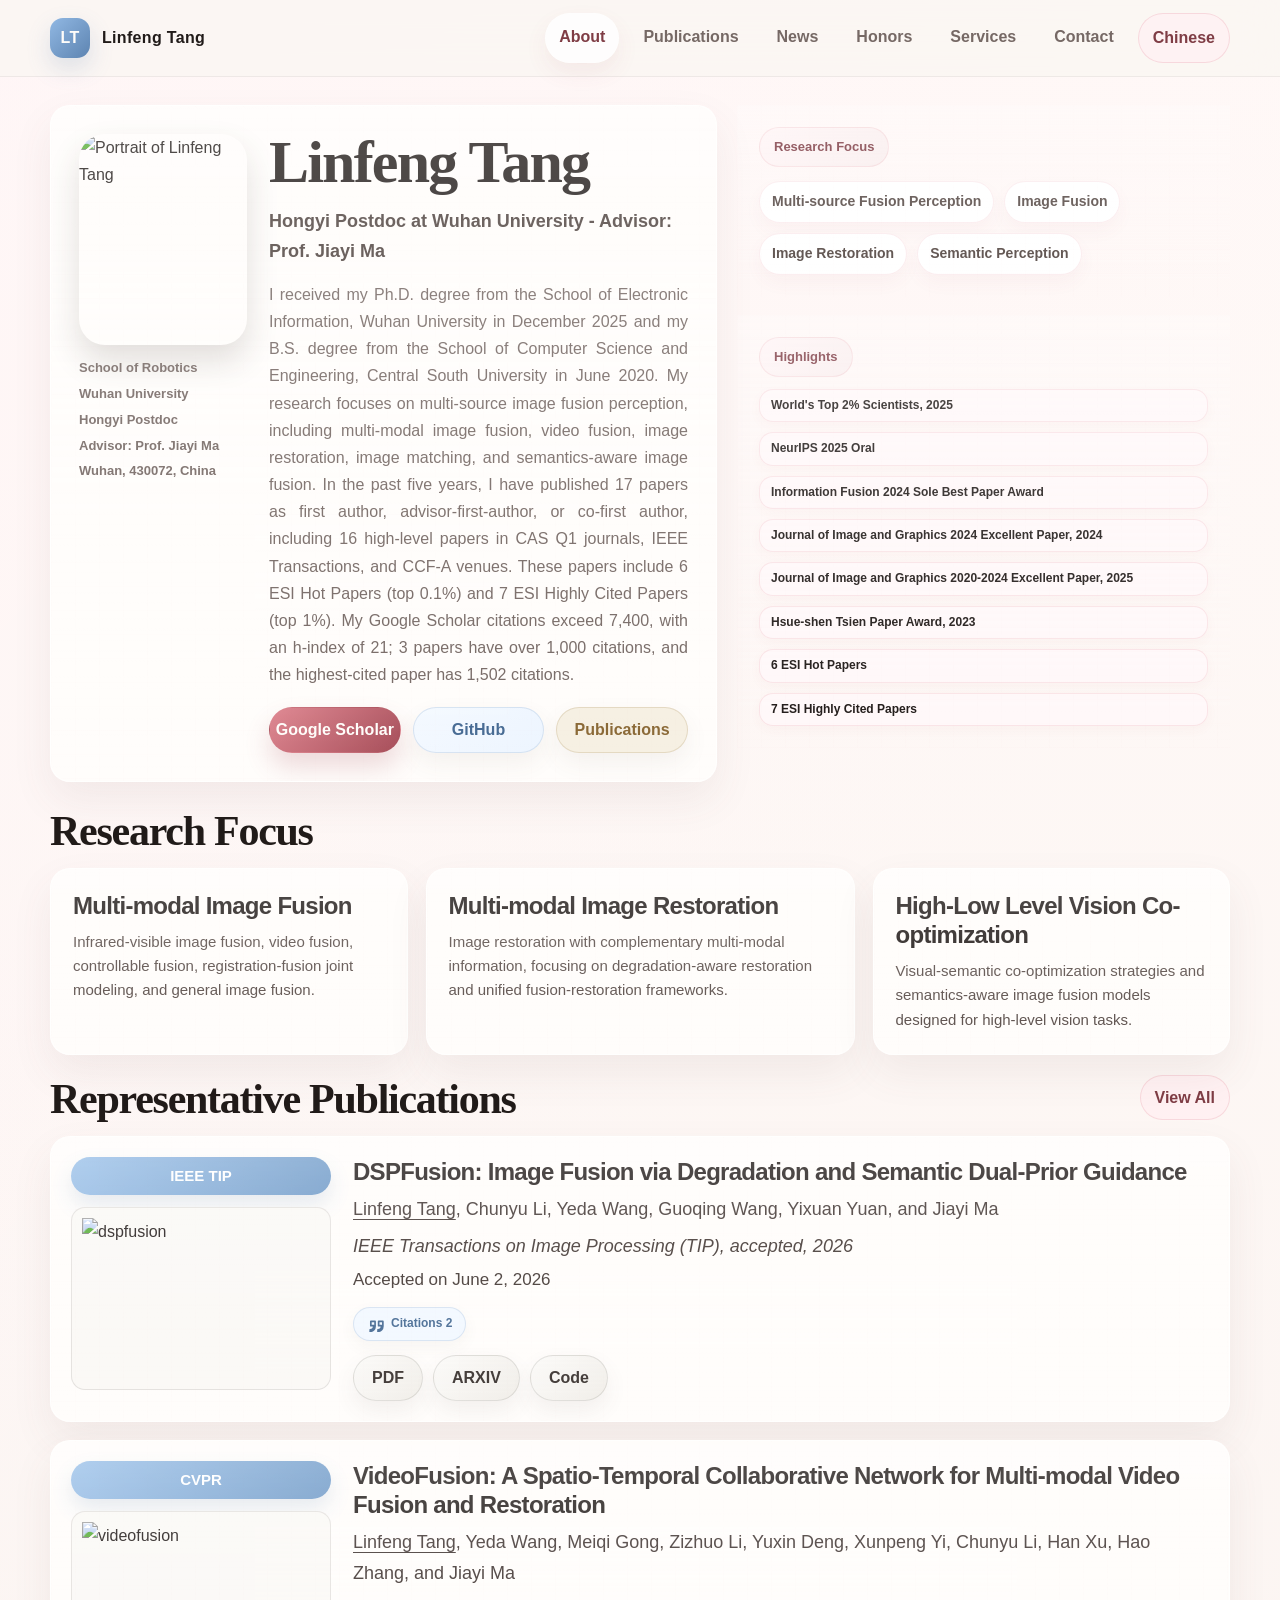
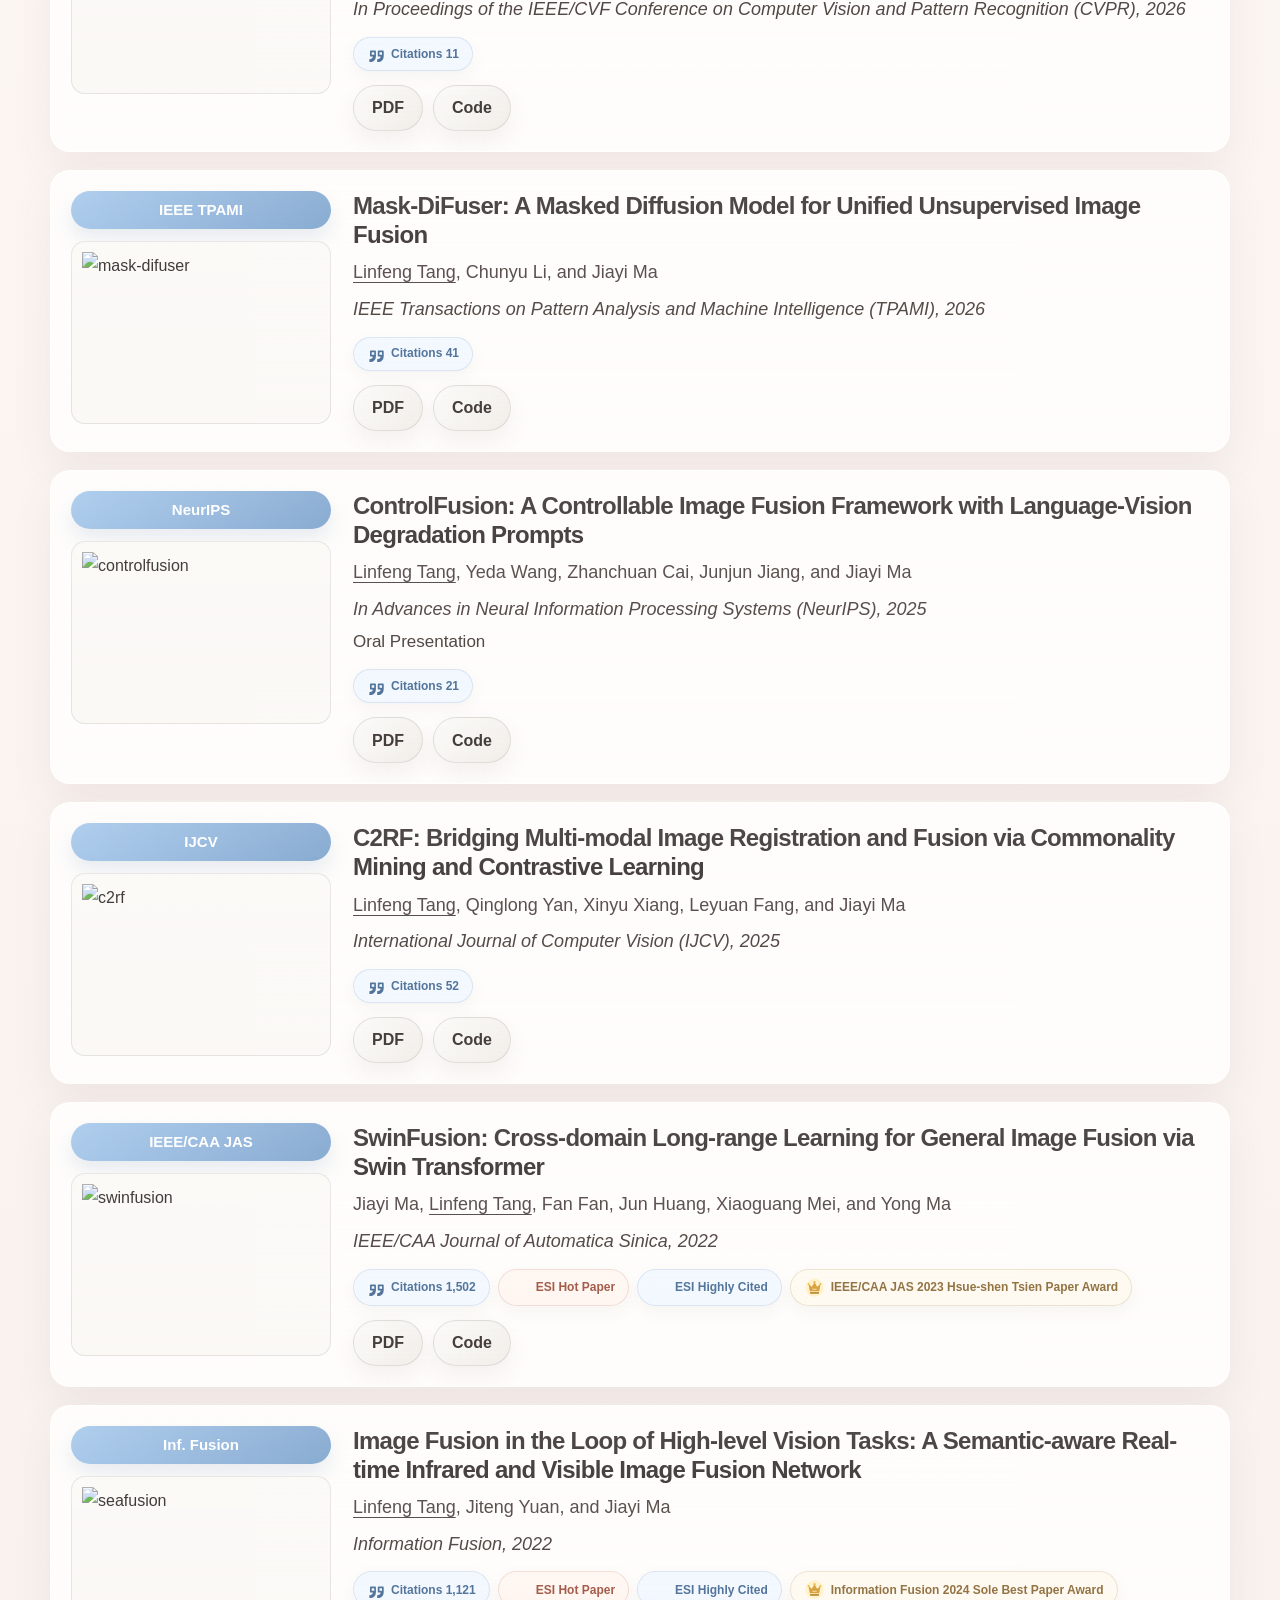
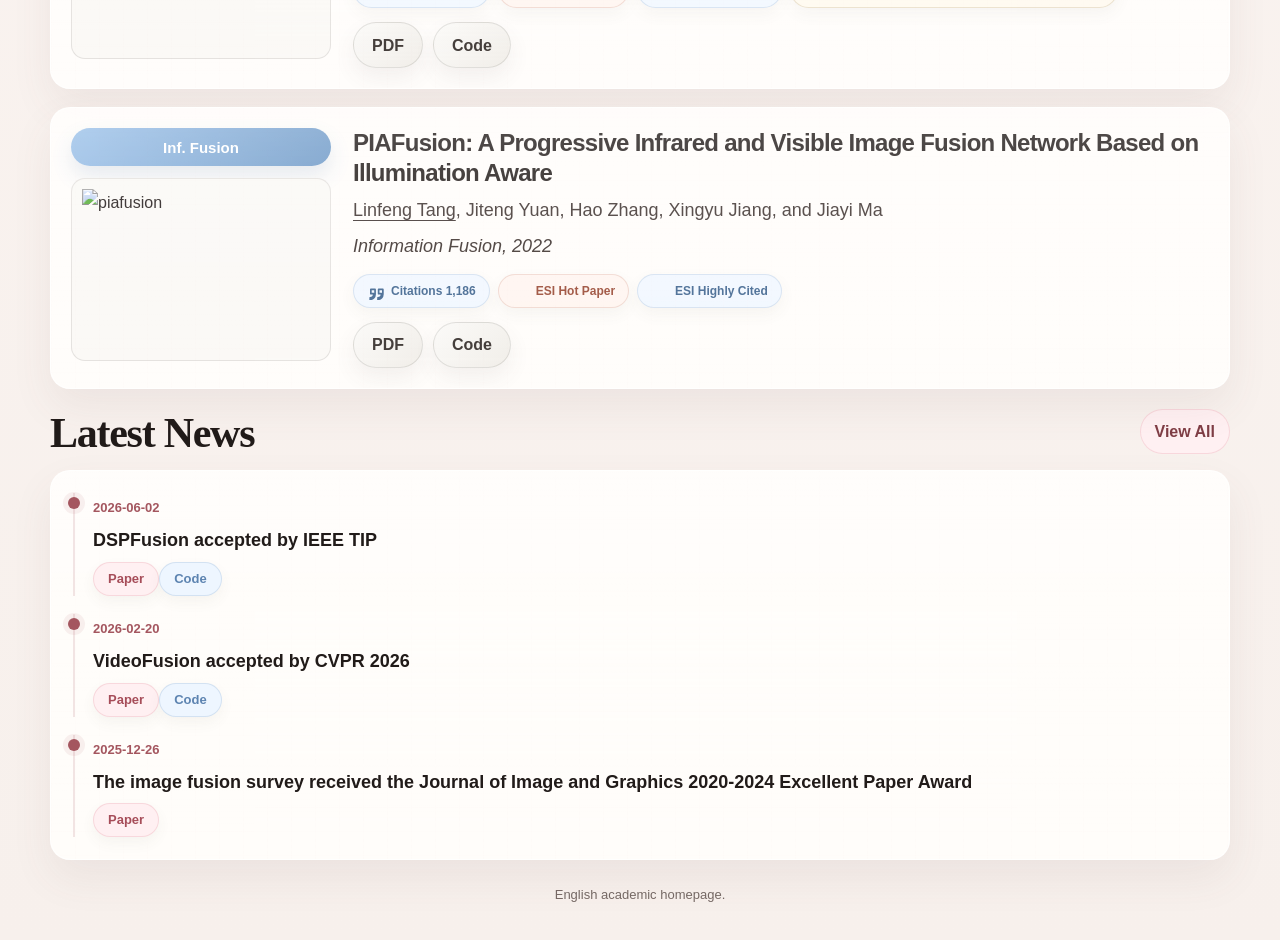
==== en/index.html @ 585167df "Update DSPFusion acceptance and citation counts" ====
<!doctype html>
<html lang="en">
<head>
  <meta charset="utf-8">
  <meta name="viewport" content="width=device-width, initial-scale=1">
  <title>Linfeng Tang | Academic Homepage</title>
  <meta name="description" content="Academic homepage of Linfeng Tang.">
  <link rel="alternate" hreflang="zh-CN" href="../index.html">
  <link rel="alternate" hreflang="en" href="./index.html">
  <link rel="stylesheet" href="../styles.css?v=20260426-crown-neutral-buttons">
</head>
<body>
  <header class="topbar">
    <div class="wrap topbar-inner">
      <a class="brand" href="./index.html">
        <span class="brand-mark">LT</span>
        <span>Linfeng Tang</span>
      </a>
      <nav class="nav">
        <a class="current" href="./index.html">About</a>
        <a href="./publications.html">Publications</a>
        <a href="./news.html">News</a>
        <a href="./honors.html">Honors</a>
        <a href="./services.html">Services</a>
        <a href="./contact.html">Contact</a>
        <a class="lang-link" href="../index.html">Chinese</a>
      </nav>
    </div>
  </header>

  <main class="wrap">
    <section class="page-hero hero-home">
      <article class="hero-main hero-card">
        <div class="portrait-column">
          <img class="portrait" src="../assets/img/prof_pic_color.png" alt="Portrait of Linfeng Tang">
          <div class="portrait-affiliation"><a href="https://robotics.whu.edu.cn/" target="_blank" rel="noreferrer">School of Robotics</a><a href="https://www.whu.edu.cn/" target="_blank" rel="noreferrer">Wuhan University</a><span>Hongyi Postdoc</span><span>Advisor: Prof. Jiayi Ma</span><span>Wuhan, 430072, China</span></div>
        </div>
        <div>
          <h1>Linfeng Tang</h1>
          
          <div class="subtitle">Hongyi Postdoc at Wuhan University - Advisor: Prof. Jiayi Ma</div>
          <p class="summary">I received my Ph.D. degree from the School of Electronic Information, Wuhan University in December 2025 and my B.S. degree from the School of Computer Science and Engineering, Central South University in June 2020. My research focuses on multi-source image fusion perception, including multi-modal image fusion, video fusion, image restoration, image matching, and semantics-aware image fusion. In the past five years, I have published 17 papers as first author, advisor-first-author, or co-first author, including 16 high-level papers in CAS Q1 journals, IEEE Transactions, and CCF-A venues. These papers include 6 ESI Hot Papers (top 0.1%) and 7 ESI Highly Cited Papers (top 1%). My Google Scholar citations exceed 7,400, with an h-index of 21; 3 papers have over 1,000 citations, and the highest-cited paper has 1,502 citations.</p>
          <div class="actions"><a class="btn" href="https://scholar.google.com/citations?user=PyRqpAsAAAAJ&hl=zh-CN" target="_blank" rel="noreferrer">Google Scholar</a><a class="btn-blue" href="https://github.com/Linfeng-Tang" target="_blank" rel="noreferrer">GitHub</a><a class="btn-gold" href="./publications.html">Publications</a></div>
        </div>
      </article>

      <div class="side-stack">
        <aside class="info-card keyword-card">
          <span class="eyebrow">Research Focus</span>
          <div class="chips"><span class="chip">Multi-source Fusion Perception</span><span class="chip">Image Fusion</span><span class="chip">Image Restoration</span><span class="chip">Semantic Perception</span></div>
        </aside>
        <aside class="info-card">
          <span class="eyebrow">Highlights</span>
          <div class="compact-badges"><span>World&#x27;s Top 2% Scientists, 2025</span><span>NeurIPS 2025 Oral</span><span>Information Fusion 2024 Sole Best Paper Award</span><span>Journal of Image and Graphics 2024 Excellent Paper, 2024</span><span>Journal of Image and Graphics 2020-2024 Excellent Paper, 2025</span><span>Hsue-shen Tsien Paper Award, 2023</span><span>6 ESI Hot Papers</span><span>7 ESI Highly Cited Papers</span></div>
        </aside>
      </div>
    </section>

    <section class="section">
      <div class="section-head"><h2>Research Focus</h2></div>
      <div class="focus-grid">
        <article class="card">
          <h3>Multi-modal Image Fusion</h3>
          <p>Infrared-visible image fusion, video fusion, controllable fusion, registration-fusion joint modeling, and general image fusion.</p>
        </article>
        <article class="card">
          <h3>Multi-modal Image Restoration</h3>
          <p>Image restoration with complementary multi-modal information, focusing on degradation-aware restoration and unified fusion-restoration frameworks.</p>
        </article>
        <article class="card">
          <h3>High-Low Level Vision Co-optimization</h3>
          <p>Visual-semantic co-optimization strategies and semantics-aware image fusion models designed for high-level vision tasks.</p>
        </article>
      </div>
    </section>

    <section class="section">
      <div class="section-head">
        <h2>Representative Publications</h2>
        <a class="section-link" href="./publications.html">View All</a>
      </div>
      <div class="publication-list">
        <article class="pub-item">
          <div class="pub-media">
            <div class="venue-badge">IEEE TIP</div>
            <a class="pub-thumb" href="./publications.html#dspfusion"><img src="../assets/img/publication_preview/DSPFusion.jpg" alt="dspfusion"></a>
          </div>
          <div>
            <h3><a href="./publications.html#dspfusion">DSPFusion: Image Fusion via Degradation and Semantic Dual-Prior Guidance</a></h3>
            <div class="pub-authors"><span class="me">Linfeng Tang</span>, Chunyu Li, Yeda Wang, Guoqing Wang, Yixuan Yuan, and Jiayi Ma</div>
            <div class="pub-venue">IEEE Transactions on Image Processing (TIP), accepted, 2026</div>
            <div class="pub-note">Accepted on June 2, 2026</div>
            <div class="pub-highlights"><span class="badge-citation">Citations 2</span></div>
            <div class="pub-actions"><a class="paper-btn" href="https://doi.org/10.1109/TIP.2026.3700938" target="_blank" rel="noreferrer">PDF</a><a class="paper-btn" href="https://arxiv.org/abs/2503.23355" target="_blank" rel="noreferrer">ARXIV</a><a class="paper-btn" href="https://github.com/Linfeng-Tang/DSPFusion" target="_blank" rel="noreferrer">Code</a></div>
          </div>
        </article>

        <article class="pub-item">
          <div class="pub-media">
            <div class="venue-badge">CVPR</div>
            <a class="pub-thumb" href="./publications.html#videofusion"><img src="../assets/img/publication_preview/VideoFusion.jpg" alt="videofusion"></a>
          </div>
          <div>
            <h3><a href="./publications.html#videofusion">VideoFusion: A Spatio-Temporal Collaborative Network for Multi-modal Video Fusion and Restoration</a></h3>
            <div class="pub-authors"><span class="me">Linfeng Tang</span>, Yeda Wang, Meiqi Gong, Zizhuo Li, Yuxin Deng, Xunpeng Yi, Chunyu Li, Han Xu, Hao Zhang, and Jiayi Ma</div>
            <div class="pub-venue">In Proceedings of the IEEE/CVF Conference on Computer Vision and Pattern Recognition (CVPR), 2026</div>
            <div class="pub-highlights"><span class="badge-citation">Citations 11</span></div>
            <div class="pub-actions"><a class="paper-btn" href="https://arxiv.org/abs/2503.23359" target="_blank" rel="noreferrer">PDF</a><a class="paper-btn" href="https://github.com/Linfeng-Tang/VideoFusion" target="_blank" rel="noreferrer">Code</a></div>
          </div>
        </article>

        <article class="pub-item">
          <div class="pub-media">
            <div class="venue-badge">IEEE TPAMI</div>
            <a class="pub-thumb" href="./publications.html#mask-difuser"><img src="../assets/img/publication_preview/Mask-DiFuser.jpg" alt="mask-difuser"></a>
          </div>
          <div>
            <h3><a href="./publications.html#mask-difuser">Mask-DiFuser: A Masked Diffusion Model for Unified Unsupervised Image Fusion</a></h3>
            <div class="pub-authors"><span class="me">Linfeng Tang</span>, Chunyu Li, and Jiayi Ma</div>
            <div class="pub-venue">IEEE Transactions on Pattern Analysis and Machine Intelligence (TPAMI), 2026</div>
            <div class="pub-highlights"><span class="badge-citation">Citations 41</span></div>
            <div class="pub-actions"><a class="paper-btn" href="https://ieeexplore.ieee.org/document/11162636" target="_blank" rel="noreferrer">PDF</a><a class="paper-btn" href="https://github.com/Linfeng-Tang/Mask-DiFuser" target="_blank" rel="noreferrer">Code</a></div>
          </div>
        </article>

        <article class="pub-item">
          <div class="pub-media">
            <div class="venue-badge">NeurIPS</div>
            <a class="pub-thumb" href="./publications.html#controlfusion"><img src="../assets/img/publication_preview/ControlFusion.jpg" alt="controlfusion"></a>
          </div>
          <div>
            <h3><a href="./publications.html#controlfusion">ControlFusion: A Controllable Image Fusion Framework with Language-Vision Degradation Prompts</a></h3>
            <div class="pub-authors"><span class="me">Linfeng Tang</span>, Yeda Wang, Zhanchuan Cai, Junjun Jiang, and Jiayi Ma</div>
            <div class="pub-venue">In Advances in Neural Information Processing Systems (NeurIPS), 2025</div>
            <div class="pub-note">Oral Presentation</div>
            <div class="pub-highlights"><span class="badge-citation">Citations 21</span></div>
            <div class="pub-actions"><a class="paper-btn" href="https://arxiv.org/pdf/2503.23356" target="_blank" rel="noreferrer">PDF</a><a class="paper-btn" href="https://github.com/Linfeng-Tang/ControlFusion" target="_blank" rel="noreferrer">Code</a></div>
          </div>
        </article>

        <article class="pub-item">
          <div class="pub-media">
            <div class="venue-badge">IJCV</div>
            <a class="pub-thumb" href="./publications.html#c2rf"><img src="../assets/img/publication_preview/C2RF.jpg" alt="c2rf"></a>
          </div>
          <div>
            <h3><a href="./publications.html#c2rf">C2RF: Bridging Multi-modal Image Registration and Fusion via Commonality Mining and Contrastive Learning</a></h3>
            <div class="pub-authors"><span class="me">Linfeng Tang</span>, Qinglong Yan, Xinyu Xiang, Leyuan Fang, and Jiayi Ma</div>
            <div class="pub-venue">International Journal of Computer Vision (IJCV), 2025</div>
            <div class="pub-highlights"><span class="badge-citation">Citations 52</span></div>
            <div class="pub-actions"><a class="paper-btn" href="https://link.springer.com/article/10.1007/s11263-025-02427-1" target="_blank" rel="noreferrer">PDF</a><a class="paper-btn" href="https://github.com/Linfeng-Tang/C2RF" target="_blank" rel="noreferrer">Code</a></div>
          </div>
        </article>

        <article class="pub-item">
          <div class="pub-media">
            <div class="venue-badge">IEEE/CAA JAS</div>
            <a class="pub-thumb" href="./publications.html#swinfusion"><img src="../assets/img/publication_preview/SwinFusion.jpg" alt="swinfusion"></a>
          </div>
          <div>
            <h3><a href="./publications.html#swinfusion">SwinFusion: Cross-domain Long-range Learning for General Image Fusion via Swin Transformer</a></h3>
            <div class="pub-authors">Jiayi Ma, <span class="me">Linfeng Tang</span>, Fan Fan, Jun Huang, Xiaoguang Mei, and Yong Ma</div>
            <div class="pub-venue">IEEE/CAA Journal of Automatica Sinica, 2022</div>
            <div class="pub-highlights"><span class="badge-citation">Citations 1,502</span><span class="badge-hot">ESI Hot Paper</span><span class="badge-cited">ESI Highly Cited</span><span class="badge-award">IEEE/CAA JAS 2023 Hsue-shen Tsien Paper Award</span></div>
            <div class="pub-actions"><a class="paper-btn" href="https://ieeexplore.ieee.org/document/9812535" target="_blank" rel="noreferrer">PDF</a><a class="paper-btn" href="https://github.com/Linfeng-Tang/SwinFusion" target="_blank" rel="noreferrer">Code</a></div>
          </div>
        </article>

        <article class="pub-item">
          <div class="pub-media">
            <div class="venue-badge">Inf. Fusion</div>
            <a class="pub-thumb" href="./publications.html#seafusion"><img src="../assets/img/publication_preview/SeAFusion.jpg" alt="seafusion"></a>
          </div>
          <div>
            <h3><a href="./publications.html#seafusion">Image Fusion in the Loop of High-level Vision Tasks: A Semantic-aware Real-time Infrared and Visible Image Fusion Network</a></h3>
            <div class="pub-authors"><span class="me">Linfeng Tang</span>, Jiteng Yuan, and Jiayi Ma</div>
            <div class="pub-venue">Information Fusion, 2022</div>
            <div class="pub-highlights"><span class="badge-citation">Citations 1,121</span><span class="badge-hot">ESI Hot Paper</span><span class="badge-cited">ESI Highly Cited</span><span class="badge-award">Information Fusion 2024 Sole Best Paper Award</span></div>
            <div class="pub-actions"><a class="paper-btn" href="https://www.sciencedirect.com/science/article/pii/S1566253521002542" target="_blank" rel="noreferrer">PDF</a><a class="paper-btn" href="https://github.com/Linfeng-Tang/SeAFusion" target="_blank" rel="noreferrer">Code</a></div>
          </div>
        </article>

        <article class="pub-item">
          <div class="pub-media">
            <div class="venue-badge">Inf. Fusion</div>
            <a class="pub-thumb" href="./publications.html#piafusion"><img src="../assets/img/publication_preview/PIAFusion.jpg" alt="piafusion"></a>
          </div>
          <div>
            <h3><a href="./publications.html#piafusion">PIAFusion: A Progressive Infrared and Visible Image Fusion Network Based on Illumination Aware</a></h3>
            <div class="pub-authors"><span class="me">Linfeng Tang</span>, Jiteng Yuan, Hao Zhang, Xingyu Jiang, and Jiayi Ma</div>
            <div class="pub-venue">Information Fusion, 2022</div>
            <div class="pub-highlights"><span class="badge-citation">Citations 1,186</span><span class="badge-hot">ESI Hot Paper</span><span class="badge-cited">ESI Highly Cited</span></div>
            <div class="pub-actions"><a class="paper-btn" href="https://www.sciencedirect.com/science/article/pii/S156625352200032X" target="_blank" rel="noreferrer">PDF</a><a class="paper-btn" href="https://github.com/Linfeng-Tang/PIAFusion" target="_blank" rel="noreferrer">Code</a></div>
          </div>
        </article>
      </div>
    </section>

    <section class="section">
      <div class="section-head">
        <h2>Latest News</h2>
        <a class="section-link" href="./news.html">View All</a>
      </div>
      <div class="timeline-card">
        <div class="timeline-list">
          <div class="timeline-item">
            <span>2026-06-02</span>
            <strong>DSPFusion accepted by IEEE TIP</strong>
            <p><a class="mini-btn paper" href="https://doi.org/10.1109/TIP.2026.3700938" target="_blank" rel="noreferrer">Paper</a><a class="mini-btn code" href="https://github.com/Linfeng-Tang/DSPFusion" target="_blank" rel="noreferrer">Code</a></p>
          </div>
          <div class="timeline-item">
            <span>2026-02-20</span>
            <strong>VideoFusion accepted by CVPR 2026</strong>
            <p><a class="mini-btn paper" href="https://arxiv.org/abs/2503.23359" target="_blank" rel="noreferrer">Paper</a><a class="mini-btn code" href="https://github.com/Linfeng-Tang/VideoFusion" target="_blank" rel="noreferrer">Code</a></p>
          </div>
          <div class="timeline-item">
            <span>2025-12-26</span>
            <strong>The image fusion survey received the Journal of Image and Graphics 2020-2024 Excellent Paper Award</strong>
            <p><a class="mini-btn paper" href="https://www.cjig.cn/thesisDetails#10.11834/jig.220422&lang=zh" target="_blank" rel="noreferrer">Paper</a></p>
          </div>
        </div>
      </div>
    </section>

    <div class="footer">English academic homepage.</div>
  </main>
</body>
</html>
---- styles.css ----
:root {
  --bg: #f8f4f1;
  --paper: #fffdfb;
  --card: rgba(255, 253, 251, 0.95);
  --ink: #211b19;
  --muted: #766965;
  --line: rgba(33, 27, 25, 0.1);
  --accent: #a4565f;
  --accent-deep: #7f3d45;
  --accent-2: #678bb4;
  --accent-soft: #f7e9e8;
  --rednote: #d96b78;
  --rednote-deep: #a64d59;
  --rednote-soft: #fff0f2;
  --rednote-line: rgba(217, 107, 120, 0.18);
  --blue-soft: #eef6ff;
  --blue-line: rgba(90, 132, 182, 0.18);
  --blue-deep: #5d84b1;
  --blue-deeper: #466a93;
  --gold-soft: #f6f0e3;
  --gold-line: rgba(146, 109, 47, 0.18);
  --gold-deep: #8a6835;
  --ink-soft: #f4f0eb;
  --shadow: 0 18px 42px rgba(98, 82, 77, 0.08);
  --shadow-soft: 0 10px 24px rgba(98, 82, 77, 0.07);
  --radius: 20px;
  --max: 1180px;
}

* { box-sizing: border-box; }
html { scroll-behavior: smooth; }
body {
  margin: 0;
  color: var(--ink);
  font: 16px/1.7 "Segoe UI", "PingFang SC", "Microsoft YaHei", sans-serif;
  background:
    linear-gradient(135deg, rgba(255, 245, 246, 0.76) 0%, transparent 34%),
    linear-gradient(180deg, #fff9f7 0%, #f7f0ec 100%);
}

a {
  color: inherit;
  text-decoration: none;
  transition: color 160ms ease, background-color 160ms ease, border-color 160ms ease, box-shadow 160ms ease, transform 160ms ease;
}
img { display: block; max-width: 100%; }

.wrap { width: min(var(--max), calc(100% - 32px)); margin: 0 auto; }

.topbar {
  position: sticky;
  top: 0;
  z-index: 20;
  backdrop-filter: blur(18px);
  background: rgba(251, 246, 243, 0.88);
  border-bottom: 1px solid rgba(33, 27, 25, 0.06);
}

.topbar-inner {
  min-height: 76px;
  display: flex;
  justify-content: space-between;
  align-items: center;
  gap: 16px;
}

.brand {
  display: flex;
  align-items: center;
  gap: 12px;
  font-weight: 800;
  letter-spacing: 0.02em;
}

.brand-mark {
  width: 40px;
  height: 40px;
  border-radius: 13px;
  display: grid;
  place-items: center;
  color: #fffdfa;
  background: linear-gradient(135deg, #91b8e3, var(--blue-deep));
  box-shadow: 0 10px 24px rgba(93, 132, 177, 0.2);
}

.nav {
  display: flex;
  flex-wrap: wrap;
  gap: 10px;
}

.nav a {
  padding: 10px 14px;
  border-radius: 999px;
  color: var(--muted);
  font-weight: 700;
}

.nav a:hover,
.nav a.current {
  color: var(--accent-deep);
  background: rgba(255, 255, 255, 0.86);
  box-shadow: 0 10px 22px rgba(166, 77, 89, 0.08);
}

.nav .lang-link {
  color: var(--accent-deep);
  background: rgba(255, 240, 242, 0.78);
  border: 1px solid var(--rednote-line);
}

.nav .lang-link:hover {
  color: #fffdfa;
  background: linear-gradient(135deg, #de8791, var(--rednote-deep));
  border-color: transparent;
}

.page-hero {
  padding: 28px 0 14px;
}

.hero-card,
.card,
.pub-item,
.list-card,
.contact-card,
.timeline-card {
  background: var(--card);
  border: 1px solid rgba(255, 255, 255, 0.72);
  box-shadow: var(--shadow);
  border-radius: var(--radius);
}

.hero-card,
.card,
.list-card,
.contact-card,
.timeline-card,
.pub-item,
.info-card {
  position: relative;
  overflow: hidden;
}

.hero-card::before,
.card::before,
.list-card::before,
.contact-card::before,
.timeline-card::before,
.pub-item::before,
.info-card::before {
  content: "";
  position: absolute;
  inset: 0;
  pointer-events: none;
  background:
    linear-gradient(rgba(255, 255, 255, 0.5), rgba(255, 255, 255, 0)),
    linear-gradient(90deg, rgba(217, 107, 120, 0.018) 1px, transparent 1px),
    linear-gradient(rgba(217, 107, 120, 0.018) 1px, transparent 1px);
  background-size: auto, 24px 24px, 24px 24px;
  opacity: 0.45;
 }

.hero-card {
  padding: 28px;
}

h1,
h2,
h3 {
  margin: 0;
  letter-spacing: -0.03em;
}

h1 {
  font: 700 clamp(38px, 6vw, 60px)/0.96 "Georgia", "Times New Roman", "Songti SC", serif;
}

h2 {
  font: 700 clamp(28px, 4vw, 42px)/1 "Georgia", "Times New Roman", "Songti SC", serif;
}

h3 {
  font-size: 24px;
  line-height: 1.22;
}

.hero-card p,
.section-head p,
.muted {
  color: var(--muted);
}

.section {
  padding: 14px 0 6px;
}

.section-head {
  display: flex;
  justify-content: space-between;
  align-items: end;
  gap: 16px;
  margin-bottom: 16px;
}

.section-link {
  color: var(--accent-deep);
  font-weight: 800;
  padding: 8px 14px;
  border-radius: 999px;
  background: rgba(255, 240, 242, 0.9);
  border: 1px solid var(--rednote-line);
}

.section-link:hover {
  color: #fffdfa;
  background: linear-gradient(135deg, #d98691, var(--rednote-deep));
  border-color: transparent;
  box-shadow: 0 10px 22px rgba(166, 77, 89, 0.16);
}

.eyebrow {
  display: inline-flex;
  padding: 8px 14px;
  border-radius: 999px;
  background: linear-gradient(135deg, #fff5f6, #f9eeee);
  color: var(--accent-deep);
  font-size: 13px;
  font-weight: 800;
  border: 1px solid rgba(217, 107, 120, 0.14);
}

.hero-home {
  display: grid;
  grid-template-columns: 1.15fr 0.85fr;
  gap: 20px;
  align-items: start;
}

.hero-main {
  padding: 28px;
  display: grid;
  grid-template-columns: 180px 1fr;
  gap: 24px;
}

html[lang="en"] .hero-main {
  grid-template-columns: 168px minmax(0, 1fr);
  gap: 22px;
}

.portrait {
  width: 180px;
  height: 226px;
  border-radius: 26px;
  object-fit: cover;
  box-shadow: 0 16px 32px rgba(45, 30, 26, 0.16);
}

html[lang="en"] .portrait {
  width: 168px;
  height: 211px;
}

.portrait-affiliation {
  display: grid;
  gap: 7px;
  margin-top: 14px;
  color: var(--muted);
  font-size: 13px;
  line-height: 1.45;
  font-weight: 700;
}

.portrait-affiliation a,
.portrait-affiliation span {
  display: block;
}

.portrait-affiliation a:hover {
  color: var(--accent-deep);
}

.en-name {
  margin-top: 8px;
  font-size: 18px;
  color: var(--muted);
  font-weight: 600;
}

.subtitle {
  margin-top: 14px;
  font-size: 18px;
  color: #4d413d;
  font-weight: 600;
}

.summary {
  margin: 14px 0 0;
  color: #564945;
}

html[lang="en"] .summary {
  text-align: justify;
  text-justify: inter-word;
  hyphens: auto;
}

.chips,
.actions,
.stats {
  display: flex;
  flex-wrap: wrap;
  gap: 10px;
}

.chips { margin-top: 18px; }
.actions { margin-top: 18px; }
.stats { margin-top: 22px; }

.hero-main .actions {
  display: grid;
  grid-template-columns: repeat(3, minmax(0, 1fr));
  gap: 12px;
}

.hero-main .actions a {
  width: 100%;
  min-width: 0;
  padding-inline: 12px;
  white-space: nowrap;
}

.chip {
  padding: 8px 12px;
  border-radius: 999px;
  background: rgba(255, 255, 255, 0.96);
  border: 1px solid rgba(217, 107, 120, 0.12);
  color: #5c504c;
  font-size: 14px;
  font-weight: 700;
  box-shadow: 0 8px 18px rgba(166, 77, 89, 0.045);
}

.btn,
.btn-blue,
.btn-gold,
.btn-neutral,
.btn-ghost,
.paper-btn {
  min-height: 46px;
  padding: 0 18px;
  border-radius: 999px;
  display: inline-flex;
  align-items: center;
  justify-content: center;
  font-weight: 800;
  letter-spacing: 0;
  box-shadow: var(--shadow-soft);
}

.btn {
  color: #fffdfa;
  background: linear-gradient(135deg, #df8791, var(--rednote-deep));
  border: 1px solid transparent;
  box-shadow: 0 14px 26px rgba(166, 77, 89, 0.2);
}

.btn-ghost {
  color: var(--accent-deep);
  background: rgba(255, 255, 255, 0.94);
  border: 1.5px solid rgba(217, 107, 120, 0.14);
}

.paper-btn {
  color: #3f3835;
  background: linear-gradient(135deg, #fbfaf8, #f1eee9);
  border: 1.5px solid rgba(33, 27, 25, 0.11);
  box-shadow: 0 10px 22px rgba(98, 82, 77, 0.075);
}

.btn-blue {
  color: var(--blue-deeper);
  background: linear-gradient(135deg, #f4f9ff, #edf5ff);
  border: 1.5px solid var(--blue-line);
}

.btn-gold {
  color: var(--gold-deep);
  background: var(--gold-soft);
  border: 1.5px solid var(--gold-line);
}

.btn-neutral {
  color: #4b403c;
  background: rgba(255, 255, 255, 0.9);
  border: 1.5px solid rgba(33, 27, 25, 0.12);
}

.btn:hover,
.btn-blue:hover,
.btn-gold:hover,
.btn-neutral:hover,
.btn-ghost:hover,
.paper-btn:hover {
  transform: translateY(-2px);
}

.btn-ghost:hover {
  color: var(--accent-deep);
  border-color: rgba(217, 107, 120, 0.24);
  background: linear-gradient(135deg, #fff7f8, #fff0f2);
  box-shadow: 0 12px 24px rgba(166, 77, 89, 0.11);
}

.paper-btn:hover {
  color: var(--ink);
  background: linear-gradient(135deg, #f1eee9, #e8e2dc);
  border-color: rgba(33, 27, 25, 0.16);
  box-shadow: 0 12px 24px rgba(98, 82, 77, 0.1);
}

.btn-blue:hover {
  color: #fffdfa;
  background: linear-gradient(135deg, #92bae5, var(--blue-deep));
  border-color: transparent;
  box-shadow: 0 12px 24px rgba(85, 119, 155, 0.16);
}

.btn-gold:hover {
  color: #fffdfa;
  background: linear-gradient(135deg, #b58d56, var(--gold-deep));
  border-color: transparent;
  box-shadow: 0 12px 24px rgba(138, 104, 53, 0.16);
}

.btn-neutral:hover {
  color: var(--ink);
  background: var(--ink-soft);
  border-color: rgba(33, 27, 25, 0.18);
  box-shadow: 0 12px 24px rgba(107, 92, 86, 0.08);
}

.side-stack {
  display: grid;
  gap: 18px;
}

.info-card {
  padding: 22px;
}

.keyword-card .chips {
  margin-top: 14px;
}

.keyword-card .chip {
  background: rgba(255, 255, 255, 0.92);
}

.info-card p {
  margin: 10px 0 0;
  color: #564945;
}

.info-card .compact-list {
  margin: 12px 0 0;
  padding-left: 18px;
  color: #564945;
}

.info-card .compact-list li {
  margin: 6px 0;
}

.info-card .compact-badges {
  display: grid;
  grid-template-columns: 1fr;
  gap: 10px;
}

.info-card .compact-badges span {
  width: 100%;
  border-radius: 14px;
  line-height: 1.45;
}

.stats .stat {
  min-width: 145px;
  padding: 16px;
  border-radius: 18px;
  background: linear-gradient(180deg, rgba(255,255,255,0.98), rgba(244,236,232,0.88));
  border: 1px solid rgba(33, 27, 25, 0.06);
}

.stats strong {
  display: block;
  color: var(--accent);
  font-size: 28px;
  line-height: 1;
  margin-bottom: 6px;
}

.stats span {
  color: var(--muted);
  font-size: 13px;
  font-weight: 700;
}

.focus-grid,
.honor-grid,
.services-grid {
  display: grid;
  grid-template-columns: repeat(3, 1fr);
  gap: 18px;
}

.focus-grid {
  grid-template-columns: 1fr 1.2fr 1fr;
}

.card,
.list-card,
.timeline-card,
.contact-card {
  padding: 22px;
}

.card p,
.list-card p {
  margin: 10px 0 0;
  color: #5c504c;
}

.focus-grid .card p {
  font-size: 15px;
  line-height: 1.62;
}

.publication-list {
  display: grid;
  gap: 18px;
}

.pub-item {
  display: grid;
  grid-template-columns: 260px 1fr;
  gap: 22px;
  padding: 20px;
  scroll-margin-top: 96px;
}

.pub-media {
  display: grid;
  gap: 12px;
  align-content: start;
}

.venue-badge {
  display: inline-flex;
  align-items: center;
  justify-content: center;
  min-height: 38px;
  padding: 0 14px;
  border-radius: 999px;
  background: linear-gradient(135deg, #9cc2ea, #6e99c7);
  color: #fff;
  font-weight: 800;
  font-size: 15px;
  box-shadow: 0 10px 20px rgba(93, 132, 177, 0.18);
}

.pub-thumb {
  aspect-ratio: 1.42 / 1;
  border-radius: 14px;
  border: 1px solid var(--line);
  background: #fbf9f6;
  padding: 10px;
  display: grid;
  place-items: center;
  overflow: hidden;
}

.pub-thumb img {
  width: 100%;
  height: 100%;
  object-fit: contain;
  object-position: center;
}

.pub-authors {
  margin-top: 8px;
  font-size: 18px;
  color: #403532;
}

.pub-authors .me {
  text-decoration: underline;
  text-underline-offset: 4px;
}

.pub-venue {
  margin-top: 6px;
  font-size: 18px;
  font-style: italic;
  color: #3f3430;
}

.pub-note {
  margin-top: 4px;
  font-size: 17px;
  color: #3f3430;
}

.pub-actions {
  display: flex;
  flex-wrap: wrap;
  gap: 10px;
  margin-top: 14px;
}

.pub-highlights {
  display: flex;
  flex-wrap: wrap;
  gap: 8px;
  margin-top: 12px;
}

.pub-highlights span {
  display: inline-flex;
  align-items: center;
  gap: 6px;
  min-height: 34px;
  max-width: min(100%, 360px);
  padding: 7px 13px;
  border-radius: 999px;
  background: rgba(255, 255, 255, 0.88);
  color: #5f5651;
  font-size: 12px;
  font-weight: 800;
  line-height: 1.35;
  white-space: normal;
  border: 1px solid rgba(33, 27, 25, 0.08);
  box-shadow: 0 6px 16px rgba(98, 82, 77, 0.055);
}

.pub-highlights .badge-citation::before,
.pub-highlights .badge-hot::before,
.pub-highlights .badge-cited::before,
.pub-highlights .badge-award::before,
.pub-highlights .badge-note::before {
  content: "";
  width: 18px;
  height: 18px;
  flex: 0 0 18px;
  background-position: center;
  background-repeat: no-repeat;
  background-size: 17px 17px;
}

.pub-highlights .badge-citation::before {
  background-image: url("data:image/svg+xml,%3Csvg xmlns='http://www.w3.org/2000/svg' width='18' height='18' viewBox='0 0 24 24' fill='none' stroke='%23466a93' stroke-width='2.4' stroke-linecap='round' stroke-linejoin='round'%3E%3Cpath d='M3 21c3 0 5-2 5-5v-1H4V9h6v7c0 4-3 7-7 7'/%3E%3Cpath d='M14 21c3 0 5-2 5-5v-1h-4V9h6v7c0 4-3 7-7 7'/%3E%3C/svg%3E");
}

.pub-highlights .badge-hot::before {
  background-image: url("https://webofscience.zendesk.com/hc/article_attachments/20135127241873");
}

.pub-highlights .badge-cited::before {
  background-image: url("https://webofscience.zendesk.com/hc/article_attachments/20135124514577");
}

.pub-highlights .badge-award::before {
  width: 21px;
  height: 21px;
  flex-basis: 21px;
  background-size: 21px 21px;
  background-image: url("data:image/svg+xml,%3Csvg xmlns='http://www.w3.org/2000/svg' width='21' height='21' viewBox='0 0 24 24'%3E%3Ccircle cx='12' cy='12' r='10.5' fill='%23fff1c9'/%3E%3Cpath fill='%23d59a2f' d='M5.2 8.2 9 11.1l3-5.2 3 5.2 3.8-2.9-1.4 8H6.6l-1.4-8Z'/%3E%3Cpath fill='%23b98222' d='M6.9 17.2h10.2v2H6.9z'/%3E%3Ccircle cx='12' cy='6' r='1.4' fill='%23e9b94e'/%3E%3Ccircle cx='5.3' cy='8.1' r='1.2' fill='%23e9b94e'/%3E%3Ccircle cx='18.7' cy='8.1' r='1.2' fill='%23e9b94e'/%3E%3Cpath fill='%23fff8df' opacity='.72' d='M9.2 13.4h5.6l-.5 1.3H9.7l-.5-1.3Z'/%3E%3C/svg%3E");
}

.pub-highlights .badge-note::before {
  background-image: url("data:image/svg+xml,%3Csvg xmlns='http://www.w3.org/2000/svg' width='18' height='18' viewBox='0 0 24 24' fill='none' stroke='%238a6835' stroke-width='2.2' stroke-linecap='round' stroke-linejoin='round'%3E%3Cpath d='M13 3 9.8 10 3 13l6.8 3L13 23l3.2-7L23 13l-6.8-3L13 3Z'/%3E%3Cpath d='M5 3v4'/%3E%3Cpath d='M3 5h4'/%3E%3C/svg%3E");
}

.pub-highlights .badge-citation {
  color: var(--blue-deeper);
  background: #f2f8ff;
  border-color: var(--blue-line);
}

.pub-highlights .badge-hot {
  color: #9d4f3b;
  background: #fff6f1;
  border-color: rgba(184, 90, 66, 0.18);
}

.pub-highlights .badge-cited {
  color: var(--blue-deeper);
  background: #f2f8ff;
  border-color: var(--blue-line);
}

.pub-highlights .badge-award,
.pub-highlights .badge-note {
  color: var(--gold-deep);
  background: #fffaf0;
  border-color: var(--gold-line);
}

.timeline-list {
  display: grid;
  gap: 18px;
}

.timeline-item {
  position: relative;
  padding-left: 18px;
  border-left: 2px solid rgba(166, 77, 89, 0.14);
}

.timeline-item::before {
  content: "";
  position: absolute;
  left: -7px;
  top: 4px;
  width: 12px;
  height: 12px;
  border-radius: 50%;
  background: var(--accent);
  box-shadow: 0 0 0 5px rgba(166, 77, 89, 0.08);
}

.timeline-item span {
  display: inline-block;
  margin-bottom: 6px;
  color: var(--accent);
  font-size: 13px;
  font-weight: 800;
}

.timeline-item strong {
  display: block;
  margin-bottom: 6px;
  font-size: 18px;
}

.timeline-item p,
.contact-card p {
  margin: 0;
  color: var(--muted);
}

.plain-list {
  margin: 12px 0 0;
  padding-left: 20px;
  color: #564945;
}

.plain-list li {
  margin: 6px 0;
}

.contact-grid {
  display: grid;
  grid-template-columns: 1fr 140px;
  gap: 16px;
  align-items: start;
  margin-top: 16px;
}

.contact-links {
  display: grid;
  gap: 10px;
}

.contact-links a {
  padding: 14px 16px;
  border-radius: 16px;
  background: rgba(255,255,255,0.92);
  border: 1px solid rgba(217, 107, 120, 0.12);
  font-weight: 700;
  box-shadow: 0 6px 16px rgba(166, 77, 89, 0.045);
}

.contact-links a:hover {
  color: var(--accent-deep);
  background: linear-gradient(135deg, #fff7f8, #fff0f2);
  border-color: rgba(217, 107, 120, 0.22);
  transform: translateY(-1px);
}

.contact-hero {
  display: grid;
  gap: 10px;
}

.contact-badges {
  margin-top: 4px;
}

.contact-card-refined {
  padding: 28px;
}

.contact-links-refined {
  gap: 14px;
}

.contact-link-card {
  display: grid;
  grid-template-columns: 48px 1fr 20px;
  align-items: center;
  gap: 14px;
  min-height: 90px;
  padding: 18px 18px;
  border-radius: 20px;
  background:
    linear-gradient(135deg, rgba(255,255,255,0.98), rgba(255,252,249,0.9));
  border: 1px solid rgba(217, 107, 120, 0.1);
  box-shadow: 0 12px 24px rgba(98, 82, 77, 0.055);
  position: relative;
}

.contact-link-card:hover {
  transform: translateY(-2px);
  box-shadow: 0 18px 34px rgba(166, 77, 89, 0.085);
}

.contact-link-card::after {
  content: "";
  position: absolute;
  inset: 0 auto 0 0;
  width: 5px;
  border-radius: 22px 0 0 22px;
  background: linear-gradient(180deg, rgba(255,255,255,0), rgba(255,255,255,0));
  transition: background 160ms ease;
}

.contact-link-card:hover::after,
.contact-link-card.is-active::after {
  background: linear-gradient(180deg, #e8a0a8, var(--rednote-deep));
}

.contact-icon {
  width: 48px;
  height: 48px;
  border-radius: 16px;
  display: grid;
  place-items: center;
  background: rgba(255, 255, 255, 0.96);
  box-shadow: 0 12px 22px rgba(98, 82, 77, 0.1);
  overflow: hidden;
}

.contact-icon img {
  width: 26px;
  height: 26px;
  object-fit: contain;
  display: block;
}

.contact-copy {
  display: grid;
  gap: 3px;
}

.contact-copy strong {
  color: var(--ink);
  font-size: 16px;
  line-height: 1.2;
}

.contact-copy em {
  color: var(--muted);
  font-style: normal;
  font-size: 15px;
}

.contact-arrow {
  justify-self: end;
  font-size: 18px;
  font-weight: 800;
  color: rgba(166, 77, 89, 0.42);
}

.accent-red .contact-icon {
  background: rgba(255, 255, 255, 0.96);
}

.accent-blue .contact-icon {
  background: rgba(255, 255, 255, 0.96);
}

.accent-dark .contact-icon {
  background: rgba(255, 255, 255, 0.96);
}

.accent-pink .contact-icon {
  background: rgba(255, 255, 255, 0.96);
}

.accent-gold .contact-icon {
  background: rgba(255, 255, 255, 0.96);
}

.accent-neutral .contact-icon {
  background: rgba(255, 255, 255, 0.96);
}

.accent-red.is-active,
.accent-red:hover {
  background: linear-gradient(135deg, rgba(255, 247, 248, 0.98), rgba(255, 240, 242, 0.94));
  border-color: rgba(217, 107, 120, 0.16);
}

.accent-blue:hover,
.accent-dark:hover,
.accent-pink:hover,
.accent-gold:hover,
.accent-neutral:hover {
  border-color: rgba(217, 107, 120, 0.12);
}

.qr-panel {
  display: grid;
  justify-items: center;
  gap: 12px;
  padding: 14px 12px;
  border-radius: 22px;
  background: linear-gradient(180deg, rgba(255,255,255,0.95), rgba(252, 248, 244, 0.86));
  border: 1px solid rgba(93, 132, 177, 0.1);
}

.info-card p a {
  color: var(--accent-deep);
  text-decoration: underline;
  text-decoration-thickness: 1px;
  text-underline-offset: 3px;
}

.pub-item h3 a:hover,
.timeline-item a:hover,
.info-card a:hover,
.hero-card a:hover,
.card a:hover,
.list-card a:hover {
  color: var(--accent-deep);
}

.mini-actions {
  display: flex;
  flex-wrap: wrap;
  gap: 10px;
  margin-top: 14px;
}

.mini-btn {
  min-height: 34px;
  padding: 0 14px;
  border-radius: 999px;
  display: inline-flex;
  align-items: center;
  justify-content: center;
  font-size: 13px;
  font-weight: 800;
  border: 1px solid transparent;
  box-shadow: 0 6px 14px rgba(98, 82, 77, 0.055);
}

.mini-btn.paper {
  color: var(--rednote-deep);
  background: var(--rednote-soft);
  border-color: var(--rednote-line);
}

.mini-btn.code {
  color: var(--blue-deep);
  background: var(--blue-soft);
  border-color: var(--blue-line);
}

.mini-btn.data {
  color: var(--gold-deep);
  background: var(--gold-soft);
  border-color: var(--gold-line);
}

.mini-btn.note {
  color: #5d4b42;
  background: rgba(255, 255, 255, 0.94);
  border-color: rgba(33, 27, 25, 0.12);
}

.mini-btn:hover {
  transform: translateY(-1px);
}

.mini-btn.paper:hover {
  color: #fffdfa;
  background: linear-gradient(135deg, #de8791, var(--rednote-deep));
  border-color: transparent;
}

.mini-btn.code:hover {
  color: #fffdfa;
  background: linear-gradient(135deg, #3d8ef5, var(--blue-deep));
  border-color: transparent;
}

.mini-btn.data:hover {
  color: #fffdfa;
  background: linear-gradient(135deg, #d89d2f, var(--gold-deep));
  border-color: transparent;
}

.mini-btn.note:hover {
  color: var(--ink);
  background: var(--ink-soft);
}

.qr {
  width: 100%;
  border-radius: 18px;
  padding: 10px;
  background: rgba(255,255,255,0.96);
  border: 1px solid rgba(93, 132, 177, 0.12);
  box-shadow: 0 12px 24px rgba(93, 132, 177, 0.08);
}

.qr-note {
  margin: 0;
  text-align: center;
  color: var(--muted);
  font-size: 13px;
  line-height: 1.7;
}

.footer {
  padding: 18px 0 34px;
  text-align: center;
  color: var(--muted);
  font-size: 13px;
}

.filter-bar {
  display: flex;
  flex-wrap: wrap;
  gap: 10px;
  margin: 0 0 16px;
}

.filter-btn {
  min-height: 38px;
  padding: 0 14px;
  border-radius: 999px;
  border: 1px solid rgba(217, 107, 120, 0.12);
  background: rgba(255, 255, 255, 0.88);
  color: #5e4c46;
  font-weight: 800;
  cursor: pointer;
  box-shadow: 0 6px 16px rgba(166, 77, 89, 0.045);
}

.filter-btn:hover {
  transform: translateY(-1px);
  color: var(--accent-deep);
  background: var(--rednote-soft);
  border-color: rgba(217, 107, 120, 0.22);
}

.filter-btn.active {
  color: #fffdfa;
  background: linear-gradient(135deg, #de8791, var(--rednote-deep));
  border-color: transparent;
  box-shadow: 0 10px 22px rgba(166, 77, 89, 0.16);
}

.compact-badges {
  display: flex;
  flex-wrap: wrap;
  gap: 8px;
  margin-top: 12px;
}

.compact-badges span {
  padding: 7px 11px;
  border-radius: 999px;
  background: rgba(255, 248, 249, 0.95);
  color: var(--ink);
  border: 1px solid rgba(217, 107, 120, 0.14);
  font-size: 12px;
  font-weight: 800;
  box-shadow: 0 4px 12px rgba(166, 77, 89, 0.04);
}

.services-hero {
  display: grid;
  gap: 10px;
}

.services-badges {
  margin-top: 4px;
}

.refined-services-grid {
  align-items: start;
}

.service-card {
  display: grid;
  gap: 16px;
}

.service-card-wide {
  grid-column: span 2;
}

.service-head {
  display: flex;
  flex-wrap: wrap;
  align-items: center;
  gap: 12px;
}

.service-mark {
  display: inline-flex;
  align-items: center;
  min-height: 32px;
  padding: 0 12px;
  border-radius: 999px;
  background: linear-gradient(135deg, rgba(255, 240, 242, 0.96), rgba(247, 233, 232, 0.9));
  border: 1px solid rgba(217, 107, 120, 0.18);
  color: var(--accent-deep);
  font-size: 12px;
  font-weight: 800;
  letter-spacing: 0.02em;
}

.service-note {
  max-width: 760px;
  margin: 0;
}

.service-columns {
  display: grid;
  grid-template-columns: repeat(3, minmax(0, 1fr));
  gap: 18px;
}

.service-list {
  margin: 0;
  padding: 16px 18px;
  border-radius: 18px;
  background: rgba(255, 255, 255, 0.68);
  border: 1px solid rgba(217, 107, 120, 0.1);
}

.service-list li {
  margin: 0;
  padding: 10px 0;
  list-style: none;
  border-bottom: 1px dashed rgba(217, 107, 120, 0.16);
}

.service-list li::before {
  content: "";
  display: inline-block;
  width: 8px;
  height: 8px;
  margin-right: 10px;
  border-radius: 999px;
  background: linear-gradient(135deg, #e29aa2, var(--rednote-deep));
  vertical-align: middle;
  box-shadow: 0 0 0 4px rgba(217, 107, 120, 0.12);
}

.service-list li:last-child {
  border-bottom: 0;
}

.service-chip-list {
  gap: 10px;
}

.service-chip-list span {
  padding: 9px 14px;
  background: rgba(255, 255, 255, 0.82);
}

.pub-item.hidden {
  display: none;
}

@media (max-width: 1100px) {
  .hero-home,
  .focus-grid,
  .honor-grid,
  .services-grid,
  .contact-grid,
  .pub-item {
    grid-template-columns: 1fr;
  }

  .service-card-wide {
    grid-column: auto;
  }

  .service-columns {
    grid-template-columns: 1fr;
  }

  .contact-link-card {
    grid-template-columns: 44px 1fr 18px;
  }
}

@media (max-width: 760px) {
  .topbar-inner {
    padding: 12px 0;
    flex-direction: column;
    align-items: start;
  }

  .hero-main {
    grid-template-columns: 1fr;
  }

  .hero-main .actions {
    grid-template-columns: repeat(2, minmax(0, 1fr));
  }

  .portrait {
    width: 132px;
    height: 168px;
  }

  .stats {
    display: grid;
    grid-template-columns: 1fr 1fr;
  }

  .hero-card,
  .hero-main,
  .card,
  .list-card,
  .timeline-card,
  .contact-card,
  .pub-item,
  .info-card {
    padding: 18px;
  }
}
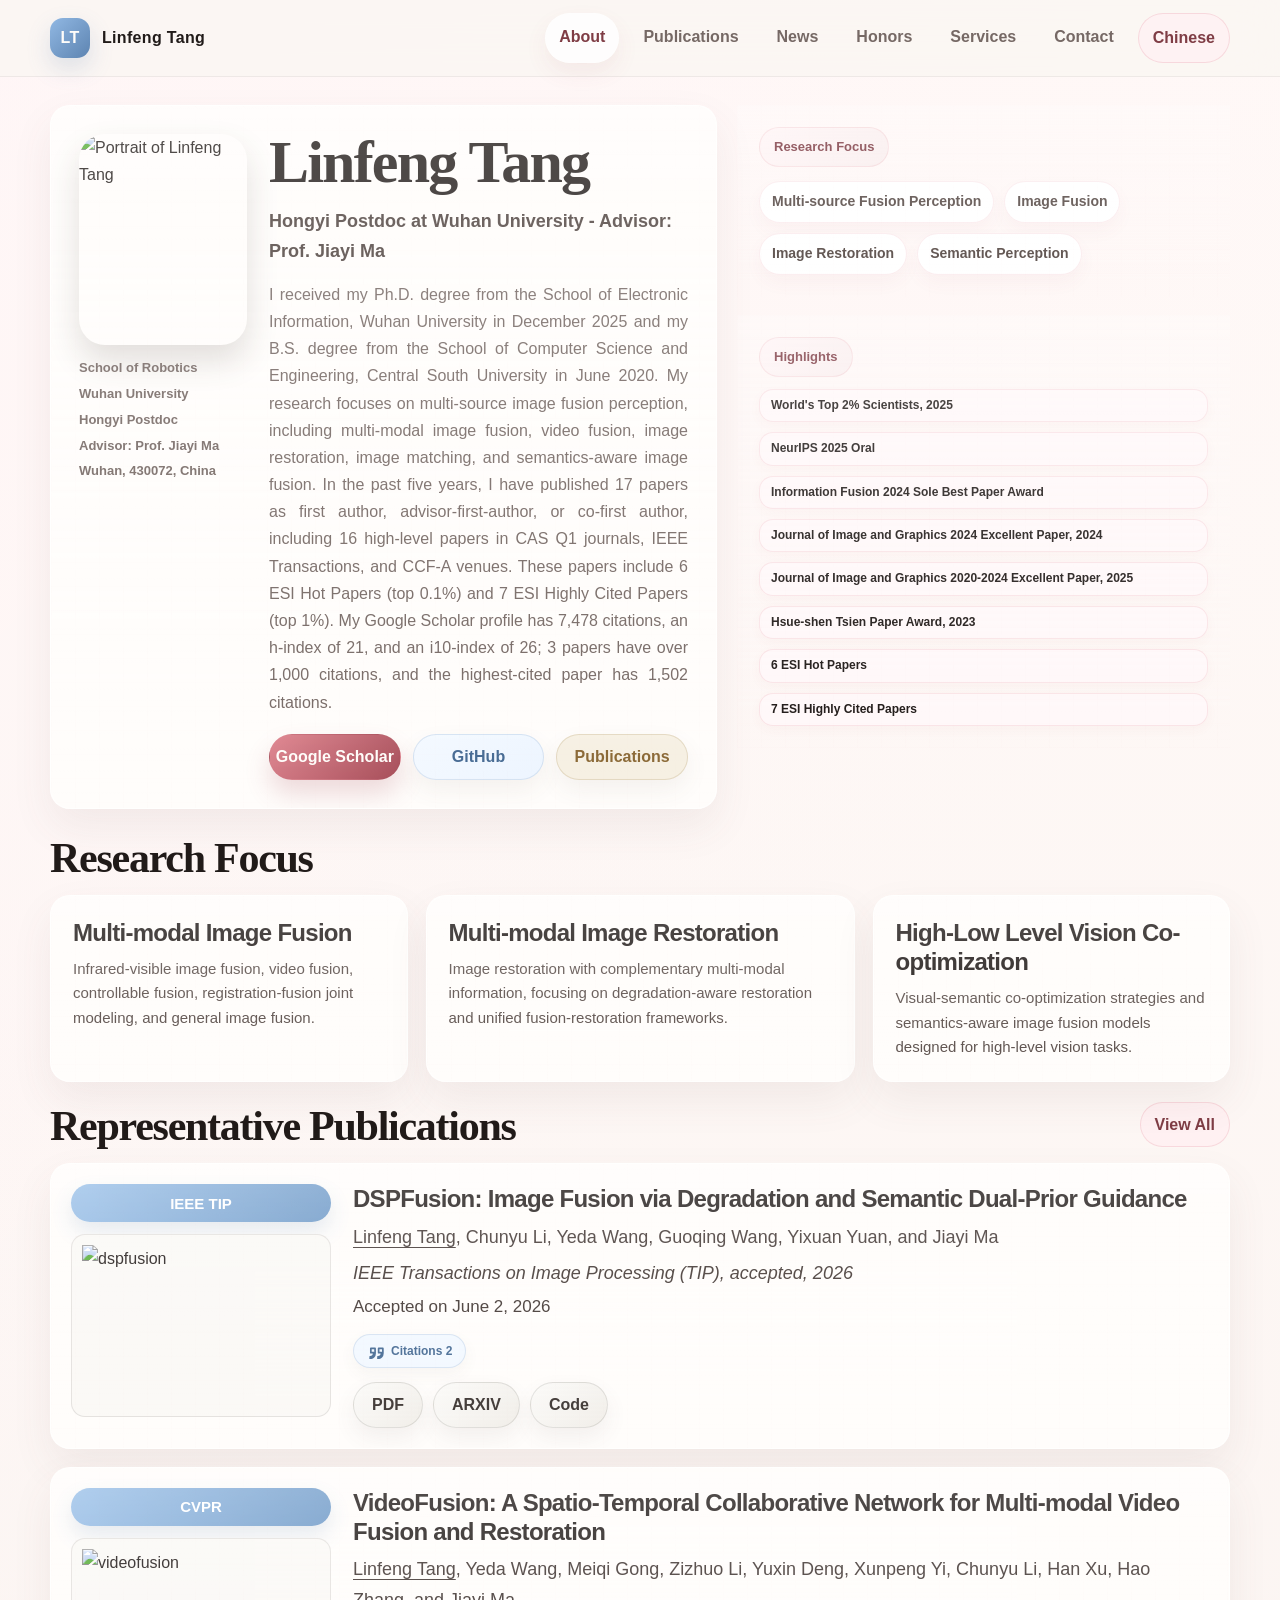
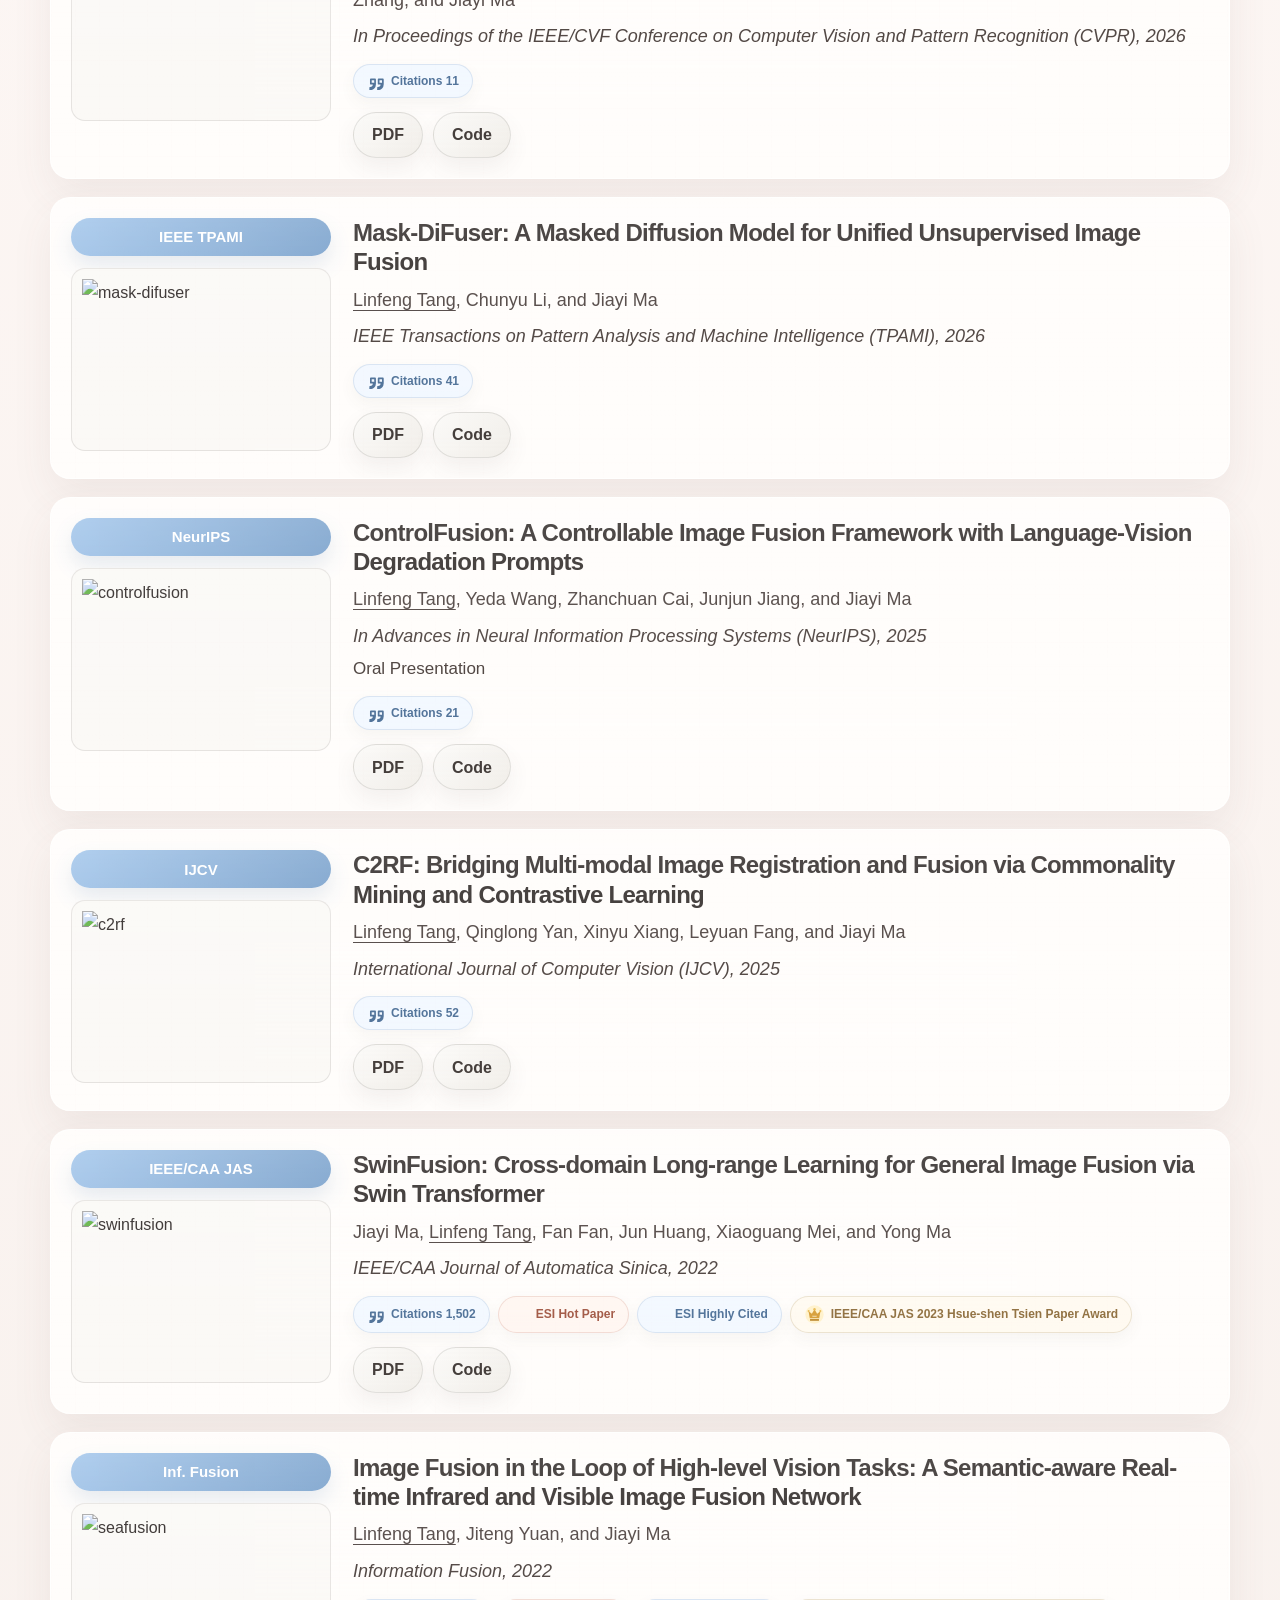
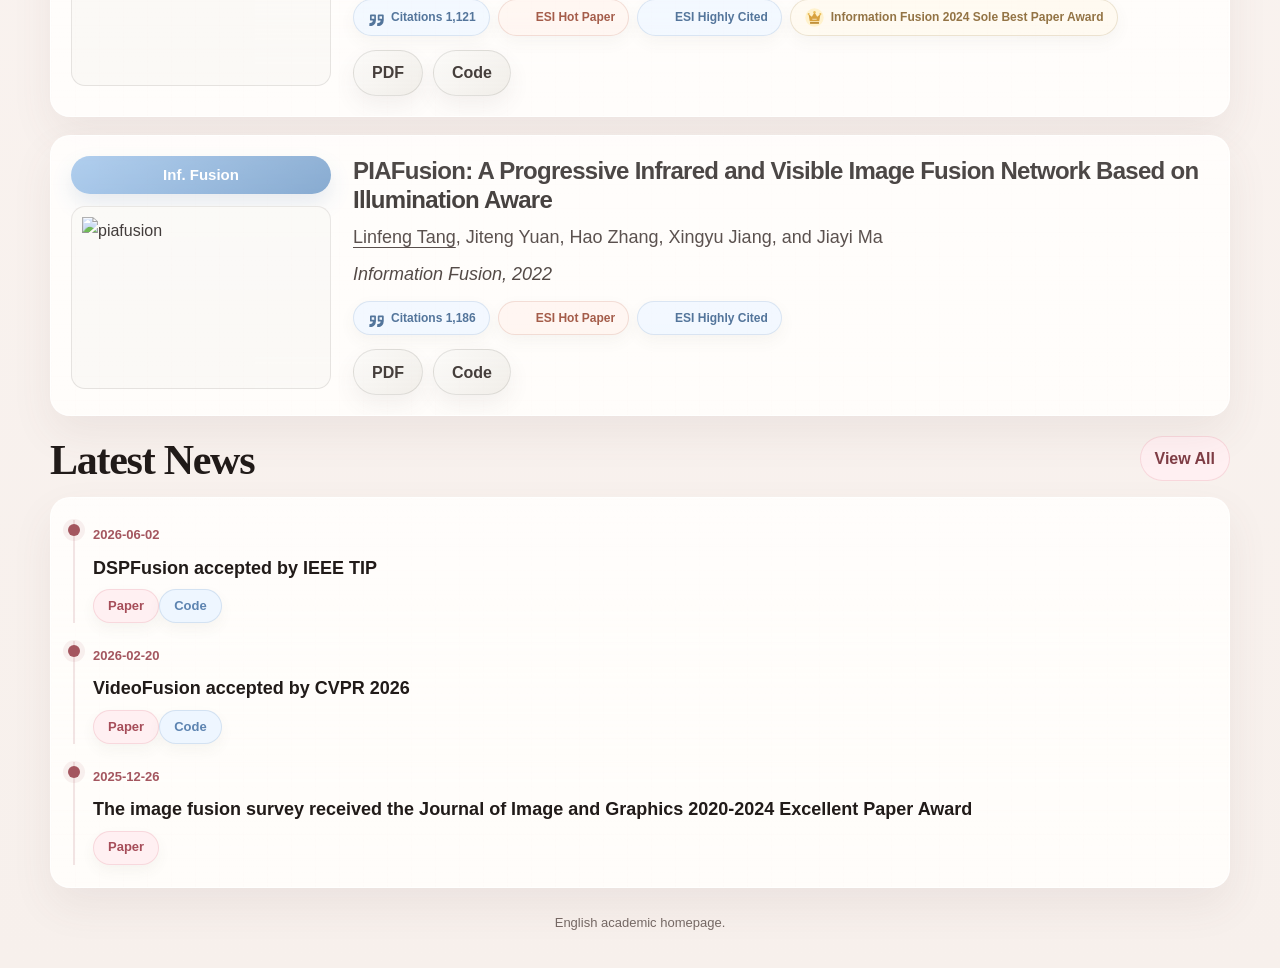
==== commit d15f8e3a: "Use exact Google Scholar metrics" ====
--- a/en/index.html
+++ b/en/index.html
@@ -39,7 +39,7 @@
           <h1>Linfeng Tang</h1>
           
           <div class="subtitle">Hongyi Postdoc at Wuhan University - Advisor: Prof. Jiayi Ma</div>
-          <p class="summary">I received my Ph.D. degree from the School of Electronic Information, Wuhan University in December 2025 and my B.S. degree from the School of Computer Science and Engineering, Central South University in June 2020. My research focuses on multi-source image fusion perception, including multi-modal image fusion, video fusion, image restoration, image matching, and semantics-aware image fusion. In the past five years, I have published 17 papers as first author, advisor-first-author, or co-first author, including 16 high-level papers in CAS Q1 journals, IEEE Transactions, and CCF-A venues. These papers include 6 ESI Hot Papers (top 0.1%) and 7 ESI Highly Cited Papers (top 1%). My Google Scholar citations exceed 7,400, with an h-index of 21; 3 papers have over 1,000 citations, and the highest-cited paper has 1,502 citations.</p>
+          <p class="summary">I received my Ph.D. degree from the School of Electronic Information, Wuhan University in December 2025 and my B.S. degree from the School of Computer Science and Engineering, Central South University in June 2020. My research focuses on multi-source image fusion perception, including multi-modal image fusion, video fusion, image restoration, image matching, and semantics-aware image fusion. In the past five years, I have published 17 papers as first author, advisor-first-author, or co-first author, including 16 high-level papers in CAS Q1 journals, IEEE Transactions, and CCF-A venues. These papers include 6 ESI Hot Papers (top 0.1%) and 7 ESI Highly Cited Papers (top 1%). My Google Scholar profile has 7,478 citations, an h-index of 21, and an i10-index of 26; 3 papers have over 1,000 citations, and the highest-cited paper has 1,502 citations.</p>
           <div class="actions"><a class="btn" href="https://scholar.google.com/citations?user=PyRqpAsAAAAJ&hl=zh-CN" target="_blank" rel="noreferrer">Google Scholar</a><a class="btn-blue" href="https://github.com/Linfeng-Tang" target="_blank" rel="noreferrer">GitHub</a><a class="btn-gold" href="./publications.html">Publications</a></div>
         </div>
       </article>
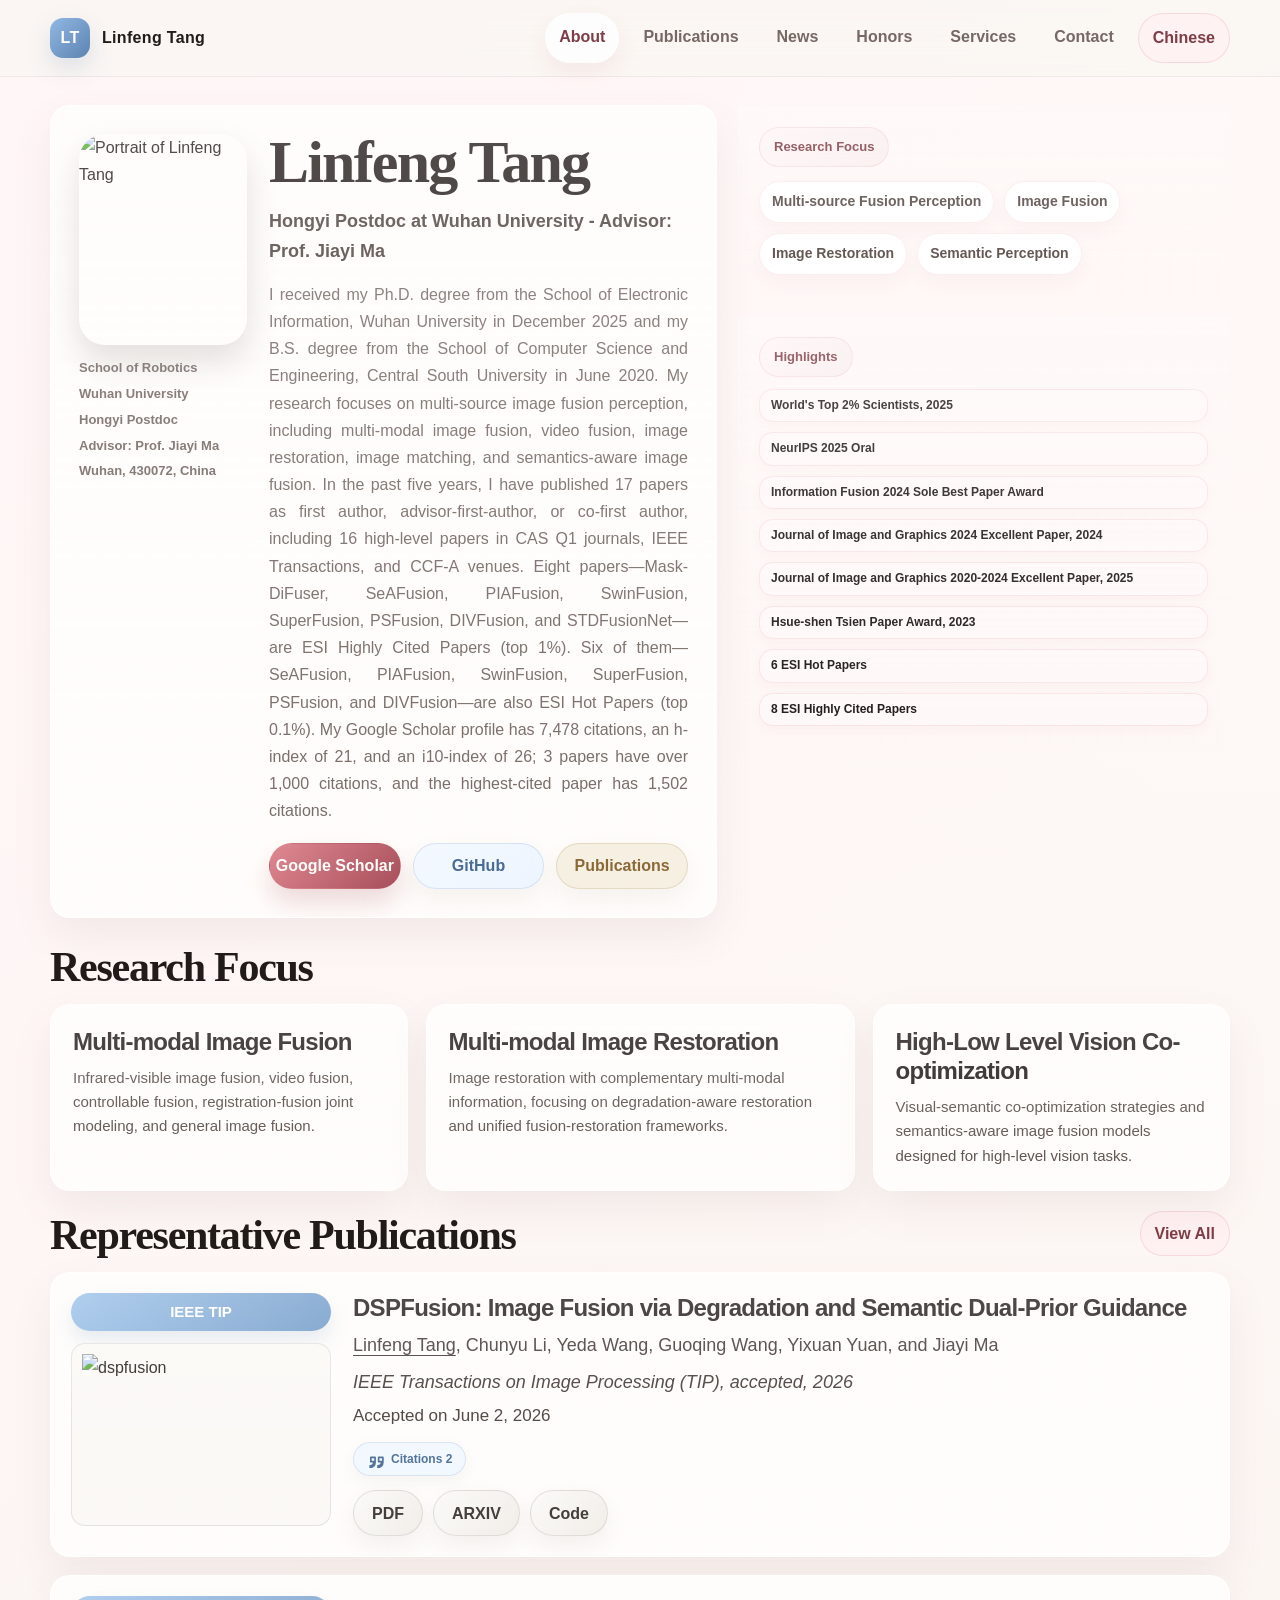
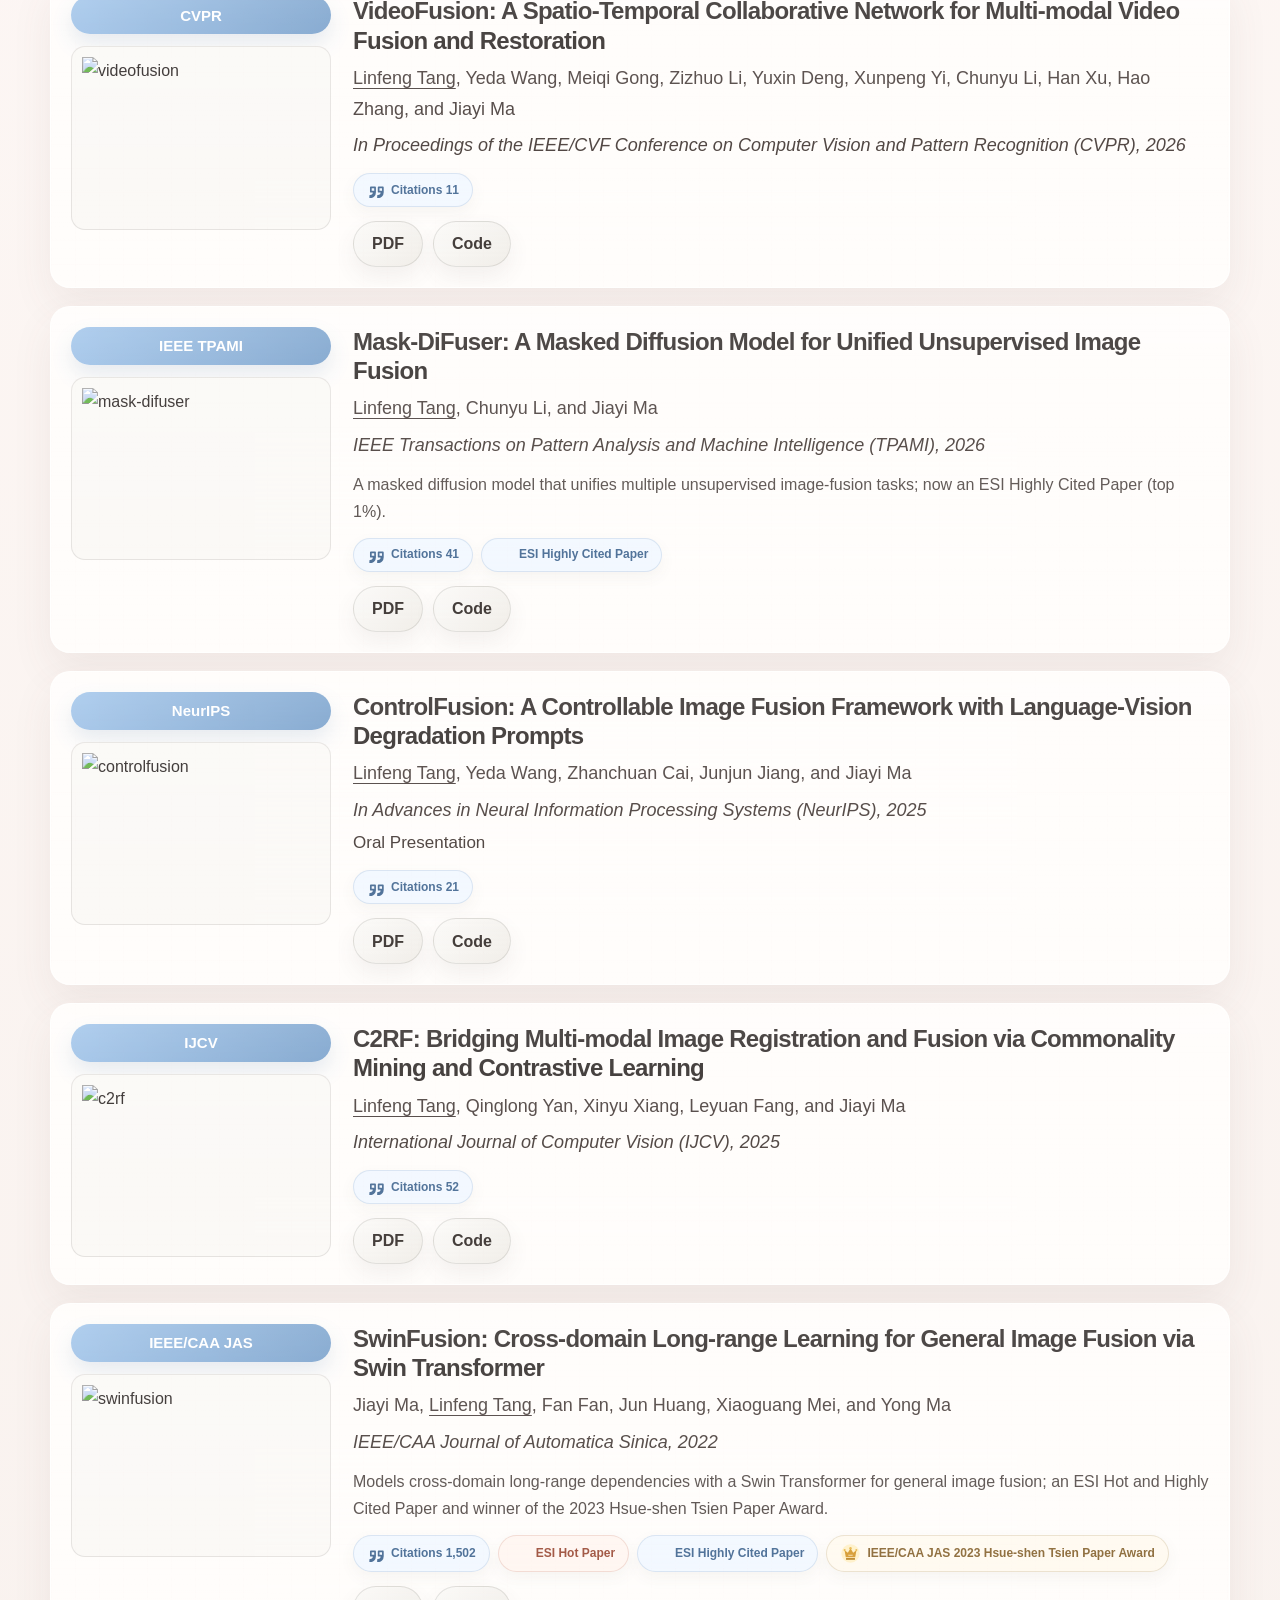
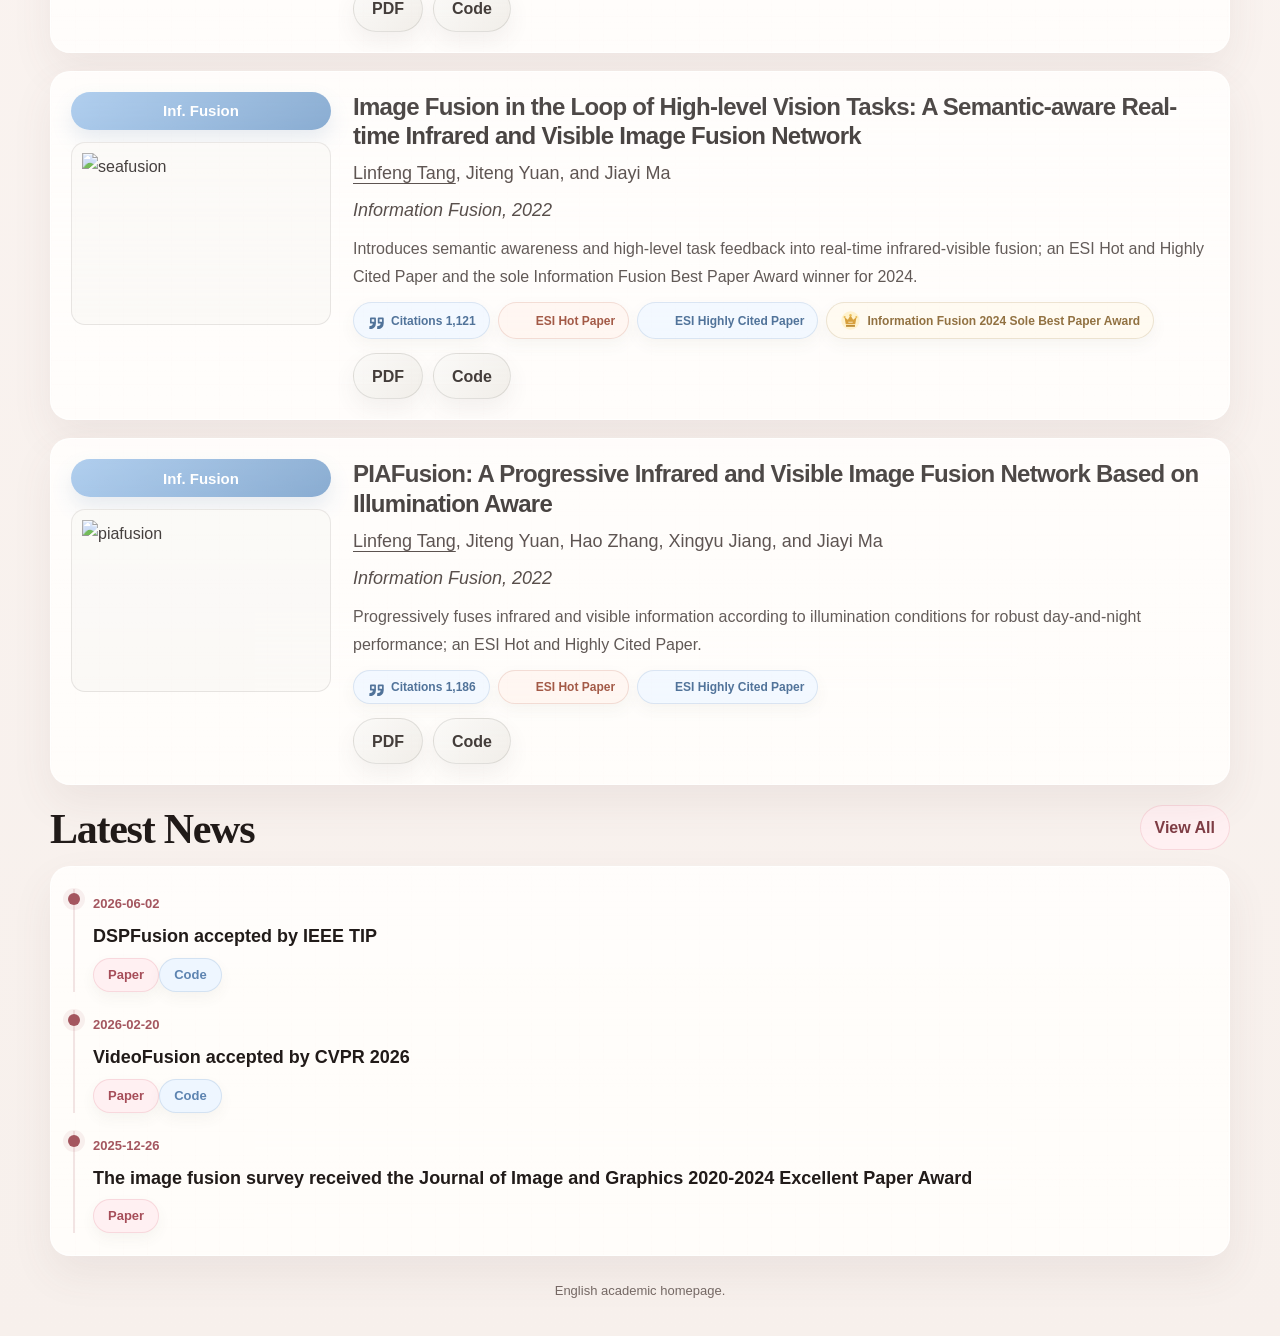
==== commit 97c8a785: "Highlight ESI paper impact" ====
--- a/en/index.html
+++ b/en/index.html
@@ -4,7 +4,7 @@
   <meta charset="utf-8">
   <meta name="viewport" content="width=device-width, initial-scale=1">
   <title>Linfeng Tang | Academic Homepage</title>
-  <meta name="description" content="Academic homepage of Linfeng Tang.">
+  <meta name="description" content="Academic homepage of Linfeng Tang: multi-source image fusion perception, 6 ESI Hot Papers, and 8 ESI Highly Cited Papers.">
   <link rel="alternate" hreflang="zh-CN" href="../index.html">
   <link rel="alternate" hreflang="en" href="./index.html">
   <link rel="stylesheet" href="../styles.css?v=20260426-crown-neutral-buttons">
@@ -39,7 +39,7 @@
           <h1>Linfeng Tang</h1>
           
           <div class="subtitle">Hongyi Postdoc at Wuhan University - Advisor: Prof. Jiayi Ma</div>
-          <p class="summary">I received my Ph.D. degree from the School of Electronic Information, Wuhan University in December 2025 and my B.S. degree from the School of Computer Science and Engineering, Central South University in June 2020. My research focuses on multi-source image fusion perception, including multi-modal image fusion, video fusion, image restoration, image matching, and semantics-aware image fusion. In the past five years, I have published 17 papers as first author, advisor-first-author, or co-first author, including 16 high-level papers in CAS Q1 journals, IEEE Transactions, and CCF-A venues. These papers include 6 ESI Hot Papers (top 0.1%) and 7 ESI Highly Cited Papers (top 1%). My Google Scholar profile has 7,478 citations, an h-index of 21, and an i10-index of 26; 3 papers have over 1,000 citations, and the highest-cited paper has 1,502 citations.</p>
+          <p class="summary">I received my Ph.D. degree from the School of Electronic Information, Wuhan University in December 2025 and my B.S. degree from the School of Computer Science and Engineering, Central South University in June 2020. My research focuses on multi-source image fusion perception, including multi-modal image fusion, video fusion, image restoration, image matching, and semantics-aware image fusion. In the past five years, I have published 17 papers as first author, advisor-first-author, or co-first author, including 16 high-level papers in CAS Q1 journals, IEEE Transactions, and CCF-A venues. Eight papers—Mask-DiFuser, SeAFusion, PIAFusion, SwinFusion, SuperFusion, PSFusion, DIVFusion, and STDFusionNet—are ESI Highly Cited Papers (top 1%). Six of them—SeAFusion, PIAFusion, SwinFusion, SuperFusion, PSFusion, and DIVFusion—are also ESI Hot Papers (top 0.1%). My Google Scholar profile has 7,478 citations, an h-index of 21, and an i10-index of 26; 3 papers have over 1,000 citations, and the highest-cited paper has 1,502 citations.</p>
           <div class="actions"><a class="btn" href="https://scholar.google.com/citations?user=PyRqpAsAAAAJ&hl=zh-CN" target="_blank" rel="noreferrer">Google Scholar</a><a class="btn-blue" href="https://github.com/Linfeng-Tang" target="_blank" rel="noreferrer">GitHub</a><a class="btn-gold" href="./publications.html">Publications</a></div>
         </div>
       </article>
@@ -51,7 +51,7 @@
         </aside>
         <aside class="info-card">
           <span class="eyebrow">Highlights</span>
-          <div class="compact-badges"><span>World&#x27;s Top 2% Scientists, 2025</span><span>NeurIPS 2025 Oral</span><span>Information Fusion 2024 Sole Best Paper Award</span><span>Journal of Image and Graphics 2024 Excellent Paper, 2024</span><span>Journal of Image and Graphics 2020-2024 Excellent Paper, 2025</span><span>Hsue-shen Tsien Paper Award, 2023</span><span>6 ESI Hot Papers</span><span>7 ESI Highly Cited Papers</span></div>
+          <div class="compact-badges"><span>World&#x27;s Top 2% Scientists, 2025</span><span>NeurIPS 2025 Oral</span><span>Information Fusion 2024 Sole Best Paper Award</span><span>Journal of Image and Graphics 2024 Excellent Paper, 2024</span><span>Journal of Image and Graphics 2020-2024 Excellent Paper, 2025</span><span>Hsue-shen Tsien Paper Award, 2023</span><span>6 ESI Hot Papers</span><span>8 ESI Highly Cited Papers</span></div>
         </aside>
       </div>
     </section>
@@ -118,7 +118,8 @@
             <h3><a href="./publications.html#mask-difuser">Mask-DiFuser: A Masked Diffusion Model for Unified Unsupervised Image Fusion</a></h3>
             <div class="pub-authors"><span class="me">Linfeng Tang</span>, Chunyu Li, and Jiayi Ma</div>
             <div class="pub-venue">IEEE Transactions on Pattern Analysis and Machine Intelligence (TPAMI), 2026</div>
-            <div class="pub-highlights"><span class="badge-citation">Citations 41</span></div>
+            <p class="pub-summary">A masked diffusion model that unifies multiple unsupervised image-fusion tasks; now an ESI Highly Cited Paper (top 1%).</p>
+            <div class="pub-highlights"><span class="badge-citation">Citations 41</span><span class="badge-cited">ESI Highly Cited Paper</span></div>
             <div class="pub-actions"><a class="paper-btn" href="https://ieeexplore.ieee.org/document/11162636" target="_blank" rel="noreferrer">PDF</a><a class="paper-btn" href="https://github.com/Linfeng-Tang/Mask-DiFuser" target="_blank" rel="noreferrer">Code</a></div>
           </div>
         </article>
@@ -161,7 +162,8 @@
             <h3><a href="./publications.html#swinfusion">SwinFusion: Cross-domain Long-range Learning for General Image Fusion via Swin Transformer</a></h3>
             <div class="pub-authors">Jiayi Ma, <span class="me">Linfeng Tang</span>, Fan Fan, Jun Huang, Xiaoguang Mei, and Yong Ma</div>
             <div class="pub-venue">IEEE/CAA Journal of Automatica Sinica, 2022</div>
-            <div class="pub-highlights"><span class="badge-citation">Citations 1,502</span><span class="badge-hot">ESI Hot Paper</span><span class="badge-cited">ESI Highly Cited</span><span class="badge-award">IEEE/CAA JAS 2023 Hsue-shen Tsien Paper Award</span></div>
+            <p class="pub-summary">Models cross-domain long-range dependencies with a Swin Transformer for general image fusion; an ESI Hot and Highly Cited Paper and winner of the 2023 Hsue-shen Tsien Paper Award.</p>
+            <div class="pub-highlights"><span class="badge-citation">Citations 1,502</span><span class="badge-hot">ESI Hot Paper</span><span class="badge-cited">ESI Highly Cited Paper</span><span class="badge-award">IEEE/CAA JAS 2023 Hsue-shen Tsien Paper Award</span></div>
             <div class="pub-actions"><a class="paper-btn" href="https://ieeexplore.ieee.org/document/9812535" target="_blank" rel="noreferrer">PDF</a><a class="paper-btn" href="https://github.com/Linfeng-Tang/SwinFusion" target="_blank" rel="noreferrer">Code</a></div>
           </div>
         </article>
@@ -175,7 +177,8 @@
             <h3><a href="./publications.html#seafusion">Image Fusion in the Loop of High-level Vision Tasks: A Semantic-aware Real-time Infrared and Visible Image Fusion Network</a></h3>
             <div class="pub-authors"><span class="me">Linfeng Tang</span>, Jiteng Yuan, and Jiayi Ma</div>
             <div class="pub-venue">Information Fusion, 2022</div>
-            <div class="pub-highlights"><span class="badge-citation">Citations 1,121</span><span class="badge-hot">ESI Hot Paper</span><span class="badge-cited">ESI Highly Cited</span><span class="badge-award">Information Fusion 2024 Sole Best Paper Award</span></div>
+            <p class="pub-summary">Introduces semantic awareness and high-level task feedback into real-time infrared-visible fusion; an ESI Hot and Highly Cited Paper and the sole Information Fusion Best Paper Award winner for 2024.</p>
+            <div class="pub-highlights"><span class="badge-citation">Citations 1,121</span><span class="badge-hot">ESI Hot Paper</span><span class="badge-cited">ESI Highly Cited Paper</span><span class="badge-award">Information Fusion 2024 Sole Best Paper Award</span></div>
             <div class="pub-actions"><a class="paper-btn" href="https://www.sciencedirect.com/science/article/pii/S1566253521002542" target="_blank" rel="noreferrer">PDF</a><a class="paper-btn" href="https://github.com/Linfeng-Tang/SeAFusion" target="_blank" rel="noreferrer">Code</a></div>
           </div>
         </article>
@@ -189,7 +192,8 @@
             <h3><a href="./publications.html#piafusion">PIAFusion: A Progressive Infrared and Visible Image Fusion Network Based on Illumination Aware</a></h3>
             <div class="pub-authors"><span class="me">Linfeng Tang</span>, Jiteng Yuan, Hao Zhang, Xingyu Jiang, and Jiayi Ma</div>
             <div class="pub-venue">Information Fusion, 2022</div>
-            <div class="pub-highlights"><span class="badge-citation">Citations 1,186</span><span class="badge-hot">ESI Hot Paper</span><span class="badge-cited">ESI Highly Cited</span></div>
+            <p class="pub-summary">Progressively fuses infrared and visible information according to illumination conditions for robust day-and-night performance; an ESI Hot and Highly Cited Paper.</p>
+            <div class="pub-highlights"><span class="badge-citation">Citations 1,186</span><span class="badge-hot">ESI Hot Paper</span><span class="badge-cited">ESI Highly Cited Paper</span></div>
             <div class="pub-actions"><a class="paper-btn" href="https://www.sciencedirect.com/science/article/pii/S156625352200032X" target="_blank" rel="noreferrer">PDF</a><a class="paper-btn" href="https://github.com/Linfeng-Tang/PIAFusion" target="_blank" rel="noreferrer">Code</a></div>
           </div>
         </article>
--- a/styles.css
+++ b/styles.css
@@ -612,6 +612,14 @@
   color: #3f3430;
 }
 
+.pub-summary {
+  max-width: 920px;
+  margin: 10px 0 0;
+  color: #514845;
+  font-size: 16px;
+  line-height: 1.72;
+}
+
 .pub-actions {
   display: flex;
   flex-wrap: wrap;
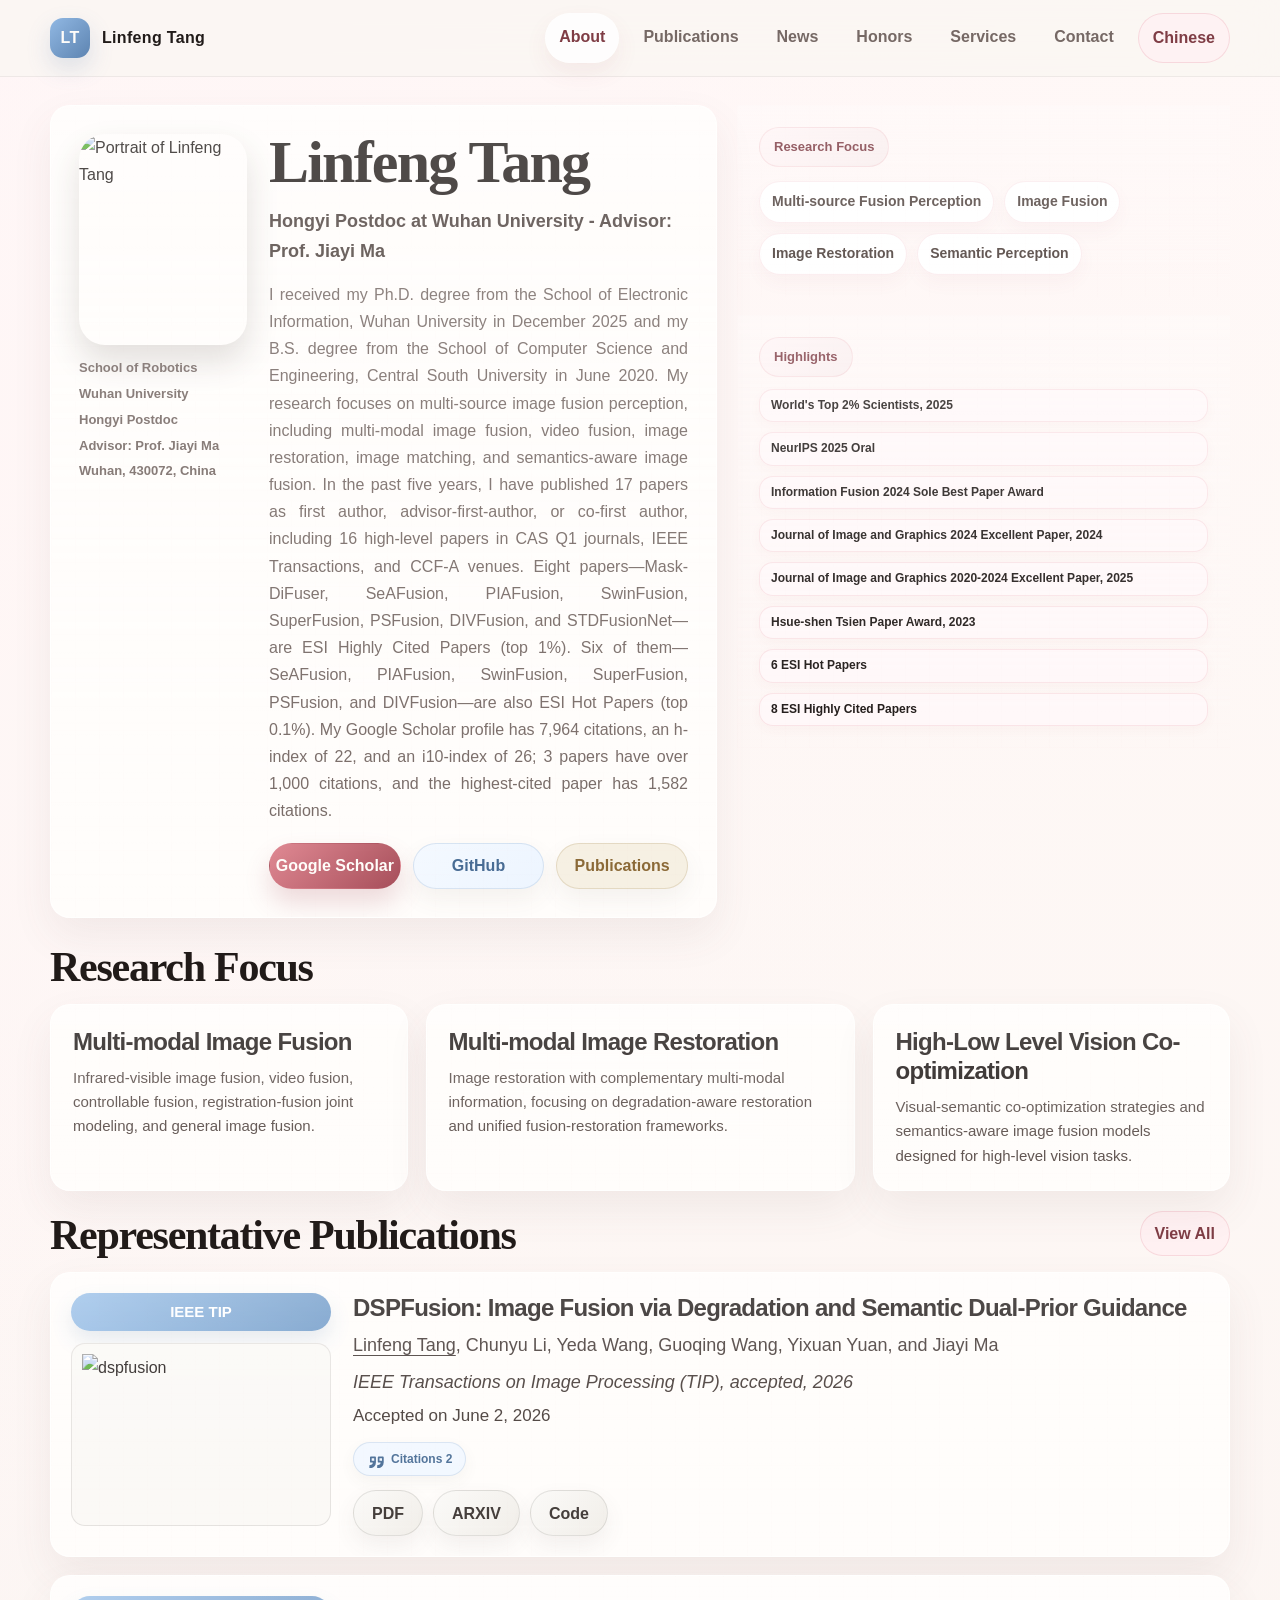
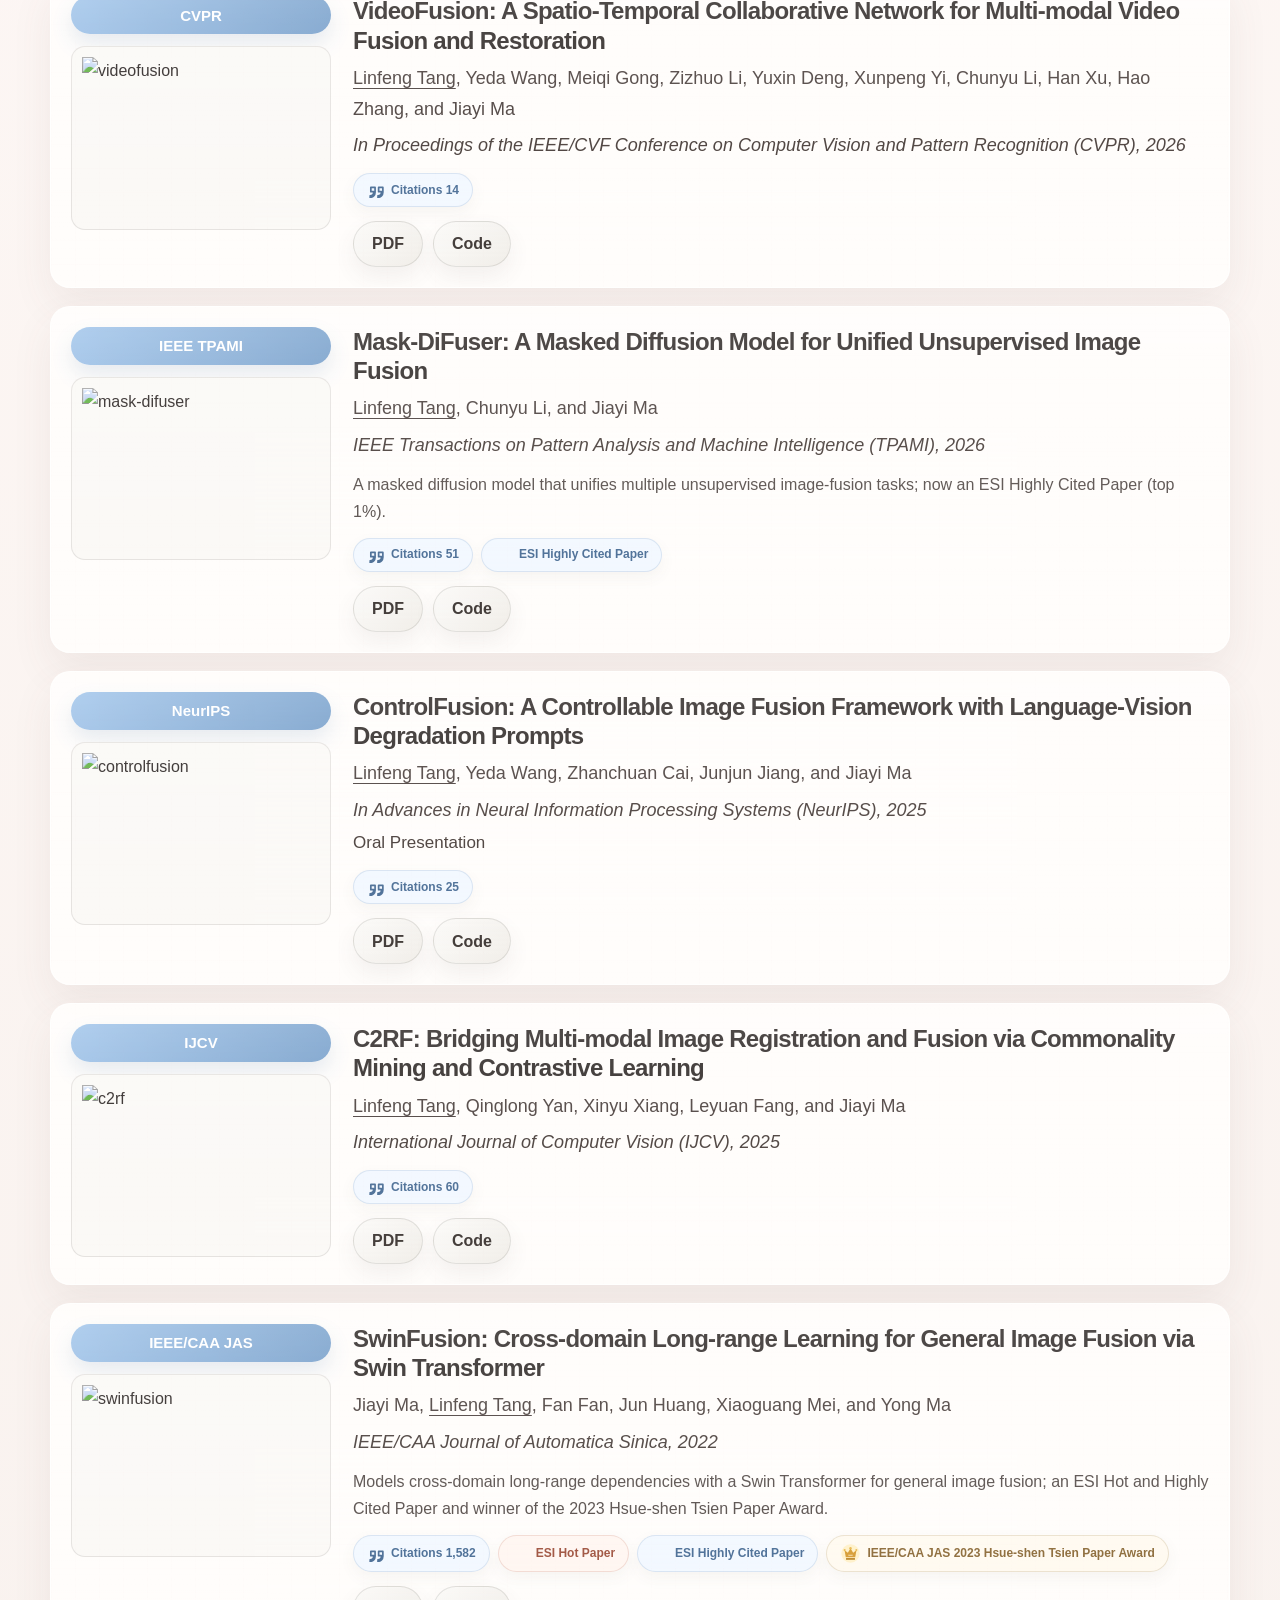
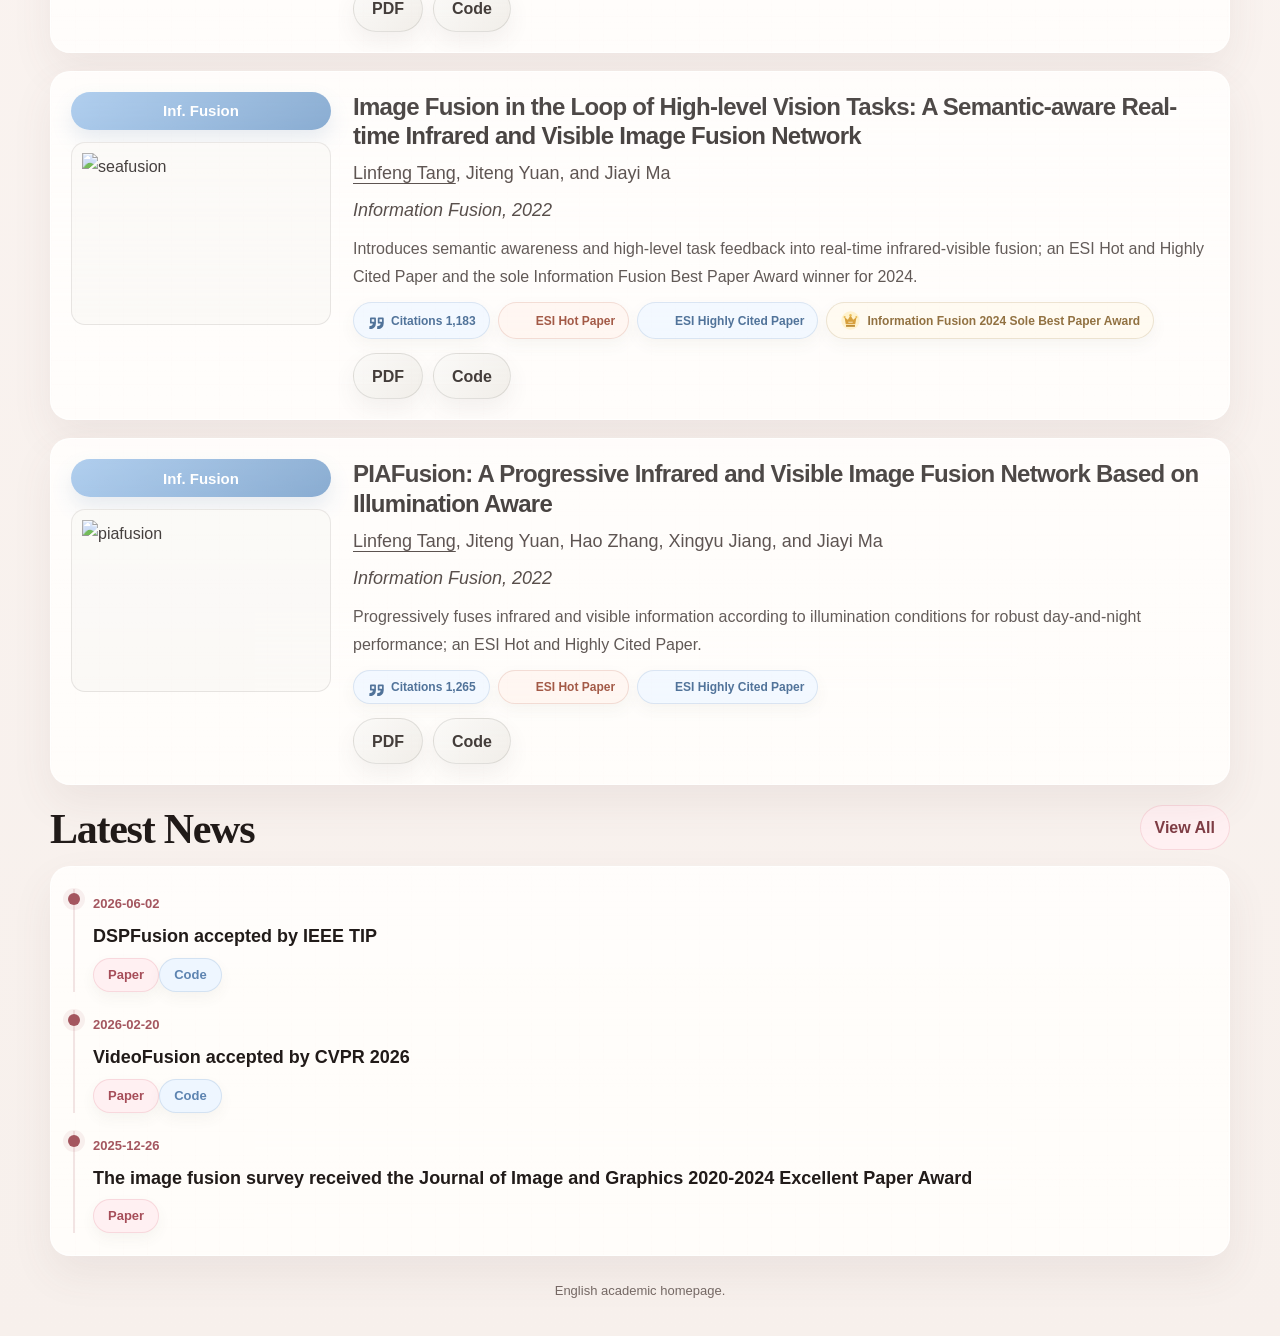
==== commit e9463fdc: "Refresh ESI impact and citations" ====
--- a/en/index.html
+++ b/en/index.html
@@ -39,7 +39,7 @@
           <h1>Linfeng Tang</h1>
           
           <div class="subtitle">Hongyi Postdoc at Wuhan University - Advisor: Prof. Jiayi Ma</div>
-          <p class="summary">I received my Ph.D. degree from the School of Electronic Information, Wuhan University in December 2025 and my B.S. degree from the School of Computer Science and Engineering, Central South University in June 2020. My research focuses on multi-source image fusion perception, including multi-modal image fusion, video fusion, image restoration, image matching, and semantics-aware image fusion. In the past five years, I have published 17 papers as first author, advisor-first-author, or co-first author, including 16 high-level papers in CAS Q1 journals, IEEE Transactions, and CCF-A venues. Eight papers—Mask-DiFuser, SeAFusion, PIAFusion, SwinFusion, SuperFusion, PSFusion, DIVFusion, and STDFusionNet—are ESI Highly Cited Papers (top 1%). Six of them—SeAFusion, PIAFusion, SwinFusion, SuperFusion, PSFusion, and DIVFusion—are also ESI Hot Papers (top 0.1%). My Google Scholar profile has 7,478 citations, an h-index of 21, and an i10-index of 26; 3 papers have over 1,000 citations, and the highest-cited paper has 1,502 citations.</p>
+          <p class="summary">I received my Ph.D. degree from the School of Electronic Information, Wuhan University in December 2025 and my B.S. degree from the School of Computer Science and Engineering, Central South University in June 2020. My research focuses on multi-source image fusion perception, including multi-modal image fusion, video fusion, image restoration, image matching, and semantics-aware image fusion. In the past five years, I have published 17 papers as first author, advisor-first-author, or co-first author, including 16 high-level papers in CAS Q1 journals, IEEE Transactions, and CCF-A venues. Eight papers—Mask-DiFuser, SeAFusion, PIAFusion, SwinFusion, SuperFusion, PSFusion, DIVFusion, and STDFusionNet—are ESI Highly Cited Papers (top 1%). Six of them—SeAFusion, PIAFusion, SwinFusion, SuperFusion, PSFusion, and DIVFusion—are also ESI Hot Papers (top 0.1%). My Google Scholar profile has 7,964 citations, an h-index of 22, and an i10-index of 26; 3 papers have over 1,000 citations, and the highest-cited paper has 1,582 citations.</p>
           <div class="actions"><a class="btn" href="https://scholar.google.com/citations?user=PyRqpAsAAAAJ&hl=zh-CN" target="_blank" rel="noreferrer">Google Scholar</a><a class="btn-blue" href="https://github.com/Linfeng-Tang" target="_blank" rel="noreferrer">GitHub</a><a class="btn-gold" href="./publications.html">Publications</a></div>
         </div>
       </article>
@@ -104,7 +104,7 @@
             <h3><a href="./publications.html#videofusion">VideoFusion: A Spatio-Temporal Collaborative Network for Multi-modal Video Fusion and Restoration</a></h3>
             <div class="pub-authors"><span class="me">Linfeng Tang</span>, Yeda Wang, Meiqi Gong, Zizhuo Li, Yuxin Deng, Xunpeng Yi, Chunyu Li, Han Xu, Hao Zhang, and Jiayi Ma</div>
             <div class="pub-venue">In Proceedings of the IEEE/CVF Conference on Computer Vision and Pattern Recognition (CVPR), 2026</div>
-            <div class="pub-highlights"><span class="badge-citation">Citations 11</span></div>
+            <div class="pub-highlights"><span class="badge-citation">Citations 14</span></div>
             <div class="pub-actions"><a class="paper-btn" href="https://arxiv.org/abs/2503.23359" target="_blank" rel="noreferrer">PDF</a><a class="paper-btn" href="https://github.com/Linfeng-Tang/VideoFusion" target="_blank" rel="noreferrer">Code</a></div>
           </div>
         </article>
@@ -119,7 +119,7 @@
             <div class="pub-authors"><span class="me">Linfeng Tang</span>, Chunyu Li, and Jiayi Ma</div>
             <div class="pub-venue">IEEE Transactions on Pattern Analysis and Machine Intelligence (TPAMI), 2026</div>
             <p class="pub-summary">A masked diffusion model that unifies multiple unsupervised image-fusion tasks; now an ESI Highly Cited Paper (top 1%).</p>
-            <div class="pub-highlights"><span class="badge-citation">Citations 41</span><span class="badge-cited">ESI Highly Cited Paper</span></div>
+            <div class="pub-highlights"><span class="badge-citation">Citations 51</span><span class="badge-cited">ESI Highly Cited Paper</span></div>
             <div class="pub-actions"><a class="paper-btn" href="https://ieeexplore.ieee.org/document/11162636" target="_blank" rel="noreferrer">PDF</a><a class="paper-btn" href="https://github.com/Linfeng-Tang/Mask-DiFuser" target="_blank" rel="noreferrer">Code</a></div>
           </div>
         </article>
@@ -134,7 +134,7 @@
             <div class="pub-authors"><span class="me">Linfeng Tang</span>, Yeda Wang, Zhanchuan Cai, Junjun Jiang, and Jiayi Ma</div>
             <div class="pub-venue">In Advances in Neural Information Processing Systems (NeurIPS), 2025</div>
             <div class="pub-note">Oral Presentation</div>
-            <div class="pub-highlights"><span class="badge-citation">Citations 21</span></div>
+            <div class="pub-highlights"><span class="badge-citation">Citations 25</span></div>
             <div class="pub-actions"><a class="paper-btn" href="https://arxiv.org/pdf/2503.23356" target="_blank" rel="noreferrer">PDF</a><a class="paper-btn" href="https://github.com/Linfeng-Tang/ControlFusion" target="_blank" rel="noreferrer">Code</a></div>
           </div>
         </article>
@@ -148,7 +148,7 @@
             <h3><a href="./publications.html#c2rf">C2RF: Bridging Multi-modal Image Registration and Fusion via Commonality Mining and Contrastive Learning</a></h3>
             <div class="pub-authors"><span class="me">Linfeng Tang</span>, Qinglong Yan, Xinyu Xiang, Leyuan Fang, and Jiayi Ma</div>
             <div class="pub-venue">International Journal of Computer Vision (IJCV), 2025</div>
-            <div class="pub-highlights"><span class="badge-citation">Citations 52</span></div>
+            <div class="pub-highlights"><span class="badge-citation">Citations 60</span></div>
             <div class="pub-actions"><a class="paper-btn" href="https://link.springer.com/article/10.1007/s11263-025-02427-1" target="_blank" rel="noreferrer">PDF</a><a class="paper-btn" href="https://github.com/Linfeng-Tang/C2RF" target="_blank" rel="noreferrer">Code</a></div>
           </div>
         </article>
@@ -163,7 +163,7 @@
             <div class="pub-authors">Jiayi Ma, <span class="me">Linfeng Tang</span>, Fan Fan, Jun Huang, Xiaoguang Mei, and Yong Ma</div>
             <div class="pub-venue">IEEE/CAA Journal of Automatica Sinica, 2022</div>
             <p class="pub-summary">Models cross-domain long-range dependencies with a Swin Transformer for general image fusion; an ESI Hot and Highly Cited Paper and winner of the 2023 Hsue-shen Tsien Paper Award.</p>
-            <div class="pub-highlights"><span class="badge-citation">Citations 1,502</span><span class="badge-hot">ESI Hot Paper</span><span class="badge-cited">ESI Highly Cited Paper</span><span class="badge-award">IEEE/CAA JAS 2023 Hsue-shen Tsien Paper Award</span></div>
+            <div class="pub-highlights"><span class="badge-citation">Citations 1,582</span><span class="badge-hot">ESI Hot Paper</span><span class="badge-cited">ESI Highly Cited Paper</span><span class="badge-award">IEEE/CAA JAS 2023 Hsue-shen Tsien Paper Award</span></div>
             <div class="pub-actions"><a class="paper-btn" href="https://ieeexplore.ieee.org/document/9812535" target="_blank" rel="noreferrer">PDF</a><a class="paper-btn" href="https://github.com/Linfeng-Tang/SwinFusion" target="_blank" rel="noreferrer">Code</a></div>
           </div>
         </article>
@@ -178,7 +178,7 @@
             <div class="pub-authors"><span class="me">Linfeng Tang</span>, Jiteng Yuan, and Jiayi Ma</div>
             <div class="pub-venue">Information Fusion, 2022</div>
             <p class="pub-summary">Introduces semantic awareness and high-level task feedback into real-time infrared-visible fusion; an ESI Hot and Highly Cited Paper and the sole Information Fusion Best Paper Award winner for 2024.</p>
-            <div class="pub-highlights"><span class="badge-citation">Citations 1,121</span><span class="badge-hot">ESI Hot Paper</span><span class="badge-cited">ESI Highly Cited Paper</span><span class="badge-award">Information Fusion 2024 Sole Best Paper Award</span></div>
+            <div class="pub-highlights"><span class="badge-citation">Citations 1,183</span><span class="badge-hot">ESI Hot Paper</span><span class="badge-cited">ESI Highly Cited Paper</span><span class="badge-award">Information Fusion 2024 Sole Best Paper Award</span></div>
             <div class="pub-actions"><a class="paper-btn" href="https://www.sciencedirect.com/science/article/pii/S1566253521002542" target="_blank" rel="noreferrer">PDF</a><a class="paper-btn" href="https://github.com/Linfeng-Tang/SeAFusion" target="_blank" rel="noreferrer">Code</a></div>
           </div>
         </article>
@@ -193,7 +193,7 @@
             <div class="pub-authors"><span class="me">Linfeng Tang</span>, Jiteng Yuan, Hao Zhang, Xingyu Jiang, and Jiayi Ma</div>
             <div class="pub-venue">Information Fusion, 2022</div>
             <p class="pub-summary">Progressively fuses infrared and visible information according to illumination conditions for robust day-and-night performance; an ESI Hot and Highly Cited Paper.</p>
-            <div class="pub-highlights"><span class="badge-citation">Citations 1,186</span><span class="badge-hot">ESI Hot Paper</span><span class="badge-cited">ESI Highly Cited Paper</span></div>
+            <div class="pub-highlights"><span class="badge-citation">Citations 1,265</span><span class="badge-hot">ESI Hot Paper</span><span class="badge-cited">ESI Highly Cited Paper</span></div>
             <div class="pub-actions"><a class="paper-btn" href="https://www.sciencedirect.com/science/article/pii/S156625352200032X" target="_blank" rel="noreferrer">PDF</a><a class="paper-btn" href="https://github.com/Linfeng-Tang/PIAFusion" target="_blank" rel="noreferrer">Code</a></div>
           </div>
         </article>
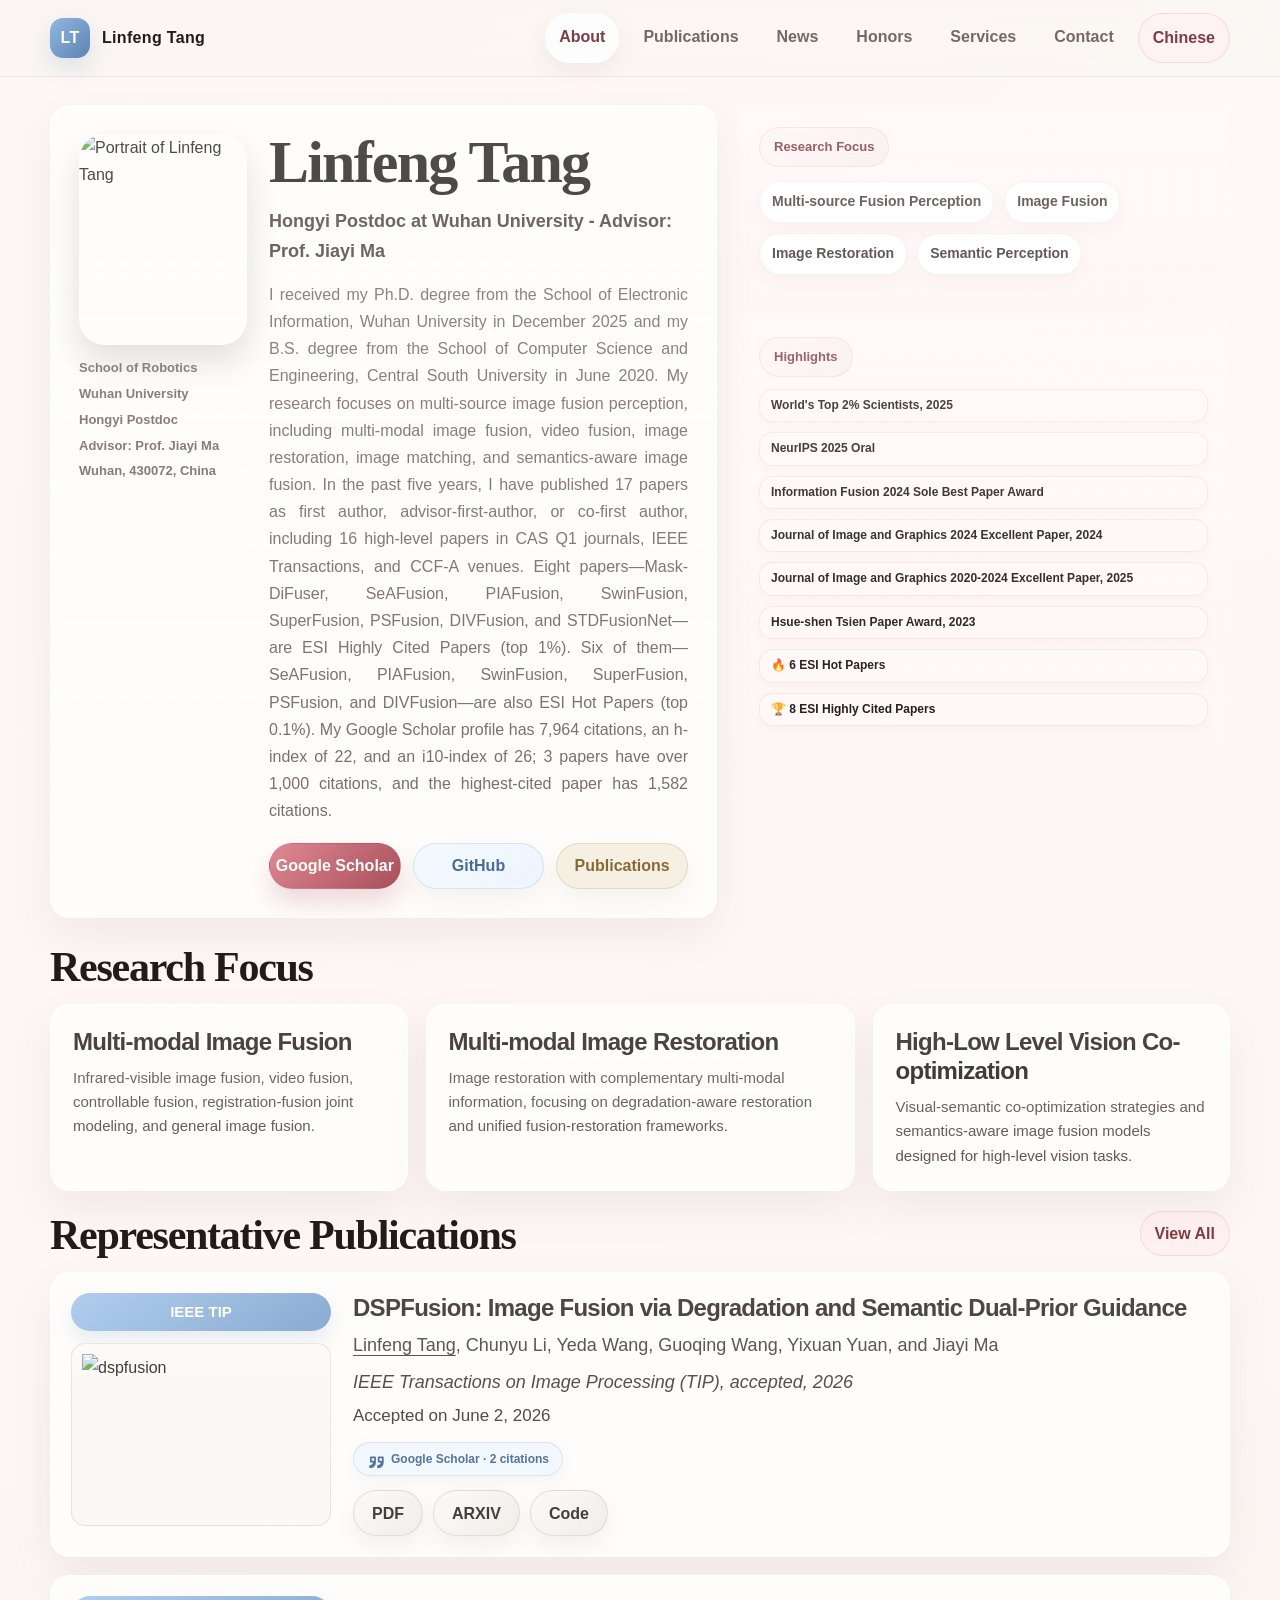
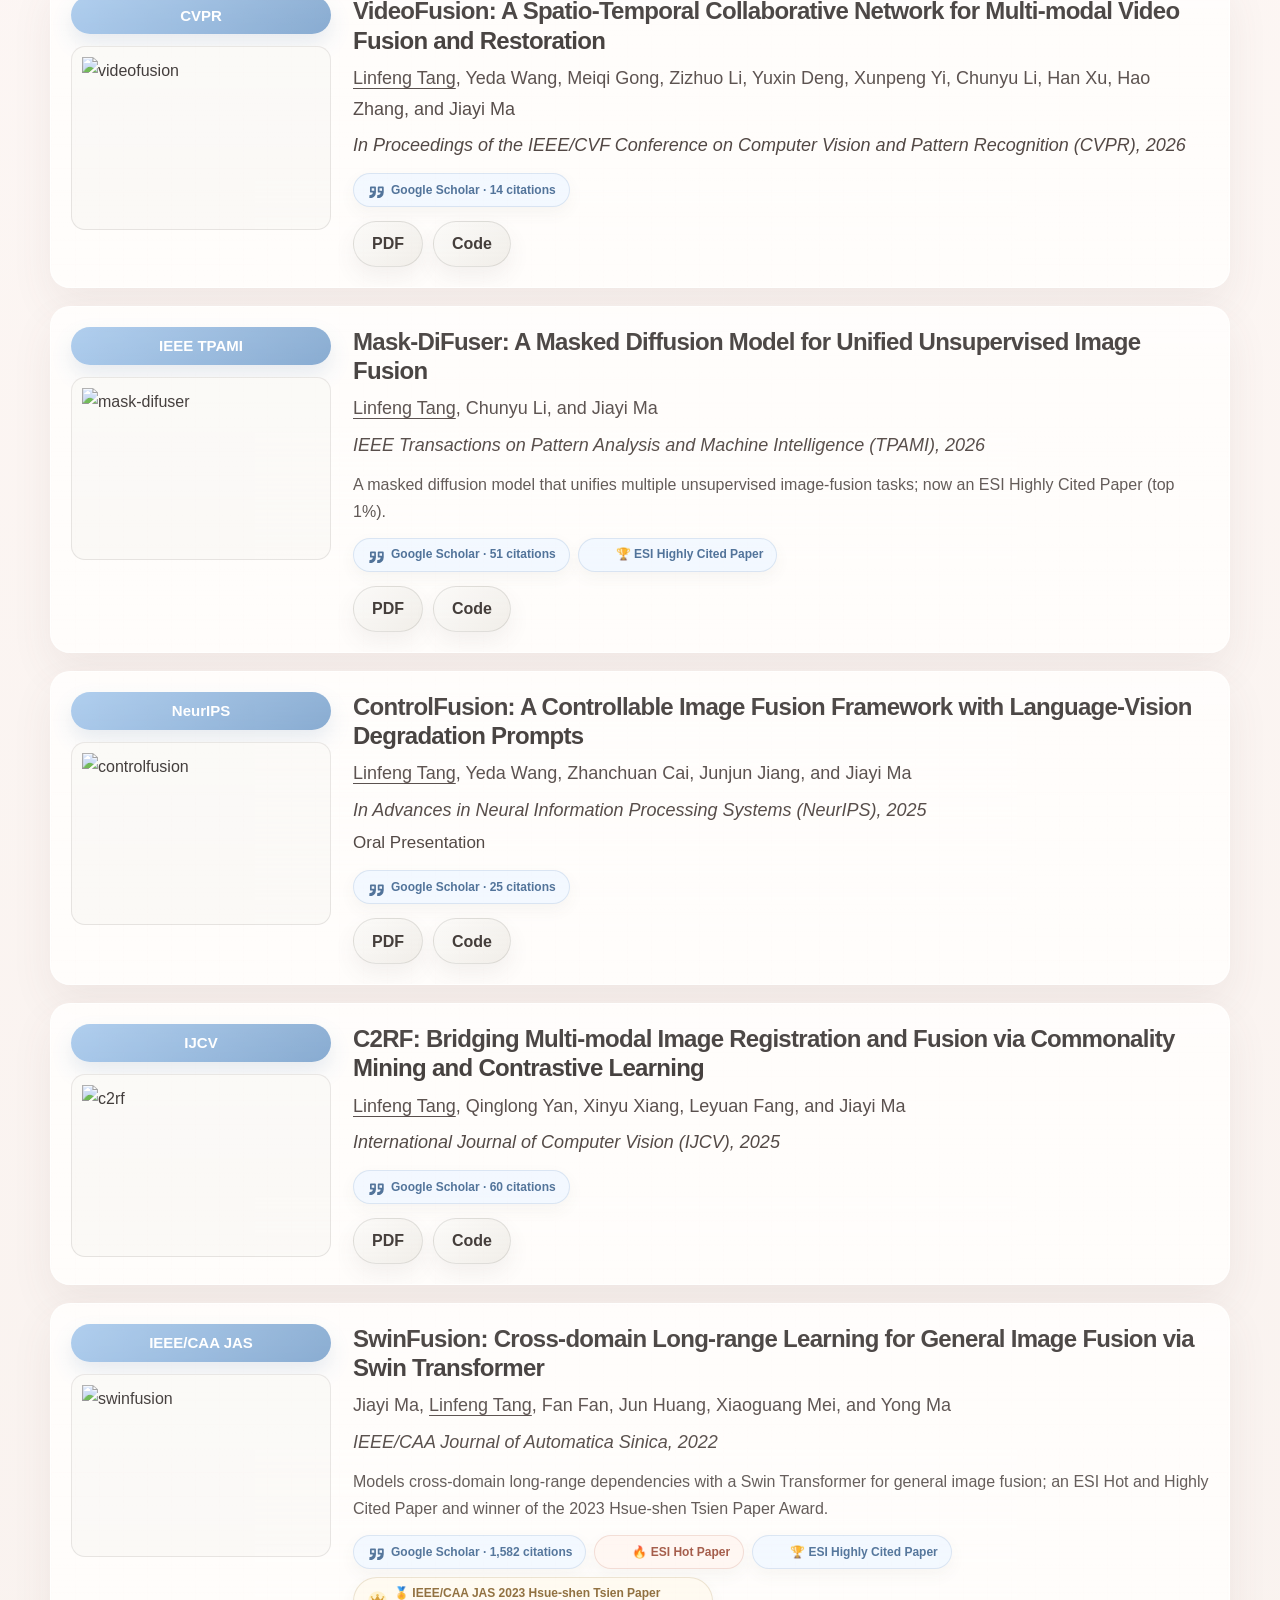
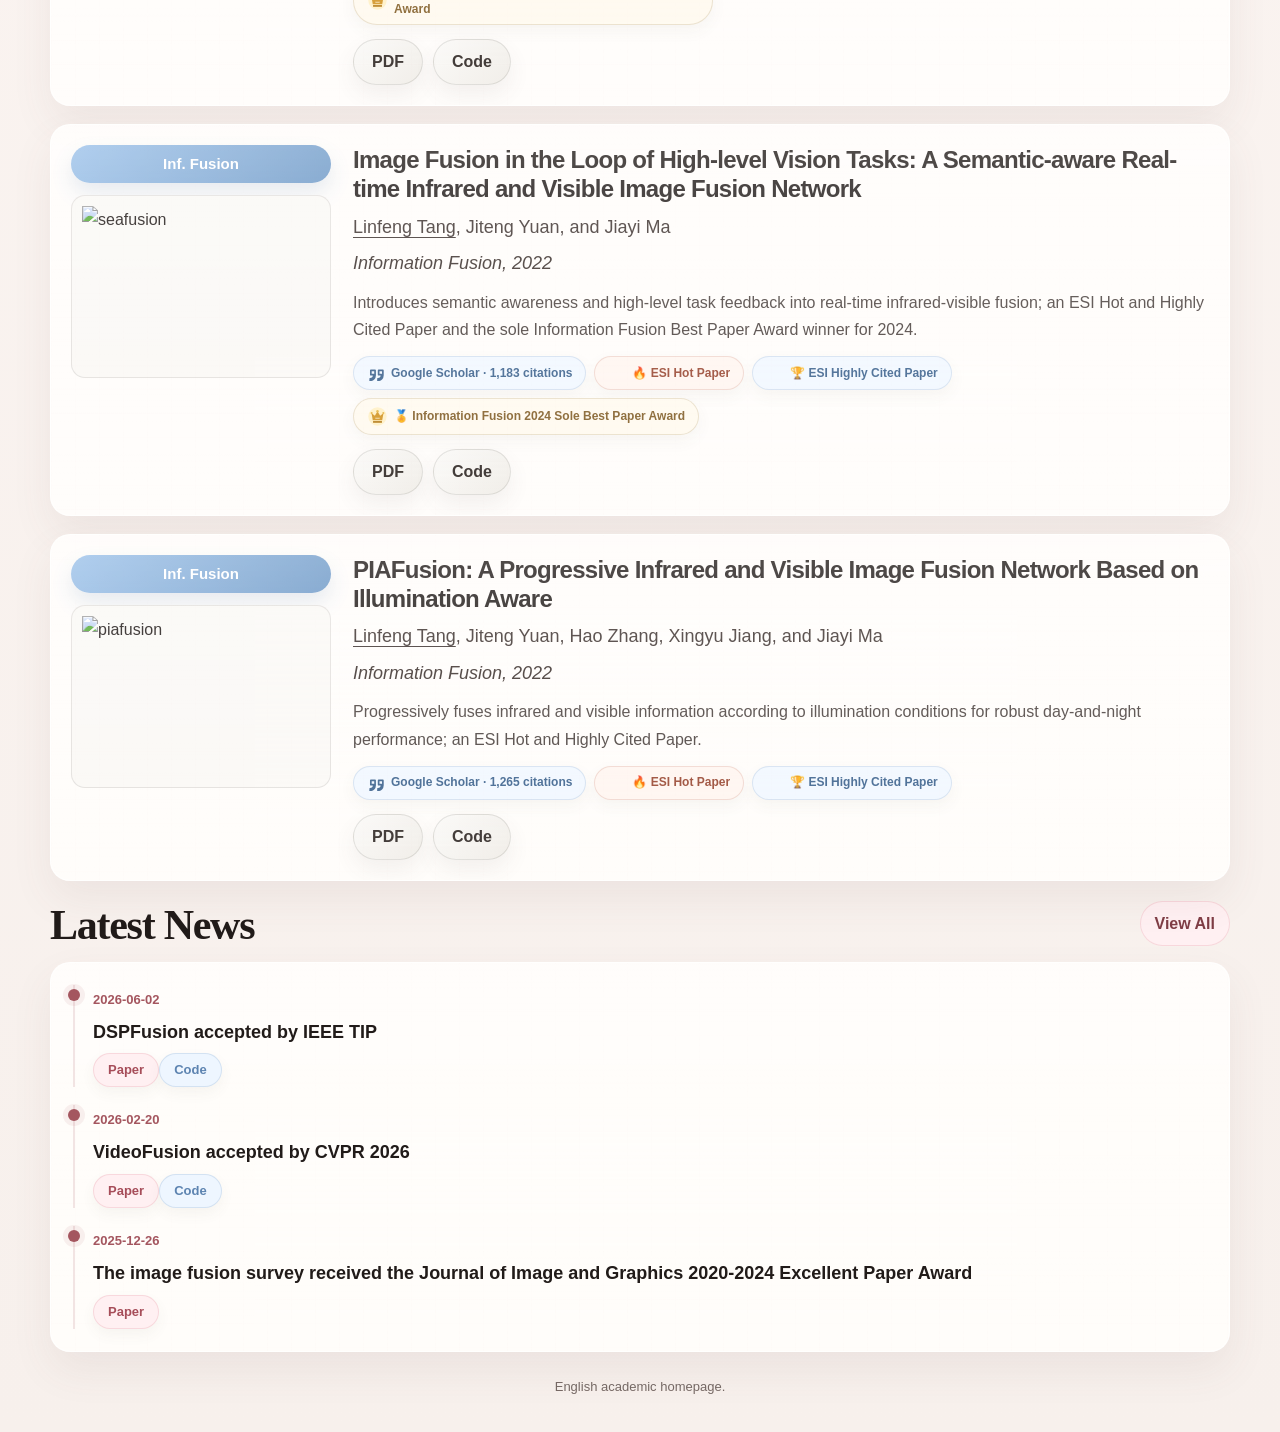
==== commit c1bfb01d: "Refine publication impact badges" ====
--- a/en/index.html
+++ b/en/index.html
@@ -51,7 +51,7 @@
         </aside>
         <aside class="info-card">
           <span class="eyebrow">Highlights</span>
-          <div class="compact-badges"><span>World&#x27;s Top 2% Scientists, 2025</span><span>NeurIPS 2025 Oral</span><span>Information Fusion 2024 Sole Best Paper Award</span><span>Journal of Image and Graphics 2024 Excellent Paper, 2024</span><span>Journal of Image and Graphics 2020-2024 Excellent Paper, 2025</span><span>Hsue-shen Tsien Paper Award, 2023</span><span>6 ESI Hot Papers</span><span>8 ESI Highly Cited Papers</span></div>
+          <div class="compact-badges"><span>World&#x27;s Top 2% Scientists, 2025</span><span>NeurIPS 2025 Oral</span><span>Information Fusion 2024 Sole Best Paper Award</span><span>Journal of Image and Graphics 2024 Excellent Paper, 2024</span><span>Journal of Image and Graphics 2020-2024 Excellent Paper, 2025</span><span>Hsue-shen Tsien Paper Award, 2023</span><span>🔥 6 ESI Hot Papers</span><span>🏆 8 ESI Highly Cited Papers</span></div>
         </aside>
       </div>
     </section>
@@ -90,7 +90,7 @@
             <div class="pub-authors"><span class="me">Linfeng Tang</span>, Chunyu Li, Yeda Wang, Guoqing Wang, Yixuan Yuan, and Jiayi Ma</div>
             <div class="pub-venue">IEEE Transactions on Image Processing (TIP), accepted, 2026</div>
             <div class="pub-note">Accepted on June 2, 2026</div>
-            <div class="pub-highlights"><span class="badge-citation">Citations 2</span></div>
+            <div class="pub-highlights"><span class="badge-citation">Google Scholar · 2 citations</span></div>
             <div class="pub-actions"><a class="paper-btn" href="https://doi.org/10.1109/TIP.2026.3700938" target="_blank" rel="noreferrer">PDF</a><a class="paper-btn" href="https://arxiv.org/abs/2503.23355" target="_blank" rel="noreferrer">ARXIV</a><a class="paper-btn" href="https://github.com/Linfeng-Tang/DSPFusion" target="_blank" rel="noreferrer">Code</a></div>
           </div>
         </article>
@@ -104,7 +104,7 @@
             <h3><a href="./publications.html#videofusion">VideoFusion: A Spatio-Temporal Collaborative Network for Multi-modal Video Fusion and Restoration</a></h3>
             <div class="pub-authors"><span class="me">Linfeng Tang</span>, Yeda Wang, Meiqi Gong, Zizhuo Li, Yuxin Deng, Xunpeng Yi, Chunyu Li, Han Xu, Hao Zhang, and Jiayi Ma</div>
             <div class="pub-venue">In Proceedings of the IEEE/CVF Conference on Computer Vision and Pattern Recognition (CVPR), 2026</div>
-            <div class="pub-highlights"><span class="badge-citation">Citations 14</span></div>
+            <div class="pub-highlights"><span class="badge-citation">Google Scholar · 14 citations</span></div>
             <div class="pub-actions"><a class="paper-btn" href="https://arxiv.org/abs/2503.23359" target="_blank" rel="noreferrer">PDF</a><a class="paper-btn" href="https://github.com/Linfeng-Tang/VideoFusion" target="_blank" rel="noreferrer">Code</a></div>
           </div>
         </article>
@@ -119,7 +119,7 @@
             <div class="pub-authors"><span class="me">Linfeng Tang</span>, Chunyu Li, and Jiayi Ma</div>
             <div class="pub-venue">IEEE Transactions on Pattern Analysis and Machine Intelligence (TPAMI), 2026</div>
             <p class="pub-summary">A masked diffusion model that unifies multiple unsupervised image-fusion tasks; now an ESI Highly Cited Paper (top 1%).</p>
-            <div class="pub-highlights"><span class="badge-citation">Citations 51</span><span class="badge-cited">ESI Highly Cited Paper</span></div>
+            <div class="pub-highlights"><span class="badge-citation">Google Scholar · 51 citations</span><span class="badge-cited">🏆 ESI Highly Cited Paper</span></div>
             <div class="pub-actions"><a class="paper-btn" href="https://ieeexplore.ieee.org/document/11162636" target="_blank" rel="noreferrer">PDF</a><a class="paper-btn" href="https://github.com/Linfeng-Tang/Mask-DiFuser" target="_blank" rel="noreferrer">Code</a></div>
           </div>
         </article>
@@ -134,7 +134,7 @@
             <div class="pub-authors"><span class="me">Linfeng Tang</span>, Yeda Wang, Zhanchuan Cai, Junjun Jiang, and Jiayi Ma</div>
             <div class="pub-venue">In Advances in Neural Information Processing Systems (NeurIPS), 2025</div>
             <div class="pub-note">Oral Presentation</div>
-            <div class="pub-highlights"><span class="badge-citation">Citations 25</span></div>
+            <div class="pub-highlights"><span class="badge-citation">Google Scholar · 25 citations</span></div>
             <div class="pub-actions"><a class="paper-btn" href="https://arxiv.org/pdf/2503.23356" target="_blank" rel="noreferrer">PDF</a><a class="paper-btn" href="https://github.com/Linfeng-Tang/ControlFusion" target="_blank" rel="noreferrer">Code</a></div>
           </div>
         </article>
@@ -148,7 +148,7 @@
             <h3><a href="./publications.html#c2rf">C2RF: Bridging Multi-modal Image Registration and Fusion via Commonality Mining and Contrastive Learning</a></h3>
             <div class="pub-authors"><span class="me">Linfeng Tang</span>, Qinglong Yan, Xinyu Xiang, Leyuan Fang, and Jiayi Ma</div>
             <div class="pub-venue">International Journal of Computer Vision (IJCV), 2025</div>
-            <div class="pub-highlights"><span class="badge-citation">Citations 60</span></div>
+            <div class="pub-highlights"><span class="badge-citation">Google Scholar · 60 citations</span></div>
             <div class="pub-actions"><a class="paper-btn" href="https://link.springer.com/article/10.1007/s11263-025-02427-1" target="_blank" rel="noreferrer">PDF</a><a class="paper-btn" href="https://github.com/Linfeng-Tang/C2RF" target="_blank" rel="noreferrer">Code</a></div>
           </div>
         </article>
@@ -163,7 +163,7 @@
             <div class="pub-authors">Jiayi Ma, <span class="me">Linfeng Tang</span>, Fan Fan, Jun Huang, Xiaoguang Mei, and Yong Ma</div>
             <div class="pub-venue">IEEE/CAA Journal of Automatica Sinica, 2022</div>
             <p class="pub-summary">Models cross-domain long-range dependencies with a Swin Transformer for general image fusion; an ESI Hot and Highly Cited Paper and winner of the 2023 Hsue-shen Tsien Paper Award.</p>
-            <div class="pub-highlights"><span class="badge-citation">Citations 1,582</span><span class="badge-hot">ESI Hot Paper</span><span class="badge-cited">ESI Highly Cited Paper</span><span class="badge-award">IEEE/CAA JAS 2023 Hsue-shen Tsien Paper Award</span></div>
+            <div class="pub-highlights"><span class="badge-citation">Google Scholar · 1,582 citations</span><span class="badge-hot">🔥 ESI Hot Paper</span><span class="badge-cited">🏆 ESI Highly Cited Paper</span><span class="badge-award">🏅 IEEE/CAA JAS 2023 Hsue-shen Tsien Paper Award</span></div>
             <div class="pub-actions"><a class="paper-btn" href="https://ieeexplore.ieee.org/document/9812535" target="_blank" rel="noreferrer">PDF</a><a class="paper-btn" href="https://github.com/Linfeng-Tang/SwinFusion" target="_blank" rel="noreferrer">Code</a></div>
           </div>
         </article>
@@ -178,7 +178,7 @@
             <div class="pub-authors"><span class="me">Linfeng Tang</span>, Jiteng Yuan, and Jiayi Ma</div>
             <div class="pub-venue">Information Fusion, 2022</div>
             <p class="pub-summary">Introduces semantic awareness and high-level task feedback into real-time infrared-visible fusion; an ESI Hot and Highly Cited Paper and the sole Information Fusion Best Paper Award winner for 2024.</p>
-            <div class="pub-highlights"><span class="badge-citation">Citations 1,183</span><span class="badge-hot">ESI Hot Paper</span><span class="badge-cited">ESI Highly Cited Paper</span><span class="badge-award">Information Fusion 2024 Sole Best Paper Award</span></div>
+            <div class="pub-highlights"><span class="badge-citation">Google Scholar · 1,183 citations</span><span class="badge-hot">🔥 ESI Hot Paper</span><span class="badge-cited">🏆 ESI Highly Cited Paper</span><span class="badge-award">🏅 Information Fusion 2024 Sole Best Paper Award</span></div>
             <div class="pub-actions"><a class="paper-btn" href="https://www.sciencedirect.com/science/article/pii/S1566253521002542" target="_blank" rel="noreferrer">PDF</a><a class="paper-btn" href="https://github.com/Linfeng-Tang/SeAFusion" target="_blank" rel="noreferrer">Code</a></div>
           </div>
         </article>
@@ -193,7 +193,7 @@
             <div class="pub-authors"><span class="me">Linfeng Tang</span>, Jiteng Yuan, Hao Zhang, Xingyu Jiang, and Jiayi Ma</div>
             <div class="pub-venue">Information Fusion, 2022</div>
             <p class="pub-summary">Progressively fuses infrared and visible information according to illumination conditions for robust day-and-night performance; an ESI Hot and Highly Cited Paper.</p>
-            <div class="pub-highlights"><span class="badge-citation">Citations 1,265</span><span class="badge-hot">ESI Hot Paper</span><span class="badge-cited">ESI Highly Cited Paper</span></div>
+            <div class="pub-highlights"><span class="badge-citation">Google Scholar · 1,265 citations</span><span class="badge-hot">🔥 ESI Hot Paper</span><span class="badge-cited">🏆 ESI Highly Cited Paper</span></div>
             <div class="pub-actions"><a class="paper-btn" href="https://www.sciencedirect.com/science/article/pii/S156625352200032X" target="_blank" rel="noreferrer">PDF</a><a class="paper-btn" href="https://github.com/Linfeng-Tang/PIAFusion" target="_blank" rel="noreferrer">Code</a></div>
           </div>
         </article>
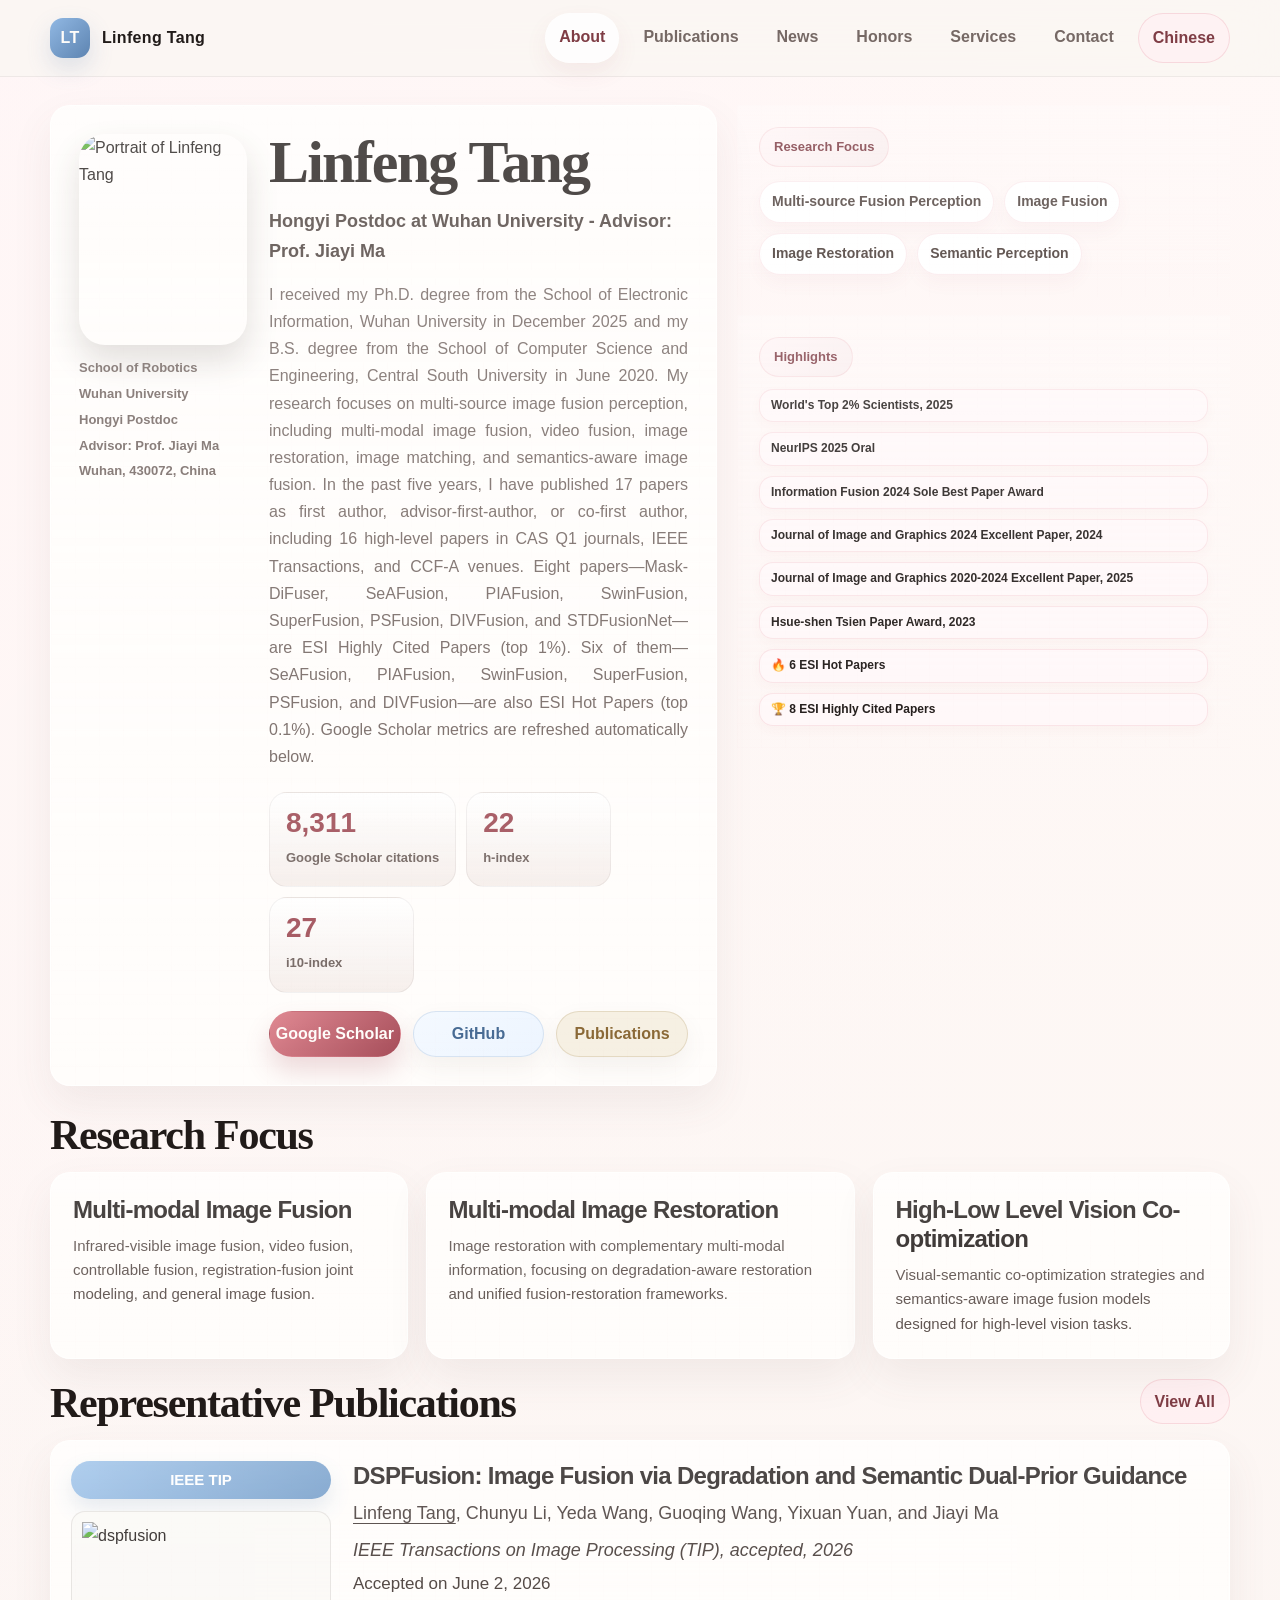
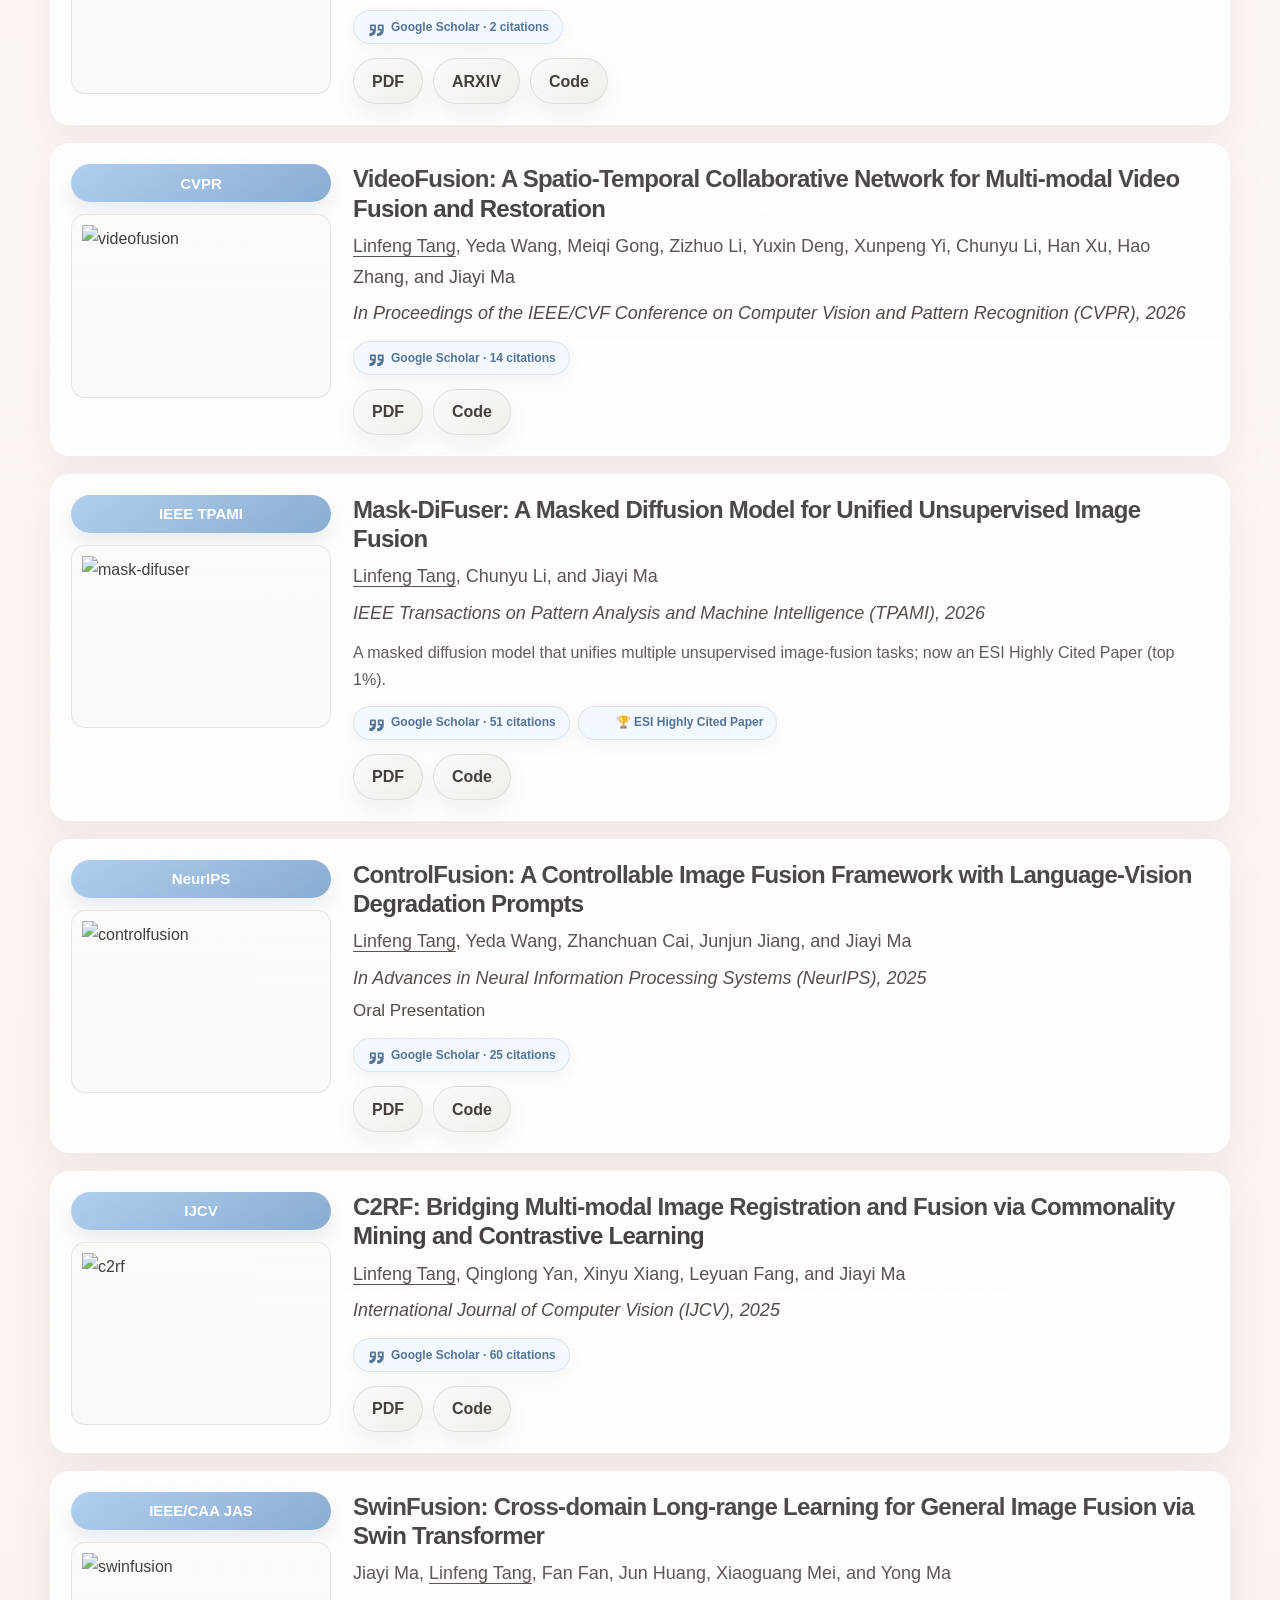
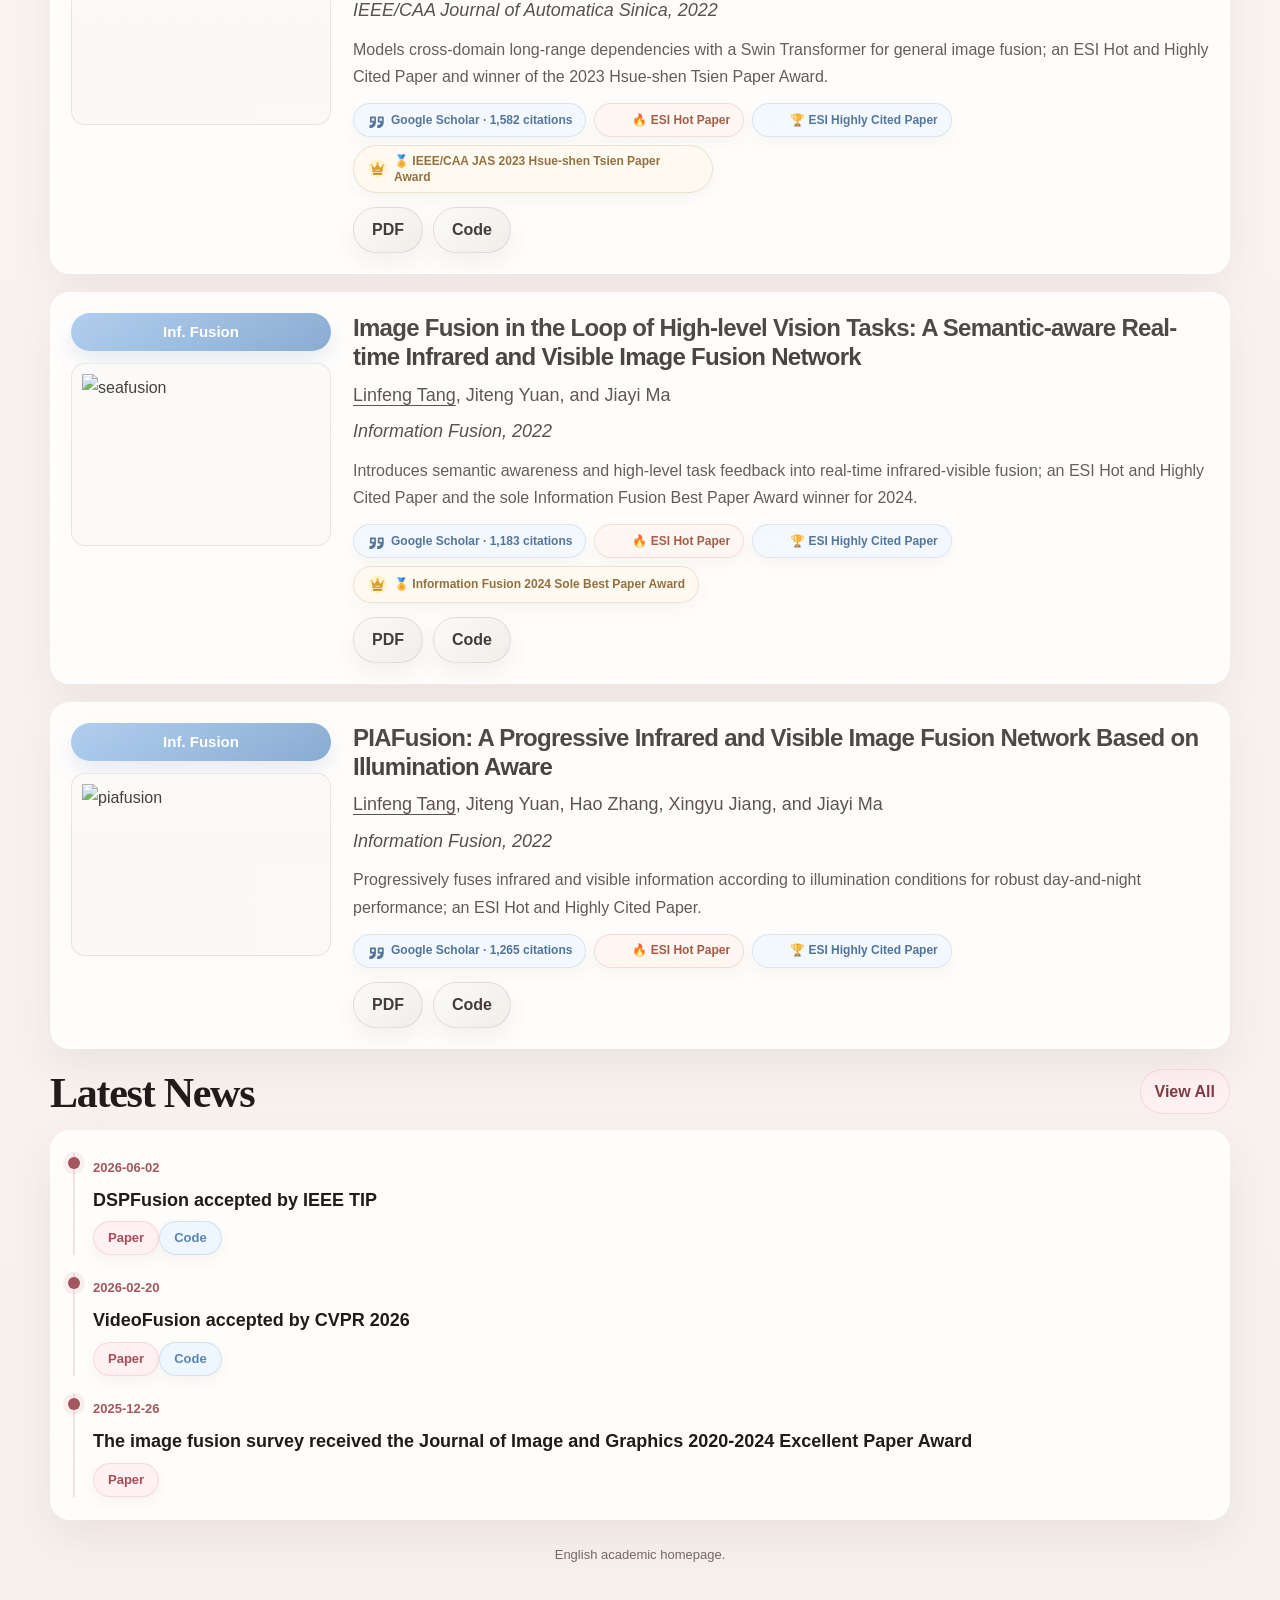
==== commit f338c032: "Add automatic Scholar statistics" ====
--- a/en/index.html
+++ b/en/index.html
@@ -39,7 +39,13 @@
           <h1>Linfeng Tang</h1>
           
           <div class="subtitle">Hongyi Postdoc at Wuhan University - Advisor: Prof. Jiayi Ma</div>
-          <p class="summary">I received my Ph.D. degree from the School of Electronic Information, Wuhan University in December 2025 and my B.S. degree from the School of Computer Science and Engineering, Central South University in June 2020. My research focuses on multi-source image fusion perception, including multi-modal image fusion, video fusion, image restoration, image matching, and semantics-aware image fusion. In the past five years, I have published 17 papers as first author, advisor-first-author, or co-first author, including 16 high-level papers in CAS Q1 journals, IEEE Transactions, and CCF-A venues. Eight papers—Mask-DiFuser, SeAFusion, PIAFusion, SwinFusion, SuperFusion, PSFusion, DIVFusion, and STDFusionNet—are ESI Highly Cited Papers (top 1%). Six of them—SeAFusion, PIAFusion, SwinFusion, SuperFusion, PSFusion, and DIVFusion—are also ESI Hot Papers (top 0.1%). My Google Scholar profile has 7,964 citations, an h-index of 22, and an i10-index of 26; 3 papers have over 1,000 citations, and the highest-cited paper has 1,582 citations.</p>
+          <p class="summary">I received my Ph.D. degree from the School of Electronic Information, Wuhan University in December 2025 and my B.S. degree from the School of Computer Science and Engineering, Central South University in June 2020. My research focuses on multi-source image fusion perception, including multi-modal image fusion, video fusion, image restoration, image matching, and semantics-aware image fusion. In the past five years, I have published 17 papers as first author, advisor-first-author, or co-first author, including 16 high-level papers in CAS Q1 journals, IEEE Transactions, and CCF-A venues. Eight papers—Mask-DiFuser, SeAFusion, PIAFusion, SwinFusion, SuperFusion, PSFusion, DIVFusion, and STDFusionNet—are ESI Highly Cited Papers (top 1%). Six of them—SeAFusion, PIAFusion, SwinFusion, SuperFusion, PSFusion, and DIVFusion—are also ESI Hot Papers (top 0.1%). Google Scholar metrics are refreshed automatically below.</p>
+          <div class="stats" aria-label="Google Scholar statistics">
+            <a class="stat" href="https://scholar.google.com/citations?user=PyRqpAsAAAAJ&amp;hl=en" target="_blank" rel="noreferrer"><strong data-scholar-citations>8,311</strong><span>Google Scholar citations</span></a>
+            <div class="stat"><strong data-scholar-hindex>22</strong><span>h-index</span></div>
+            <div class="stat"><strong data-scholar-i10index>27</strong><span>i10-index</span></div>
+          </div>
+          <script src="../assets/js/scholar-stats.js"></script>
           <div class="actions"><a class="btn" href="https://scholar.google.com/citations?user=PyRqpAsAAAAJ&hl=zh-CN" target="_blank" rel="noreferrer">Google Scholar</a><a class="btn-blue" href="https://github.com/Linfeng-Tang" target="_blank" rel="noreferrer">GitHub</a><a class="btn-gold" href="./publications.html">Publications</a></div>
         </div>
       </article>
--- a/styles.css
+++ b/styles.css
@@ -493,6 +493,17 @@
   border: 1px solid rgba(33, 27, 25, 0.06);
 }
 
+.stats a.stat {
+  color: inherit;
+  text-decoration: none;
+  transition: transform 160ms ease, box-shadow 160ms ease;
+}
+
+.stats a.stat:hover {
+  transform: translateY(-2px);
+  box-shadow: 0 10px 22px rgba(112, 67, 67, 0.12);
+}
+
 .stats strong {
   display: block;
   color: var(--accent);
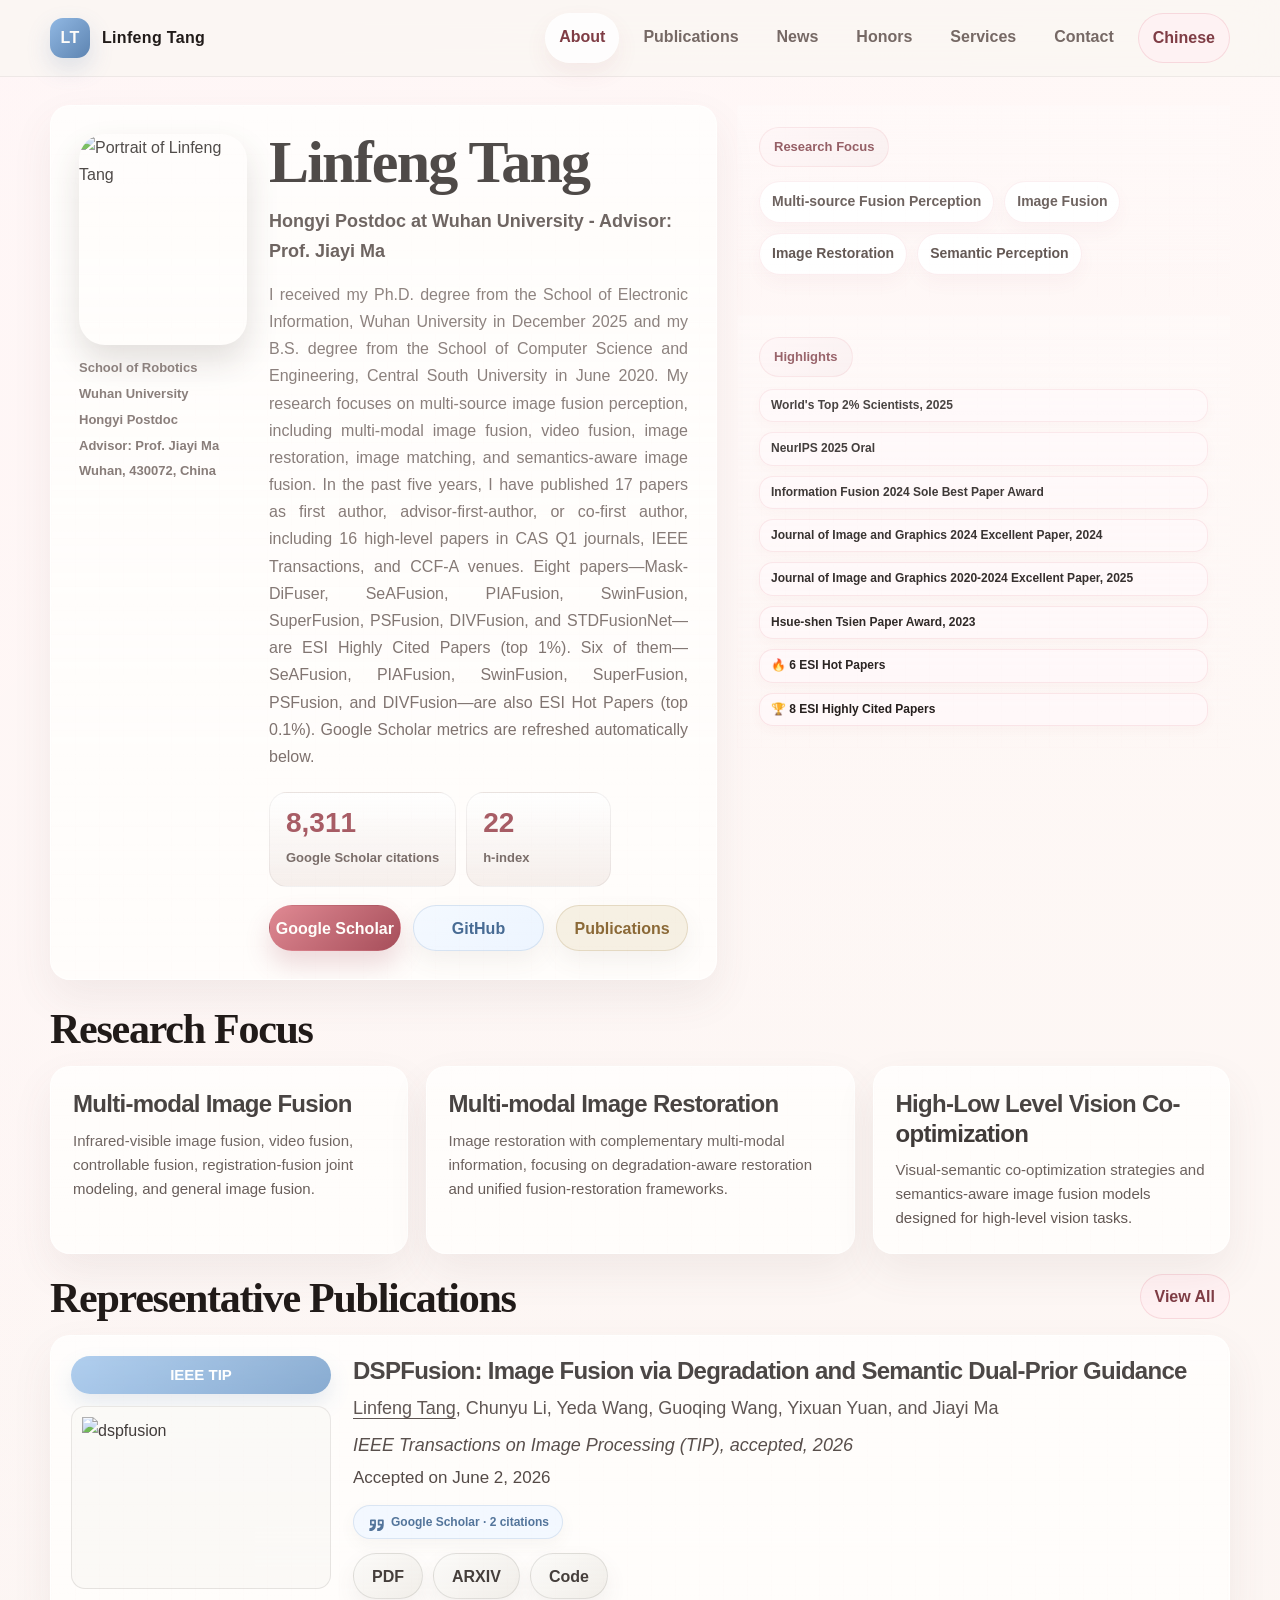
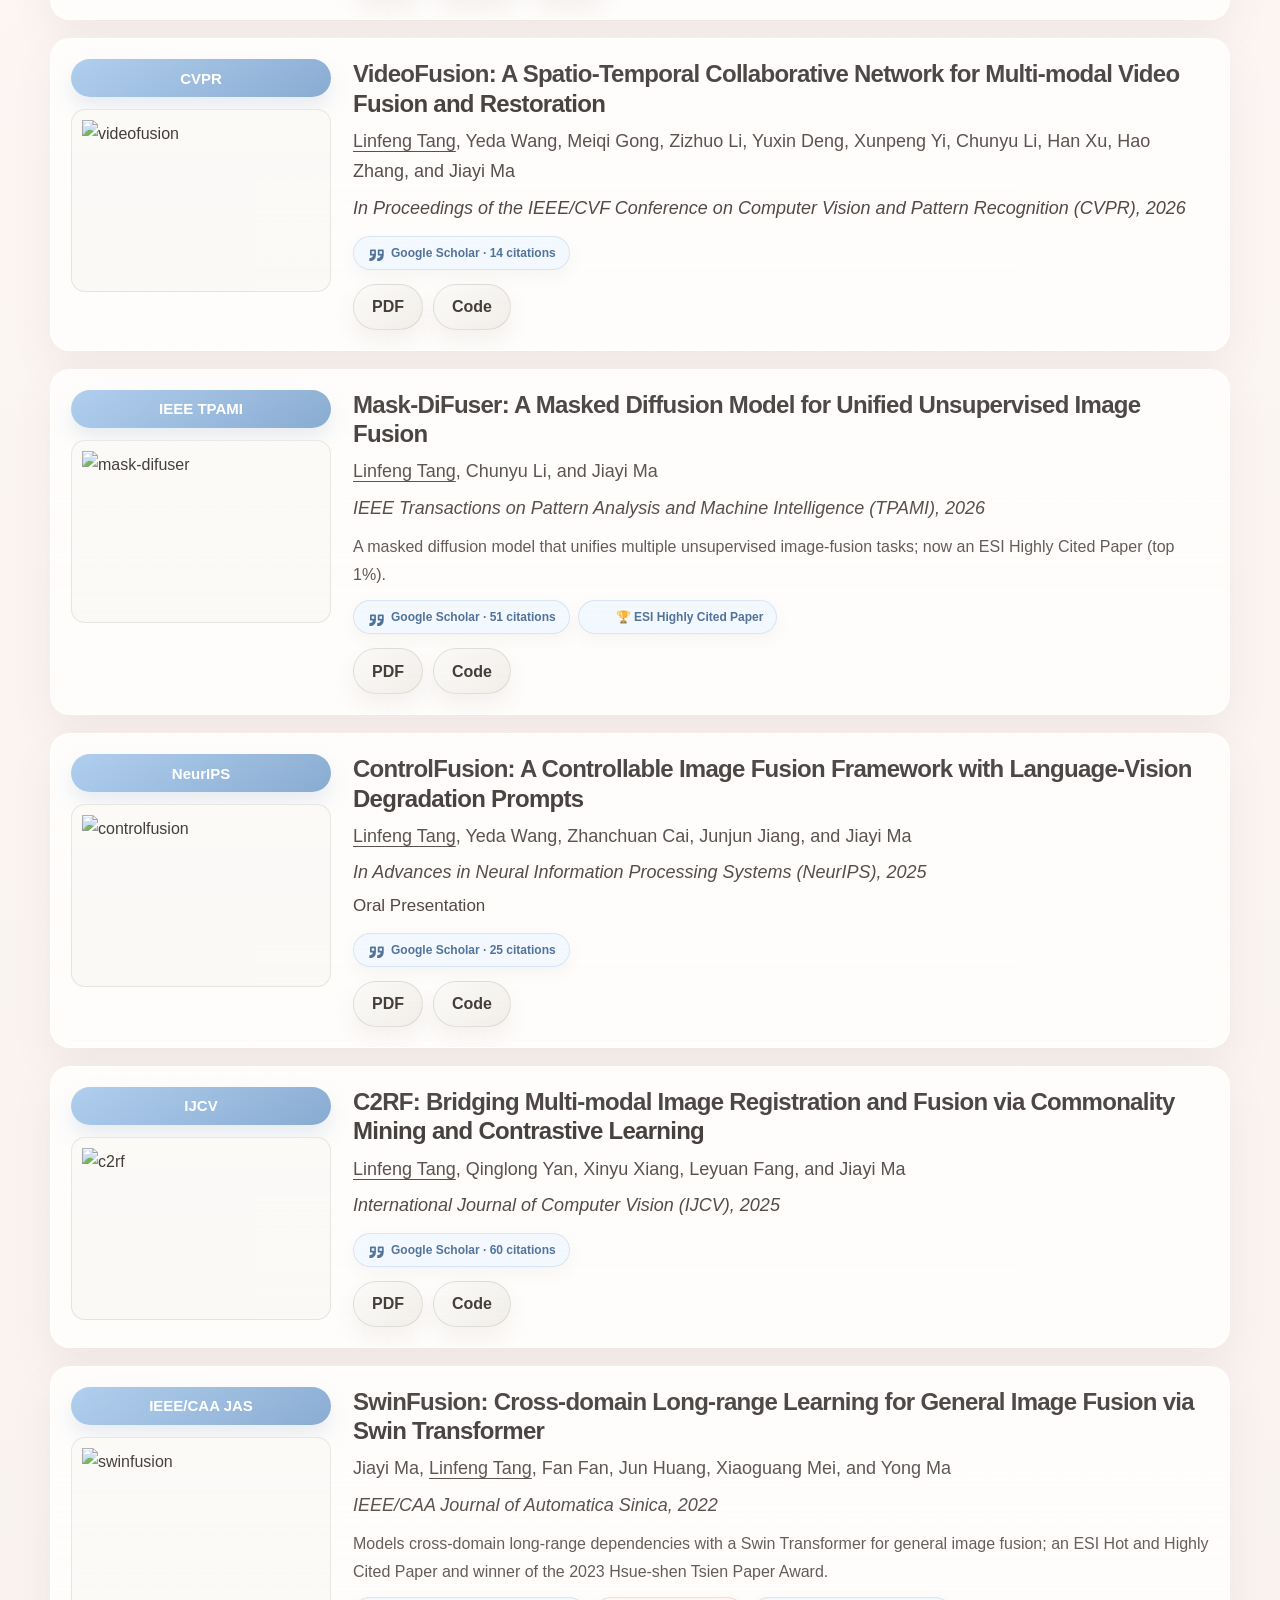
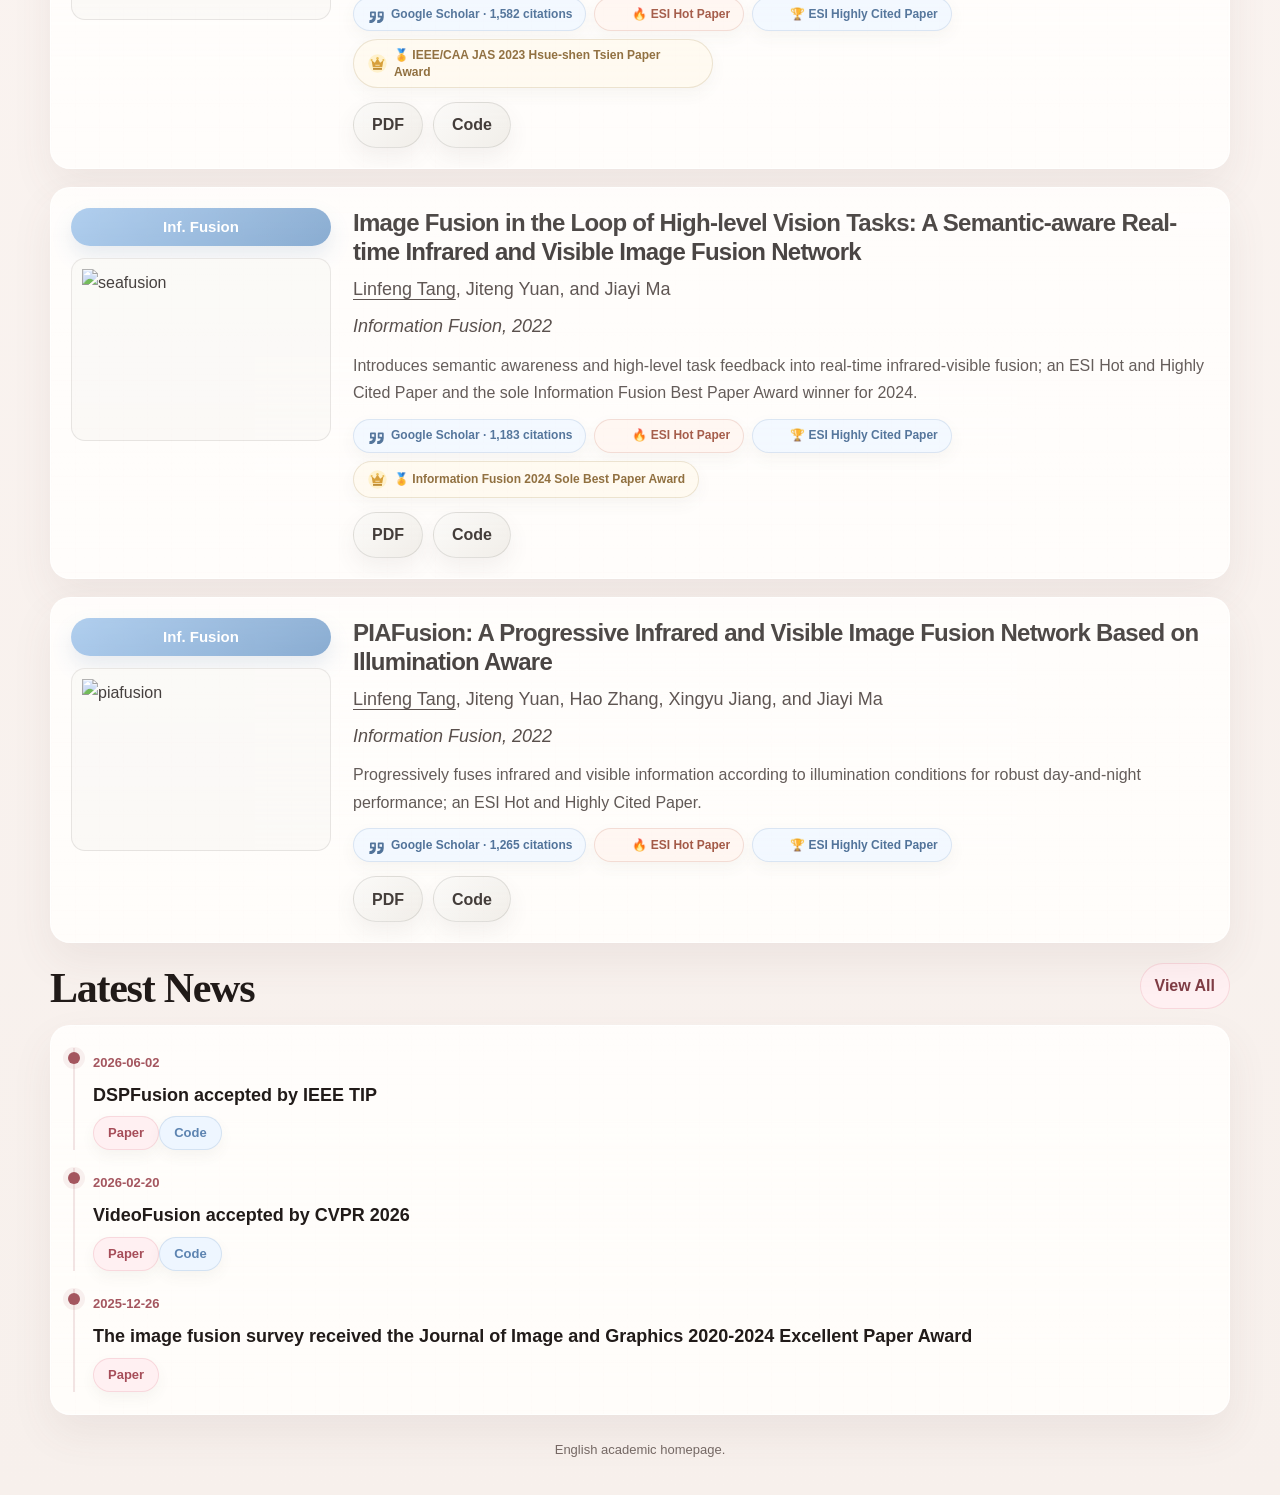
==== commit 4fb87040: "Show only Scholar h-index" ====
--- a/en/index.html
+++ b/en/index.html
@@ -43,7 +43,6 @@
           <div class="stats" aria-label="Google Scholar statistics">
             <a class="stat" href="https://scholar.google.com/citations?user=PyRqpAsAAAAJ&amp;hl=en" target="_blank" rel="noreferrer"><strong data-scholar-citations>8,311</strong><span>Google Scholar citations</span></a>
             <div class="stat"><strong data-scholar-hindex>22</strong><span>h-index</span></div>
-            <div class="stat"><strong data-scholar-i10index>27</strong><span>i10-index</span></div>
           </div>
           <script src="../assets/js/scholar-stats.js"></script>
           <div class="actions"><a class="btn" href="https://scholar.google.com/citations?user=PyRqpAsAAAAJ&hl=zh-CN" target="_blank" rel="noreferrer">Google Scholar</a><a class="btn-blue" href="https://github.com/Linfeng-Tang" target="_blank" rel="noreferrer">GitHub</a><a class="btn-gold" href="./publications.html">Publications</a></div>
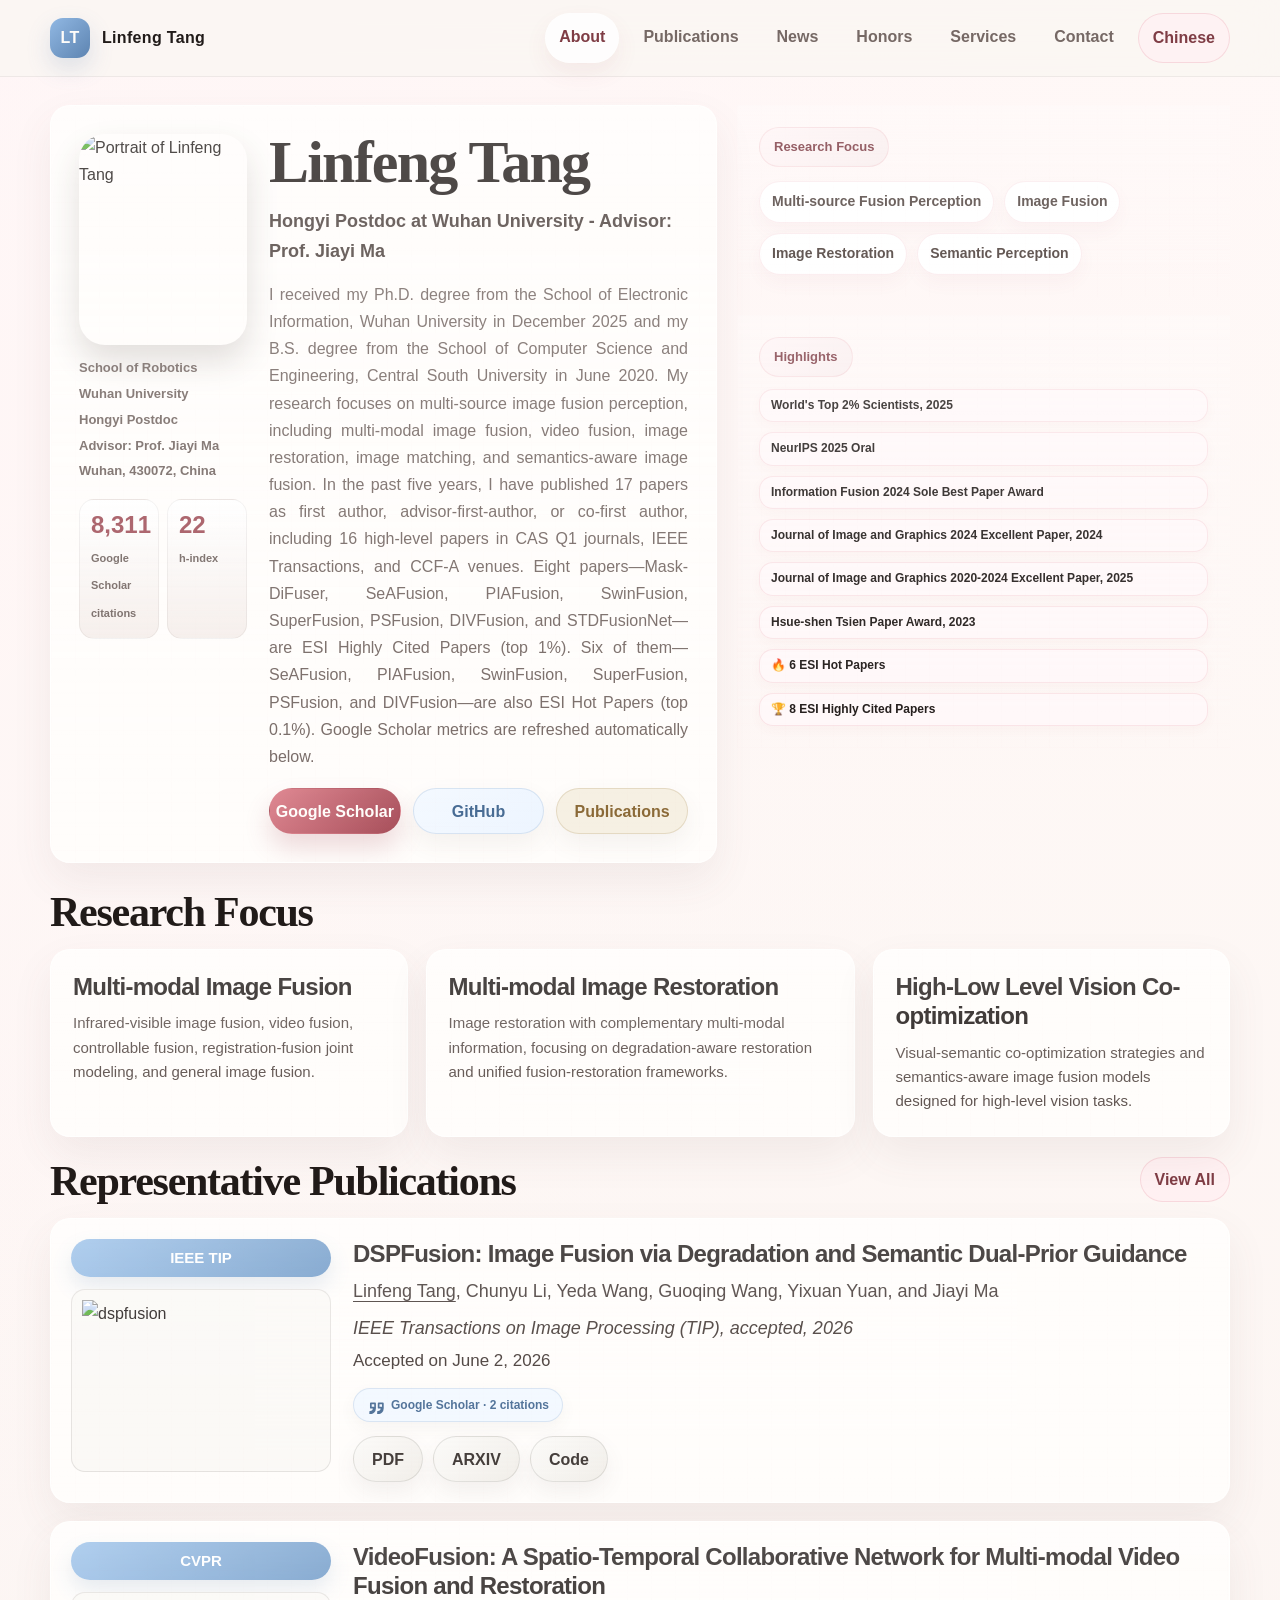
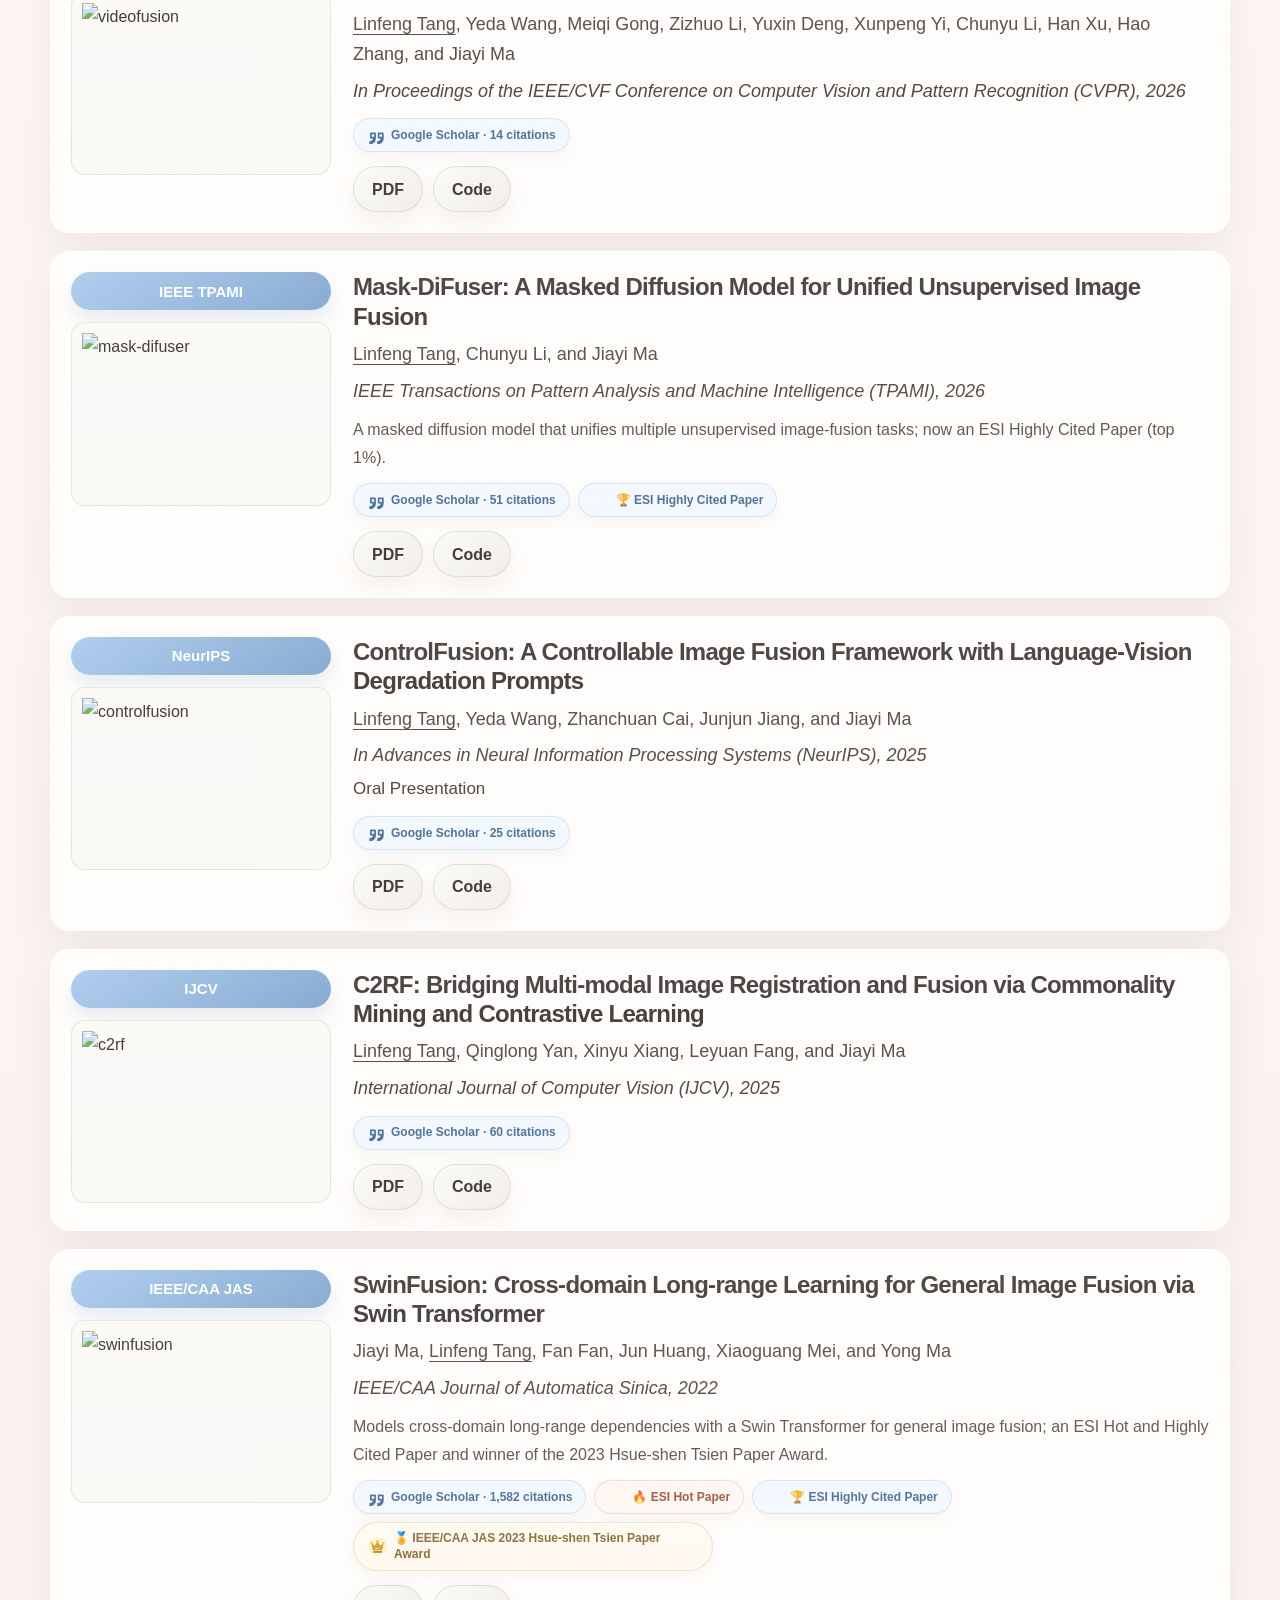
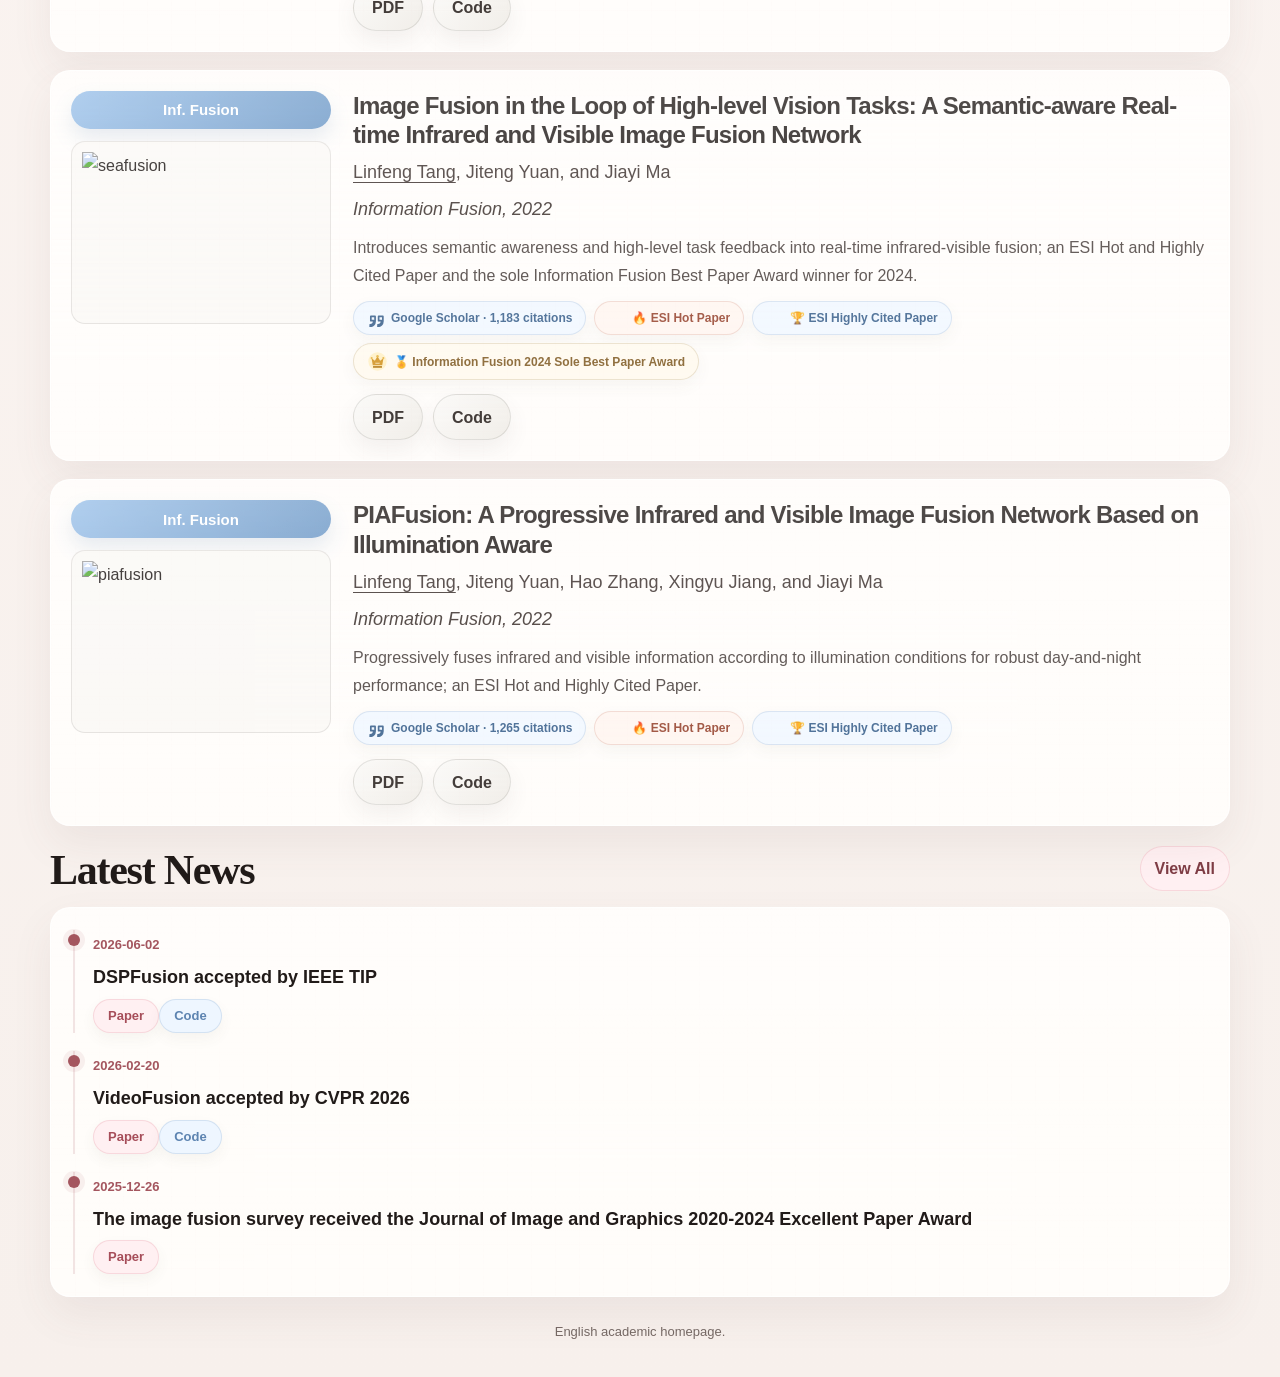
==== commit e6930293: "Move Scholar stats beside profile" ====
--- a/en/index.html
+++ b/en/index.html
@@ -34,16 +34,16 @@
         <div class="portrait-column">
           <img class="portrait" src="../assets/img/prof_pic_color.png" alt="Portrait of Linfeng Tang">
           <div class="portrait-affiliation"><a href="https://robotics.whu.edu.cn/" target="_blank" rel="noreferrer">School of Robotics</a><a href="https://www.whu.edu.cn/" target="_blank" rel="noreferrer">Wuhan University</a><span>Hongyi Postdoc</span><span>Advisor: Prof. Jiayi Ma</span><span>Wuhan, 430072, China</span></div>
+          <div class="stats scholar-photo-stats" aria-label="Google Scholar statistics">
+            <a class="stat" href="https://scholar.google.com/citations?user=PyRqpAsAAAAJ&amp;hl=en" target="_blank" rel="noreferrer"><strong data-scholar-citations>8,311</strong><span>Google Scholar citations</span></a>
+            <div class="stat"><strong data-scholar-hindex>22</strong><span>h-index</span></div>
+          </div>
         </div>
         <div>
           <h1>Linfeng Tang</h1>
           
           <div class="subtitle">Hongyi Postdoc at Wuhan University - Advisor: Prof. Jiayi Ma</div>
           <p class="summary">I received my Ph.D. degree from the School of Electronic Information, Wuhan University in December 2025 and my B.S. degree from the School of Computer Science and Engineering, Central South University in June 2020. My research focuses on multi-source image fusion perception, including multi-modal image fusion, video fusion, image restoration, image matching, and semantics-aware image fusion. In the past five years, I have published 17 papers as first author, advisor-first-author, or co-first author, including 16 high-level papers in CAS Q1 journals, IEEE Transactions, and CCF-A venues. Eight papers—Mask-DiFuser, SeAFusion, PIAFusion, SwinFusion, SuperFusion, PSFusion, DIVFusion, and STDFusionNet—are ESI Highly Cited Papers (top 1%). Six of them—SeAFusion, PIAFusion, SwinFusion, SuperFusion, PSFusion, and DIVFusion—are also ESI Hot Papers (top 0.1%). Google Scholar metrics are refreshed automatically below.</p>
-          <div class="stats" aria-label="Google Scholar statistics">
-            <a class="stat" href="https://scholar.google.com/citations?user=PyRqpAsAAAAJ&amp;hl=en" target="_blank" rel="noreferrer"><strong data-scholar-citations>8,311</strong><span>Google Scholar citations</span></a>
-            <div class="stat"><strong data-scholar-hindex>22</strong><span>h-index</span></div>
-          </div>
           <script src="../assets/js/scholar-stats.js"></script>
           <div class="actions"><a class="btn" href="https://scholar.google.com/citations?user=PyRqpAsAAAAJ&hl=zh-CN" target="_blank" rel="noreferrer">Google Scholar</a><a class="btn-blue" href="https://github.com/Linfeng-Tang" target="_blank" rel="noreferrer">GitHub</a><a class="btn-gold" href="./publications.html">Publications</a></div>
         </div>
--- a/styles.css
+++ b/styles.css
@@ -518,6 +518,27 @@
   font-weight: 700;
 }
 
+.portrait-column .scholar-photo-stats {
+  display: grid;
+  grid-template-columns: repeat(2, minmax(0, 1fr));
+  gap: 8px;
+  margin-top: 18px;
+}
+
+.portrait-column .scholar-photo-stats .stat {
+  min-width: 0;
+  padding: 13px 11px;
+  border-radius: 15px;
+}
+
+.portrait-column .scholar-photo-stats strong {
+  font-size: 24px;
+}
+
+.portrait-column .scholar-photo-stats span {
+  font-size: 11px;
+}
+
 .focus-grid,
 .honor-grid,
 .services-grid {
